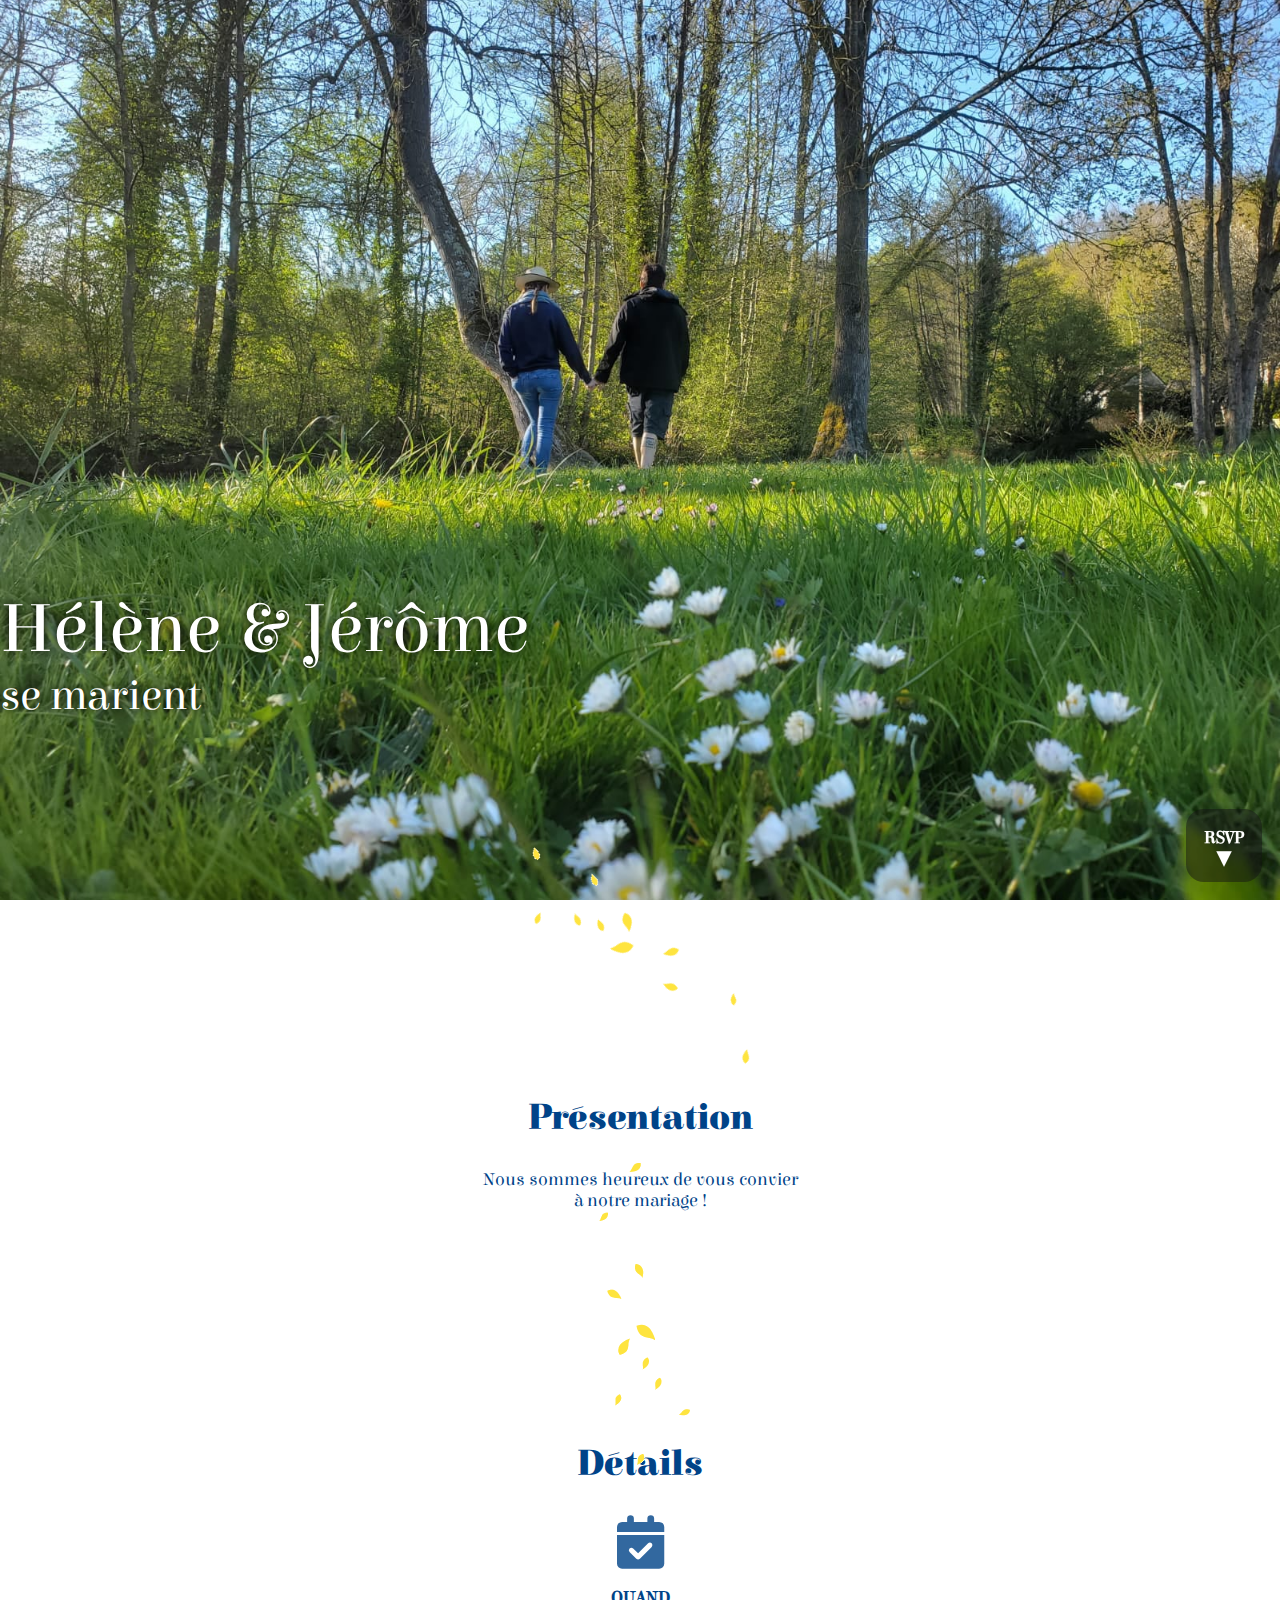
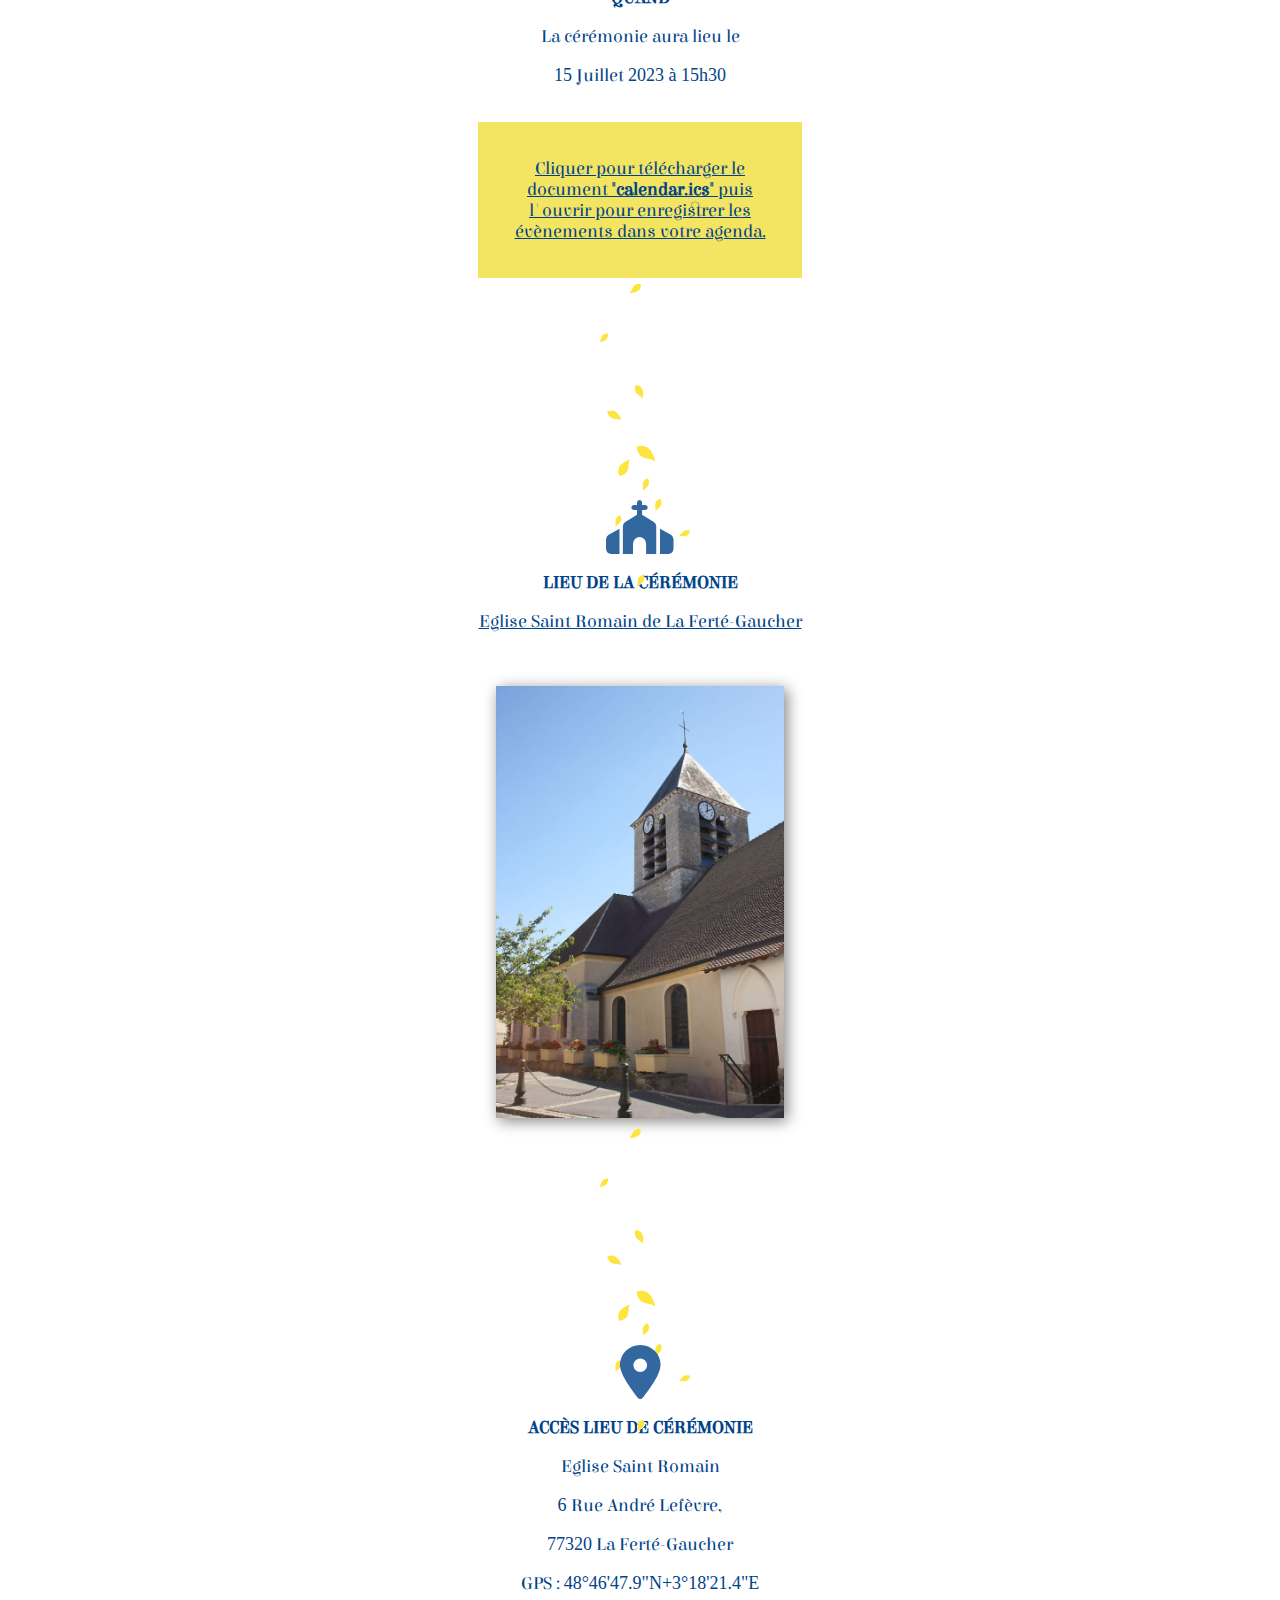
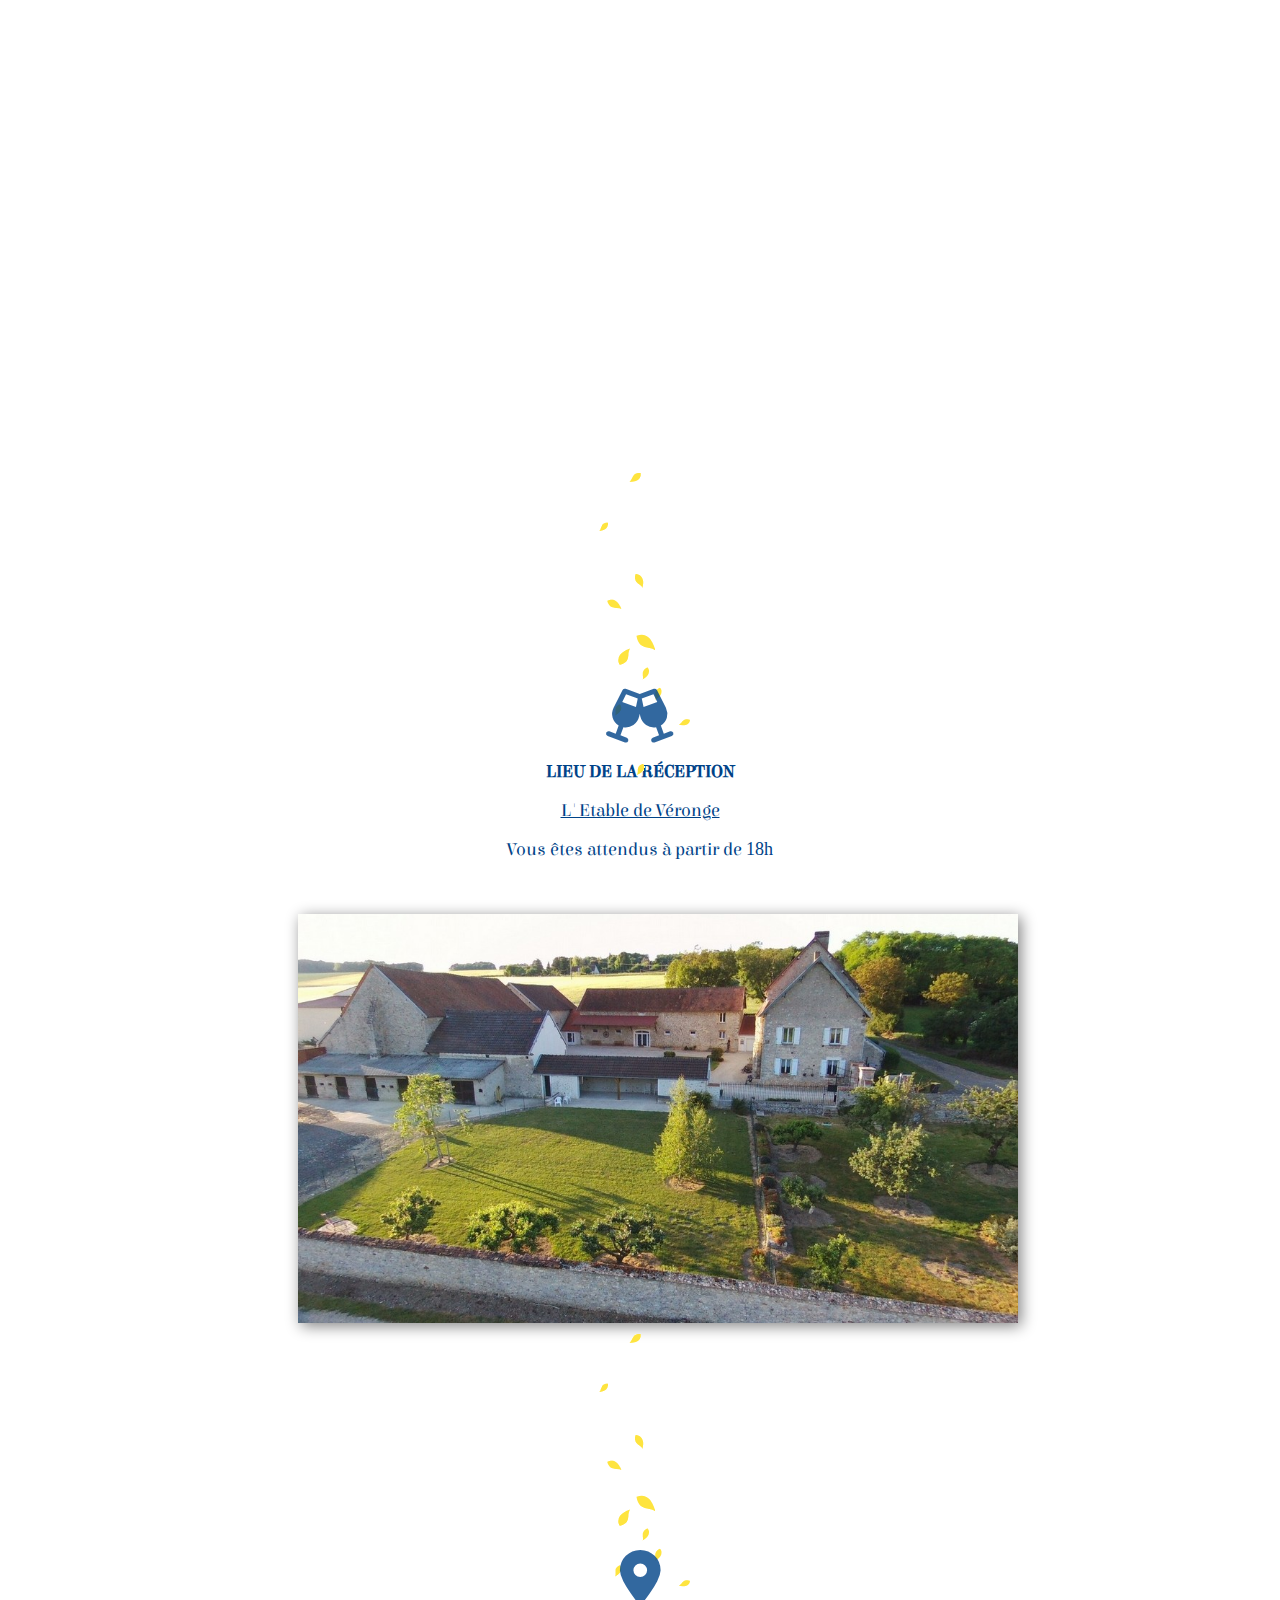
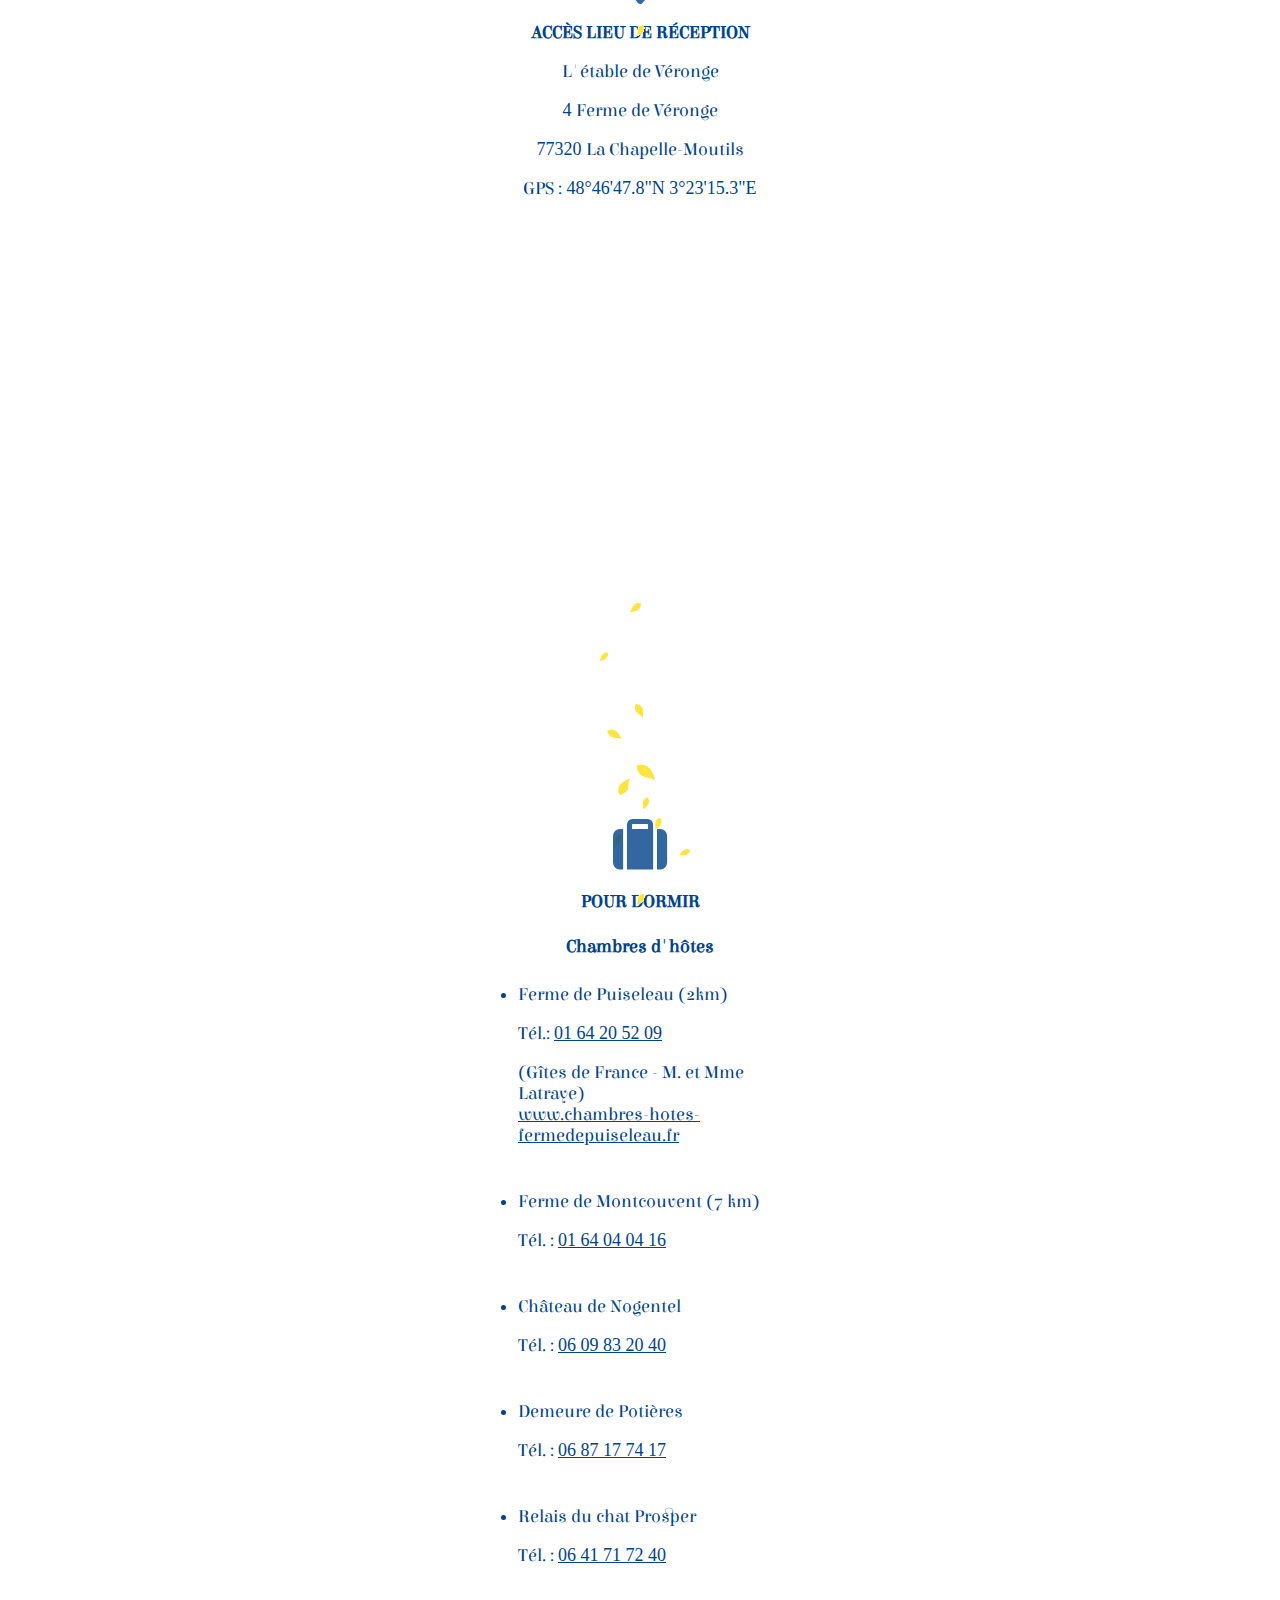
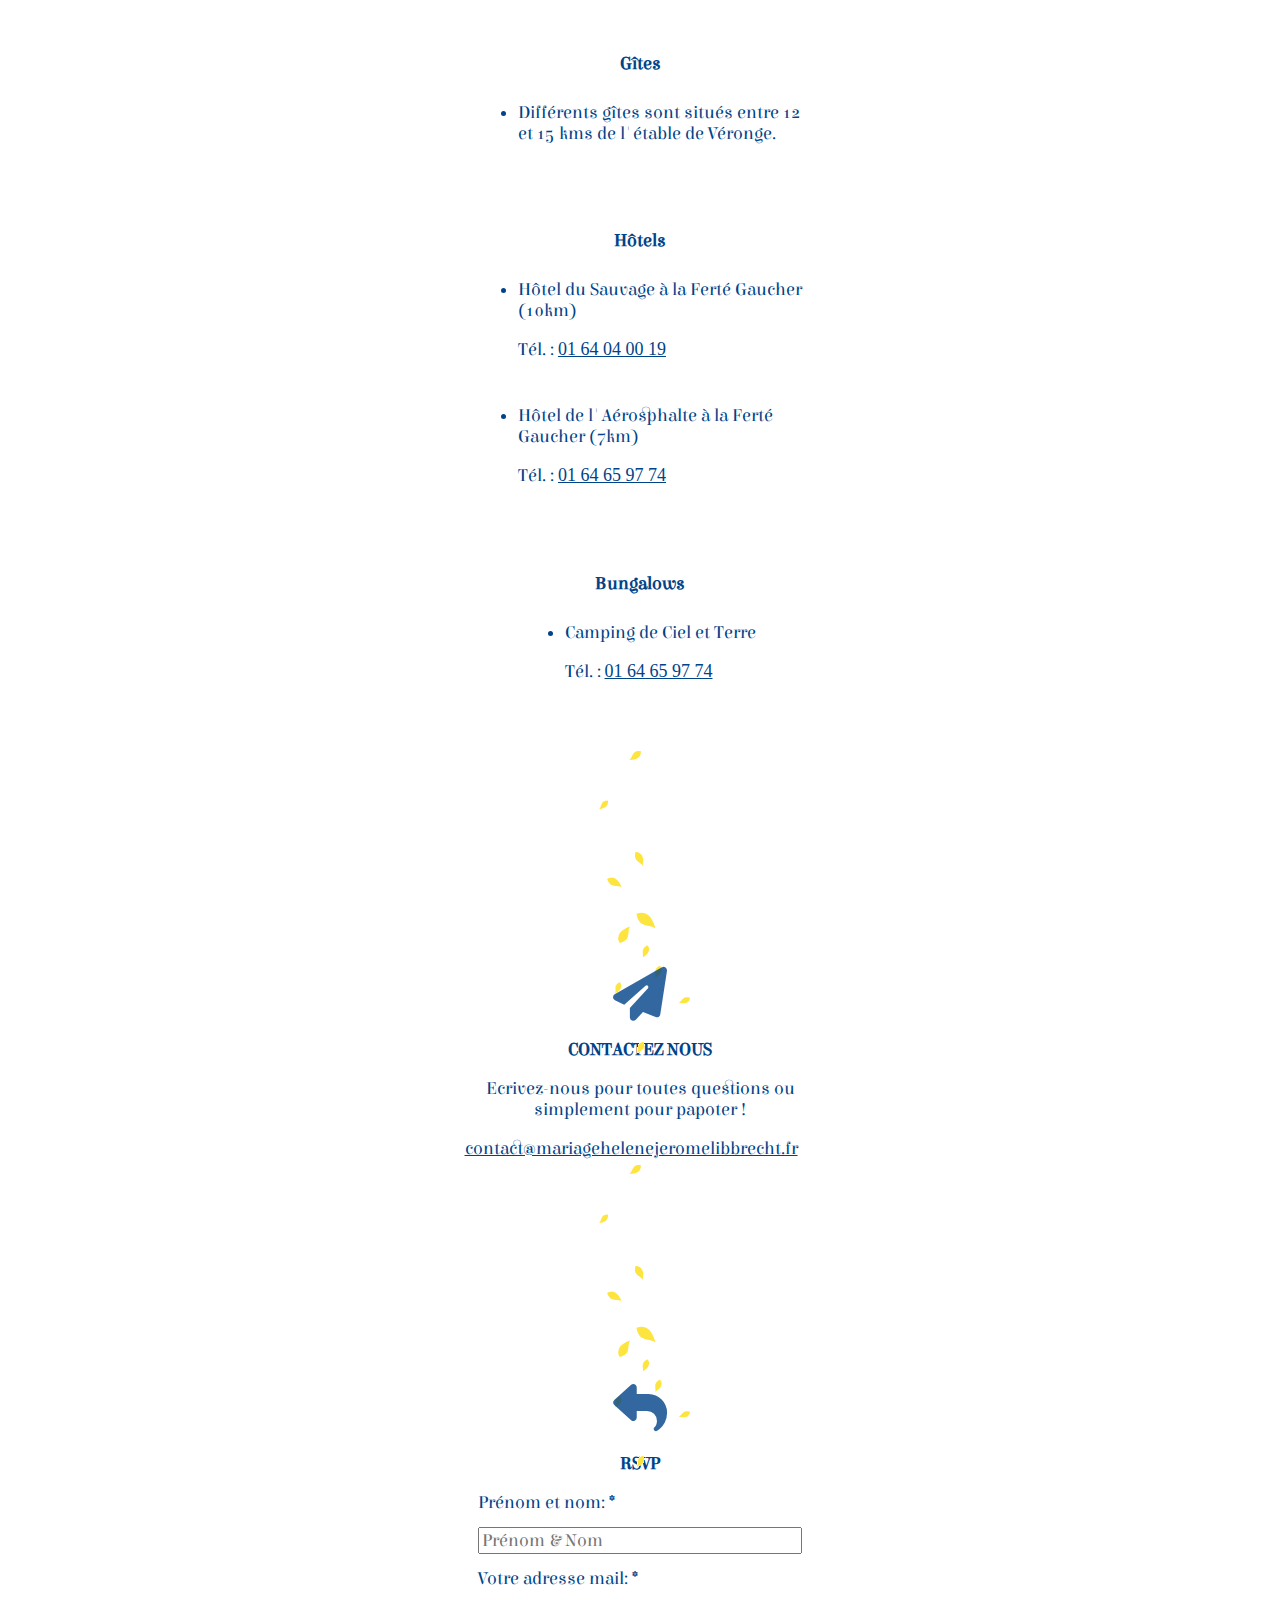
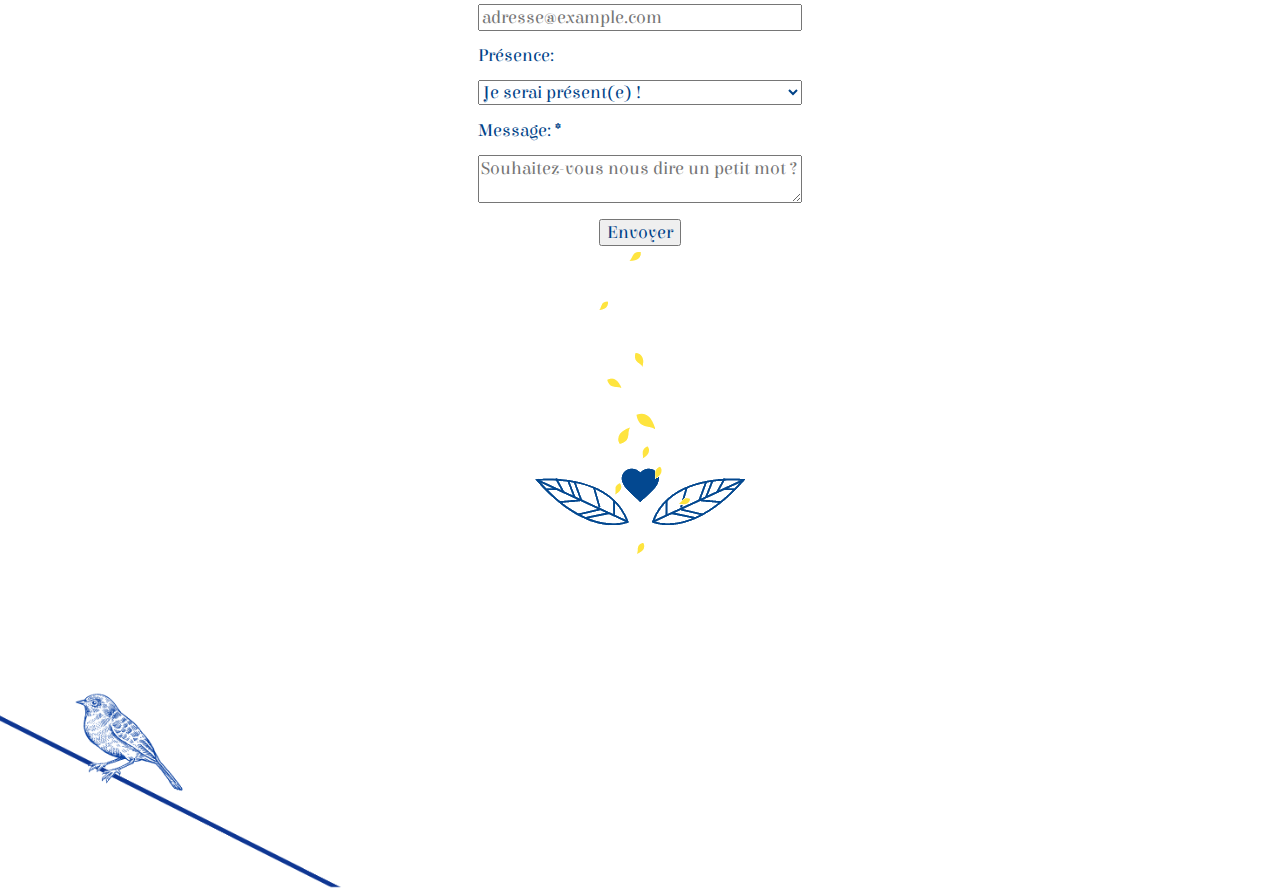
==== src/index.html @ 7b6ccdf9 "fix width footer and form" ====
<!DOCTYPE html>
<html lang="fr">
  <head>
    <meta charset="UTF-8">
    <title>Mariage de Hélène et Jérôme</title>
    <link rel="stylesheet" type="text/css" href="theme.css"> 
    <link rel="stylesheet" type="text/css" href="move.css"> 
    <link rel="stylesheet" type="text/css" href="./icons/css/all.min.css"> 

    <meta name="viewport" content="width=device-width, initial-scale=1">
  </head>
  <body>
    <div class="papillon particle elem1 anim-delay1"></div>
    
    <header class="header">
      <h1 class="heading">
        Hélène & Jérôme
        <span class="heading-subtext"> se marient </span>
      </h1>
    </header>
    <a data-scroll class="fixed-button" href="#rsvp" id="rsvpButton">RSVP</a> 
    
    
   
    <div class="petales-45">
      <img src="./img/petales.png" />
    </div>
    <section class="section">
      <h2 class="sub-heading">Présentation</h2>
      <p>
        Nous sommes heureux de vous convier à notre mariage !
      </p>
    </section>
    <section class="section">
      <div class="petales">
        <img src="./img/petales.png" />
      </div>
      <h2 class="sub-heading">Détails</h2>
      <div class="details">
        <i class="fas fa-calendar-check"></i>
        <h3 class="details-heading">Quand</h3>
        <p>La cérémonie aura lieu le</p>
        <p><span class="number">15</span> Juillet <span class="number">2023 à 15h30</span></p>
        <a class="calendar-link" title="Ajouter au calendrier" rel="noopener" href="https://calendar.proton.me/api/calendar/v1/url/AZmRp9TaSyCJ10AC0Wgara6z0Bz-H2AMcnyI5j2ufXlfP-AH4EvS85QPelxC5Fjj8t4U0HNVODUtzk0b3DFDrA==/calendar.ics?CacheKey=w2oaph5xa_ACqpoAQkB17A%3D%3D&PassphraseKey=myCO9ZjmxqzgwIL1fujtUn5zpgMGD3v3Imvpov4Ws58%3D" target="_blank" rel="nofollow">
          <div class="alert">
            <p>Cliquer pour télécharger le document <strong>"calendar.ics"</strong> puis l'ouvrir pour enregistrer les évènements dans votre agenda.</p>
          </div> 
        </a>
      </div>
      <div class="petales">
        <img src="./img/petales.png" />
      </div>
      <div class="details">
        <i class="fas fa-church"></i>
        <h3 class="details-heading">Lieu de la cérémonie</h3>
        <p><a rel="noopener" href="#">Eglise Saint Romain de La Ferté-Gaucher</a></p>
        <img class="church-image" src="./img/eglise-saint-romain.jpeg" width="300" alt="Eglise" />
      </div>
      <div class="petales">
        <img src="./img/petales.png" />
      </div>
      <div class="details">
        <i class="fas fa-location-dot"></i>
        <h3 class="details-heading">Accès lieu de cérémonie</h3>
        <p>Eglise Saint Romain</p>
        <p><span class="number">6</span> Rue André Lefèvre, </p>
        <p><span class="number">77320</span> La Ferté-Gaucher</p>
        <p>GPS : <span class="number">48°46'47.9"N+3°18'21.4"E</span></p>

        <div >
          <iframe class="maps" src="https://www.google.com/maps/embed?pb=!1m18!1m12!1m3!1d2629.1108219144553!2d3.3058858000000004!3d48.7797745!2m3!1f0!2f0!3f0!3m2!1i1024!2i768!4f13.1!3m3!1m2!1s0x47e8cef0d78c08e3%3A0xcf58a2ec13b81e87!2sParoisse!5e0!3m2!1sfr!2sfr!4v1674071472810!5m2!1sfr!2sfr" width="600" height="450" style="border:0;" allowfullscreen="" loading="lazy" referrerpolicy="no-referrer-when-downgrade"></iframe>
        </div>
        
      </div>
      <div class="petales">
        <img src="./img/petales.png" />
      </div>
      <div class="details">
        <i class="fas fa-champagne-glasses"></i>
        <h3 class="details-heading">Lieu de la réception</h3>
        <p><a rel="noopener" href="#">L'Etable de Véronge</a></p>
        <p>Vous êtes attendus à partir de <span class="number">18h</span></p>
        <img class="resort-image" src="./img/resort.jpeg" alt="Resort" />
      </div>
      <div class="petales">
        <img src="./img/petales.png" />
      </div>
      <div class="details">
        <i class="fas fa-location-dot"></i>
        <h3 class="details-heading">Accès lieu de réception</h3>
        <p>L'étable de Véronge</p>
        <p><span class="number">4</span> Ferme de Véronge</p>
        <p><span class="number">77320</span> La Chapelle-Moutils</p>
        <p>GPS : <span class="number">48°46'47.8"N 3°23'15.3"E</span></p>
        
        <div >
          <iframe class="maps" src="https://www.google.com/maps/embed?pb=!1m18!1m12!1m3!1d2629.1061904564126!2d3.383361624335913!3d48.779862922709356!2m3!1f0!2f0!3f0!3m2!1i1024!2i768!4f13.1!3m3!1m2!1s0x47e8d1ba09dffe93%3A0x116416984f51b587!2sL&#39;Etable%20de%20V%C3%A9ronge!5e0!3m2!1sfr!2sfr!4v1673992248790!5m2!1sfr!2sfr" width="500" height="375" style="border:0;" allowfullscreen="" loading="lazy" referrerpolicy="no-referrer-when-downgrade"></iframe>
        </div>
 
      </div>
      <div class="petales">
        <img src="./img/petales.png" />
      </div>
      <div class="details">
        <i class="fas fa-suitcase"></i>
        <h3 class="details-heading">Pour dormir</h3>
        <div>
          <h4>Chambres d'hôtes</h4>
          <ul>
            <li>
              <p>Ferme de Puiseleau (2km)</p>
              <p>Tél.: <a  class="number" href="tel:+33164205209">01 64 20 52 09</a></p>
              (Gîtes de France -  M. et Mme Latraye)<br />
              <a href="www.chambres-hotes-fermedepuiseleau.fr">www.chambres-hotes-fermedepuiseleau.fr</a><br />
            </li>
            <li>
              <p>Ferme de Montcouvent (7 km)</p>
              <p>Tél. : <a  class="number" href="tel:+33164040416">01 64 04 04 16</a></p>
            </li>
            <li>
              <p>Château de Nogentel</p>
              <p>Tél. : <a  class="number" href="tel:+33609832040">06 09 83 20 40</a></p>
            </li>
            <li>
              <p>Demeure de Potières</p>
              <p>Tél. : <a  class="number" href="tel:+33687177417">06 87 17 74 17</a></p>
            </li>
            <li>
              <p>Relais du chat Prosper</p>
              <p>Tél. : <a  class="number" href="tel:+33641717240">06 41 71 72 40</a></p>
          </li>
          </ul>
        </div>
        <div>
          <h4>Gîtes</h4>
          <ul>
            <li>Différents gîtes sont situés entre 12 et 15 kms de l'étable de Véronge.</li>
          </ul>
        </div>
        <div>
          <h4>Hôtels</h4>
          <ul>
            <li>
              Hôtel du Sauvage  à la Ferté Gaucher (10km)</p><p>
                Tél. : <a class="number" href="tel:+331640019">01 64 04 00 19</a></p>
            </li>
            <li>
              <p>Hôtel de l'Aérosphalte  à la Ferté Gaucher (7km)</p>
              <p>Tél. : <a class="number" href="tel:+33164659774">01 64 65 97 74</a></p>
            </li>
          </ul>
        </div>
        <div>
          <h4>Bungalows</h4>
          <ul>
            <li>
              <p>Camping de Ciel et Terre</p>
              <p>Tél. : <a class="number" href="tel:+33164659774">01 64 65 97 74</a></p>
            </li>
          </ul>
        </div>
      </div>
      <div class="petales">
        <img src="./img/petales.png" />
      </div>
      <div class="details">
        <i class="fas fa-paper-plane"></i>
        <h3 class="details-heading">Contactez nous</h3>
        <p>Ecrivez-nous pour toutes questions ou simplement pour papoter !</p>
        <p class="contact-email"><a  href="mailto:contact@mariagehelenejeromelibbrecht.fr">contact@mariagehelenejeromelibbrecht.fr</a></p>
      </div>
      <div class="petales step-up">
        <img src="./img/petales.png" />
      </div>
      <div class="details">
        <i class="fas fa-reply"></i>
        <h3 class="details-heading" id="rsvp">RSVP</h3>
        
        <div id="formulaireContact" class="form">
          <form action="#" onsubmit="sendEmail()" method="post" enctype="text/plain" id="formEmail">
            <div class="form-group">
              <label for="name">Prénom et nom: *</label>
            </div>
            <div class="form-group">
              <input type="text" id="name" name="Prénom & NOM" value="" placeholder="Prénom & Nom" required="required" />
            </div>
            <div class="form-group">
              <label for="email">Votre adresse mail: * </span>
            </div>
            <div class="form-group">
              <input type="email" id="email" name="email" value="" placeholder="adresse@example.com" required="required" />
            </div>
            <div class="form-group">
              <label for="enquiry">Présence: </label>
            </div>
            <div class="form-group">
              <select id="presence">
                <option value="Je serai présent(e) !">Je serai présent(e) !</option>
                <option value="Je ne pourrai pas être présent(e) !">Je ne pourrai pas être présent(e) !</option>
              </select>
            </div>
            <div class="form-group">
              <label for="message">Message: <span class="required">*</span></label>
            </div>
            <div class="form-group">
              <textarea id="message" name="Message" placeholder="Souhaitez-vous nous dire un petit mot ?" required="required" data-minlength=""></textarea>
            </div>
            
            <div class="submit">
              <input type="submit" value="Envoyer">
            </div>
          </form>
        </div>
      </div>
      <div class="petales">
        <img src="./img/petales.png" />
      </div>
      <div class="details">
        <img src="./img/coeur-plumes.png" />
      </div>
    </section>
    
    <footer class="footer">
      <img class="oiseau" src="./img/oiseau.png" />
    </footer>
    <script src="./js/smooth-scroll.polyfills.min.js"></script>
    <script defer>
      var scroll = new SmoothScroll('a[href*="#"]');
      var rsvpButton = document.getElementById('rsvpButton')
      rsvpButton.addEventListener('click',hideButton,false);

      function hideButton() {
        rsvpButton.style.display = 'none';
      }   

      function sendEmail() {
        document.getElementById('formEmail').action = "mailto:contact@mariagehelenejeromelibbrecht.fr?subject=" + document.getElementById("name").value + " a repondu : " + document.getElementById("presence").value + "&body=" + document.getElementById('message').value;
        var action = document.getElementById('formEmail').action;
      }
    </script>
  </body>
</html>
---- src/theme.css ----
@font-face {
    font-family: Elsie-Black;
    src: url(./fonts/Elsie-Black.ttf)
}

@font-face {
    font-family: Elsie-Regular;
    src: url(./fonts/Elsie-Regular.ttf)
}

*{
    font-family: 'Elsie-Regular', sans-serif;
    font-size: 18px;
    color: #004388;
}
html, body{
    margin: 0;
    height: 100vh;
    text-align: center;
}

.header{
    background-image: url(./img/banniere-min.jpeg);
    background-repeat: no-repeat;
    background-position: 40% 50%;
    background-attachment: scroll;
    background-size: cover;
    height: 40vh;
    margin: 0;
    padding-top: 60vh;
}
.heading {
    color: #ffffff;
    display: block;
    font-family: 'Elsie-Regular', cursive;
    font-size: 4em;
    font-weight: normal;
    text-shadow: 0 0 10px #000;
    text-align: left;
}

.heading-subtext{
    color: #fff;
    display: block;
    font-family: 'Elsie-Regular', cursive;
    font-size: .6em;
}

.fixed-button{
    background: rgba(20,20,20,.5);
    border-radius: 1em;
    bottom: 1em;
    color: white;
    font-weight: bold;
    padding: 1em;
    position: fixed;
    right: 1em;
    text-decoration: none;
    z-index: 9999;
}

.fixed-button::after{
    content: "\25BE";
    display: block;
    font-size: 28px;
    line-height: 0;
    margin-bottom: 6px;
    margin-top: 10px;
    text-align: center;
}
.fixed-button:active,
.fixed-button:hover{
    background: rgba(20,20,20,.9);
}

.petales-45 {
    transform: rotate(45deg);
    -ms-transform: rotate(45deg);
}

.petales {
    transform: rotate(270deg);
    -ms-transform: rotate(270deg);
    display: block;
}

.papillon {
    
    position: fixed;
    display: block;
    
    top: 10em;
    right: 12em;
    
    padding: 1em;
    position: fixed;
    
    text-decoration: none;
    z-index: 9999;
}

.section{
    margin: 0 auto;
    max-width: 18em;
    padding: 1em 2.4em;
}

.sub-heading{
    font-family: 'Elsie-Black', cursive;
    font-size: 2em;
    margin-top: 1.8em;
}
.details{
    margin: 0 auto 6em;
}
.details-heading{
    font-weight: bold;
    text-transform: uppercase;
}
.fas {
    font-size: 3em;
    opacity: .8;
}
.church-image{
    margin-top: 2em;

    width: 16em;

    filter: drop-shadow(0.2rem 0.2rem 0.4rem gray);
    -webkit-filter: drop-shadow(0.2rem 0.2rem 0.4rem gray);
}

.calendar-link {
    display: block;
    text-align: center;
}

.number {
    font-family: 'Roboto';
}


.maps {
    width: 16em;
}

.resort-image {

    filter: drop-shadow(0.2rem 0.2rem 0.4rem gray);
    -webkit-filter: drop-shadow(0.2rem 0.2rem 0.4rem gray);

    /* Center and scale the image nicely */
    background-position: center;
    background-repeat: no-repeat;
    background-size: cover;
}

ul {
    margin-top: -0.8em;
    display: inline-block;
    text-align: left;
}

li {
    margin-top: 1em;
    margin-bottom: 2.5em;
}

.form {
    text-align: left;
}

.form-group {
    display: flex;
    
    margin-top: .8em;
}

.form-group label {
    flex-grow:2;
    max-width: 16em;
}

.form-group input {
    flex-grow: 2;
}

.form-group select {
    flex-grow: 2;
}

.form-group textarea {
    flex-grow: 2;
}

.submit {
    margin-top: .9em;
    text-align: center;
}

.footer {
    text-align: left;;
}

.oiseau {
    max-width: 20.5em;
}

.contact-email {
    margin-left: -1em;
    
}



@media only screen and (min-width: 601px) {
    .resort-image{
        margin-top: 2em;
        margin-left: -10em;
        width: 40em;
    }

    .step-up {
        margin-top: 0;
    }
}

@media only screen and (max-width: 600px) {
    .heading {
        font-size: 4em;
    }

    .papillon {
        top: 6;
        left: 16em;
    }

    .resort-image{
        margin-top: 2em;
        margin-left: -2em;
        width: 20em;
    }

    .step-up {
        margin-top: -1.2em;
    }
}


  /********** alert  **********/
  .alert {
    margin-top: 2em;
    padding: 1em;
    background-color: #f3e461;
    color: gray;
  }
  
  .closebtn {
    margin-left: 15px;
    color: gray;
    font-weight: bold;
    float: right;
    font-size: 22px;
    line-height: 20px;
    cursor: pointer;
    transition: 0.3s;
  }
  
  .closebtn:hover {
    color: black;
  }
  /********** /alert  **********/
---- src/move.css ----
@media only screen and (max-width: 400px) {

	@keyframes animation1 {
		0% {
			transform: translate(2em, 2em);
			-webkit-transform: translate(2em, 2em);
		}

		10% {
		transform: translate(4em, -4em);
		-webkit-transform: translate(4em, -4em);
		}
		
		20% {
			transform: translate(10em, 4em);
			-webkit-transform: translate(10em, 4em);
		}

		30% {
			transform: translate(15em, -4em);
			-webkit-transform: translate(15em, -4em);
		}

		50% {
			transform: translate(20em, 4em);
			-webkit-transform: translate(20em, 4em);
		}
		
		100% {
			transform: translate(25em, 8em);
			-webkit-transform: translate(25em, 8em);
		}

		0% {
			opacity: 1;
		}
		15% {
			opacity: 0;
		}
		25% {
			opacity: 1;
		}
		40% {
			opacity: 0;
		}
		60% {
			opacity: 1;
		}
		70% {
			opacity: 0;
		}
		85% {
			opacity: 1;
		}
		100% {
			opacity: 0;
		}
	}

	.elem1 {
		left: 0em;
		top: 6em;

		animation: animation1 linear 8s infinite;
	}

	.anim-delay1 {
		animation-delay: .5s;
	  }
}

@media only screen and (min-width: 1281px){

	@keyframes animation1 {
		0% {
			transform: translate(5em, 8em);
			-webkit-transform: translate(5em, 8em);
		}
		12.5% {
			transform: translate(12.5em, -3em);
			-webkit-transform: translate(12.5em, -3em);
		}
		15% {
			transform: translate(15em, 5em);
			transform: translate(15em, 5em);
		}
		
		20% {
			transform: translate(20em, -2em);
			-webkit-transform: translate(20em, -2em);
		}
		25% {
			transform: translate(25em, 2em);
			-webkit-transform: translate(25em, 2em);
		}
		30% {
			transform: translate(30em, -2em);
			-webkit-transform: translate(30em, -2em);
		}

		40% {
			transform: translate(40em, 6em);
			-webkit-transform: translate(40em, 6em);
		}

		50% {
			transform: translate(50em, -4em);
			-webkit-transform: translate(50em, -4em);
		}
		62.5% {
			transform: translate(62.5em, 2em);
			-webkit-transform: translate(62.5em, 2em);
		}
		75% {
			transform: translate(75em, -2em);
			-webkit-transform: translate(75em, -2em);
		}
		87.5% {
			transform: translate(87.5em, 4em);
			-webkit-transform: translate(87.5em, 4em);
		}
		100% {
			transform: translate(100em, 4em);
			-webkit-transform: translate(100em, 4em);
		}
		0% {
			opacity: 1;
		}
		15% {
			opacity: 0;
		}
		25% {
			opacity: 1;
		}
		40% {
			opacity: 0;
		}
		60% {
			opacity: 1;
		}
		70% {
			opacity: 0;
		}
		85% {
			opacity: 1;
		}
		100% {
			opacity: 0;
		}
	}

	.elem1 {
		left: 4em;
		top: 40em;
	
		animation: animation1 linear 8s infinite;
	}

	.anim-delay1 {
		animation-delay: 1s;
	}
}

@media only screen and (min-width: 401px) and (max-width: 1280px){
	@keyframes animation1 {
		0% {
			transform: translate(5em, 8em);
			-webkit-transform: translate(5em, 8em);
		}
		12.5% {
			transform: translate(12.5em, -3em);
			-webkit-transform: translate(12.5em, -3em);
		}
		15% {
			transform: translate(15em, 5em);
			transform: translate(15em, 5em);
		}
		
		20% {
			transform: translate(20em, -2em);
			-webkit-transform: translate(20em, -2em);
		}
		25% {
			transform: translate(25em, 2em);
			-webkit-transform: translate(25em, 2em);
		}
		30% {
			transform: translate(30em, -2em);
			-webkit-transform: translate(30em, -2em);
		}

		40% {
			transform: translate(40em, 6em);
			-webkit-transform: translate(40em, 6em);
		}

		50% {
			transform: translate(50em, -4em);
			-webkit-transform: translate(50em, -4em);
		}
		62.5% {
			transform: translate(62.5em, 2em);
			-webkit-transform: translate(62.5em, 2em);
		}
		75% {
			transform: translate(75em, -2em);
			-webkit-transform: translate(75em, -2em);
		}
		87.5% {
			transform: translate(87.5em, 4em);
			-webkit-transform: translate(87.5em, 4em);
		}
		100% {
			transform: translate(100em, 4em);
			-webkit-transform: translate(100em, 4em);
		}
		0% {
			opacity: 1;
		}
		15% {
			opacity: 0;
		}
		25% {
			opacity: 1;
		}
		40% {
			opacity: 0;
		}
		60% {
			opacity: 1;
		}
		70% {
			opacity: 0;
		}
		85% {
			opacity: 1;
		}
		100% {
			opacity: 0;
		}
	}

	.elem1 {
		left: 2em;
		top: 4em;
	
		animation: animation1 linear 10s infinite;
	}

	.anim-delay1 {
		animation-delay: 1s;
	}
}

  .particle {
	position: absolute;
	opacity: 0;
	overflow: visible;
	position: fixed;
    
    text-decoration: none;

	z-index: 9999;
	background-size: contain;
  }

  .elem1 {
	height: 4em;
	width: 4em;
	background-image: url(./img/papillon.png);
	background-repeat: no-repeat;
  }
 
  .wrapper {
	height: 100vh;
	overflow: hidden;
	width: 100%;
	margin: 0 auto;
	background: #333;
	position: relative;
  }
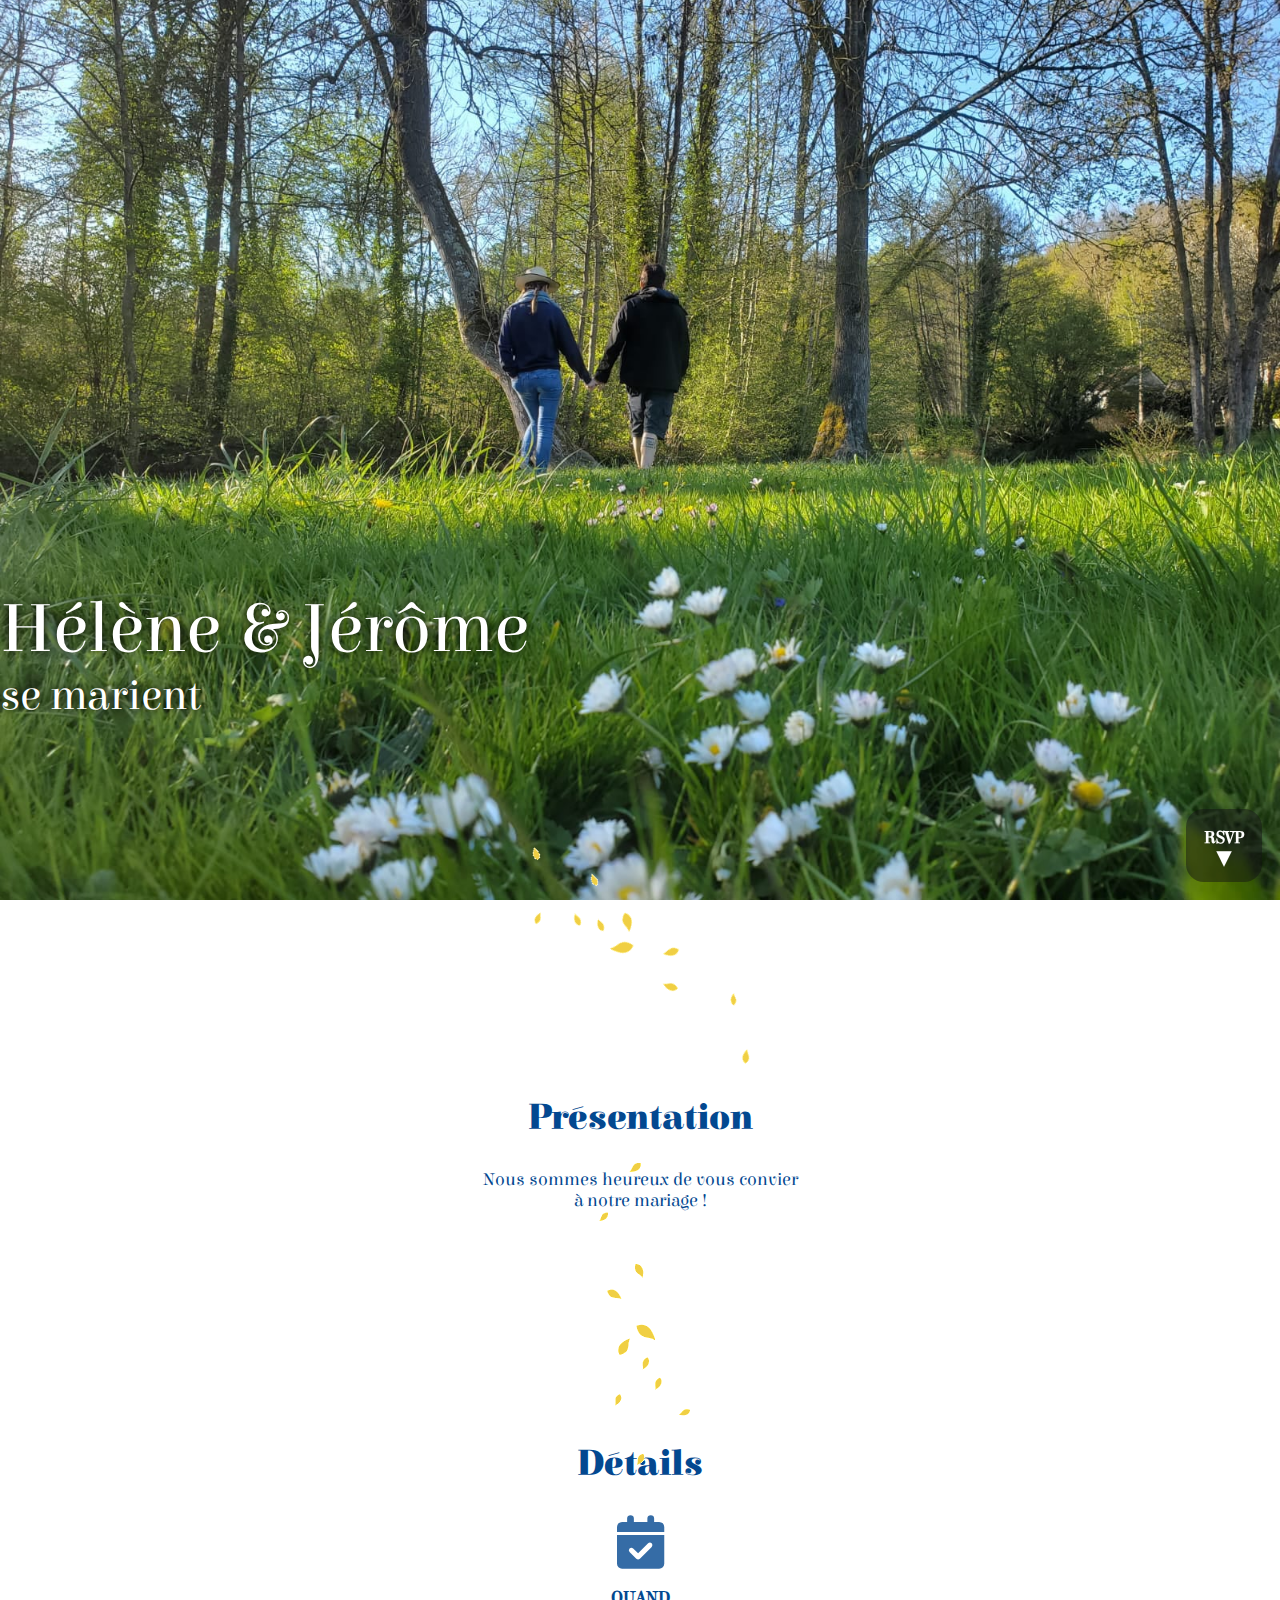
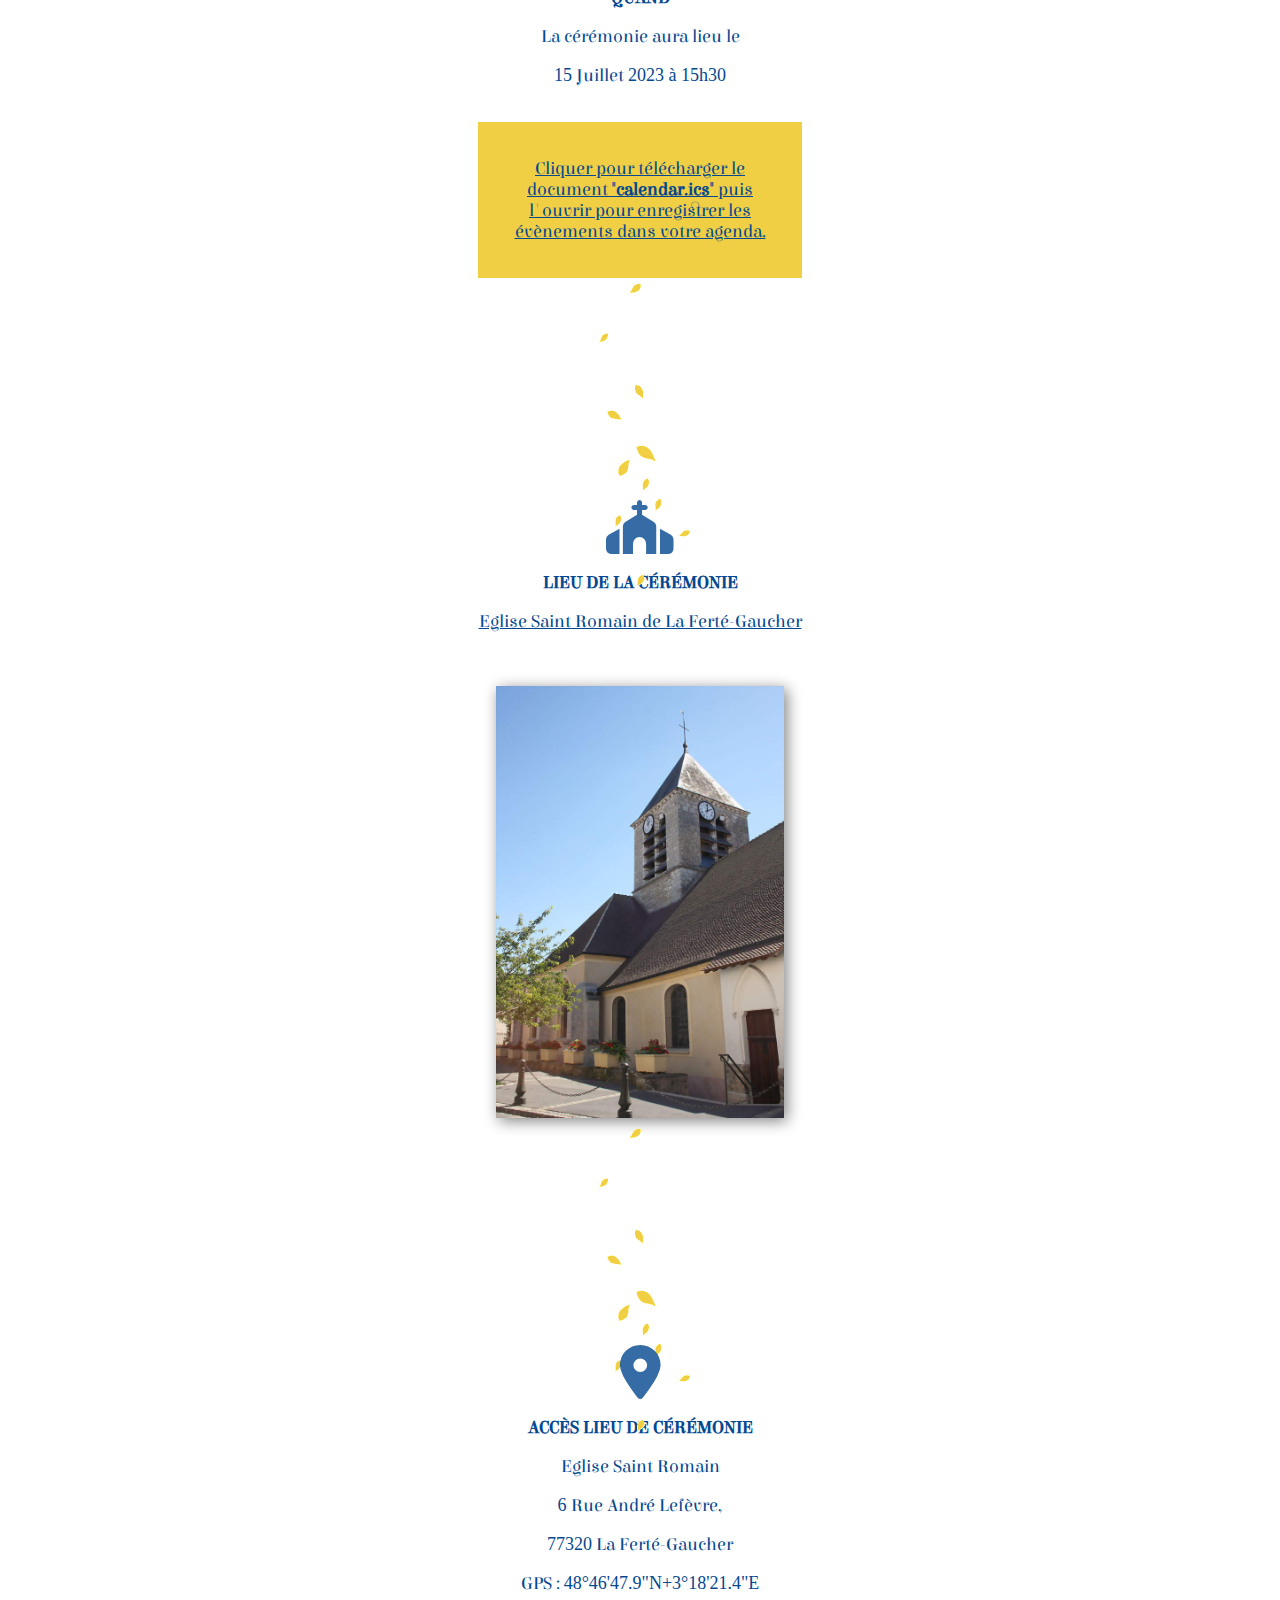
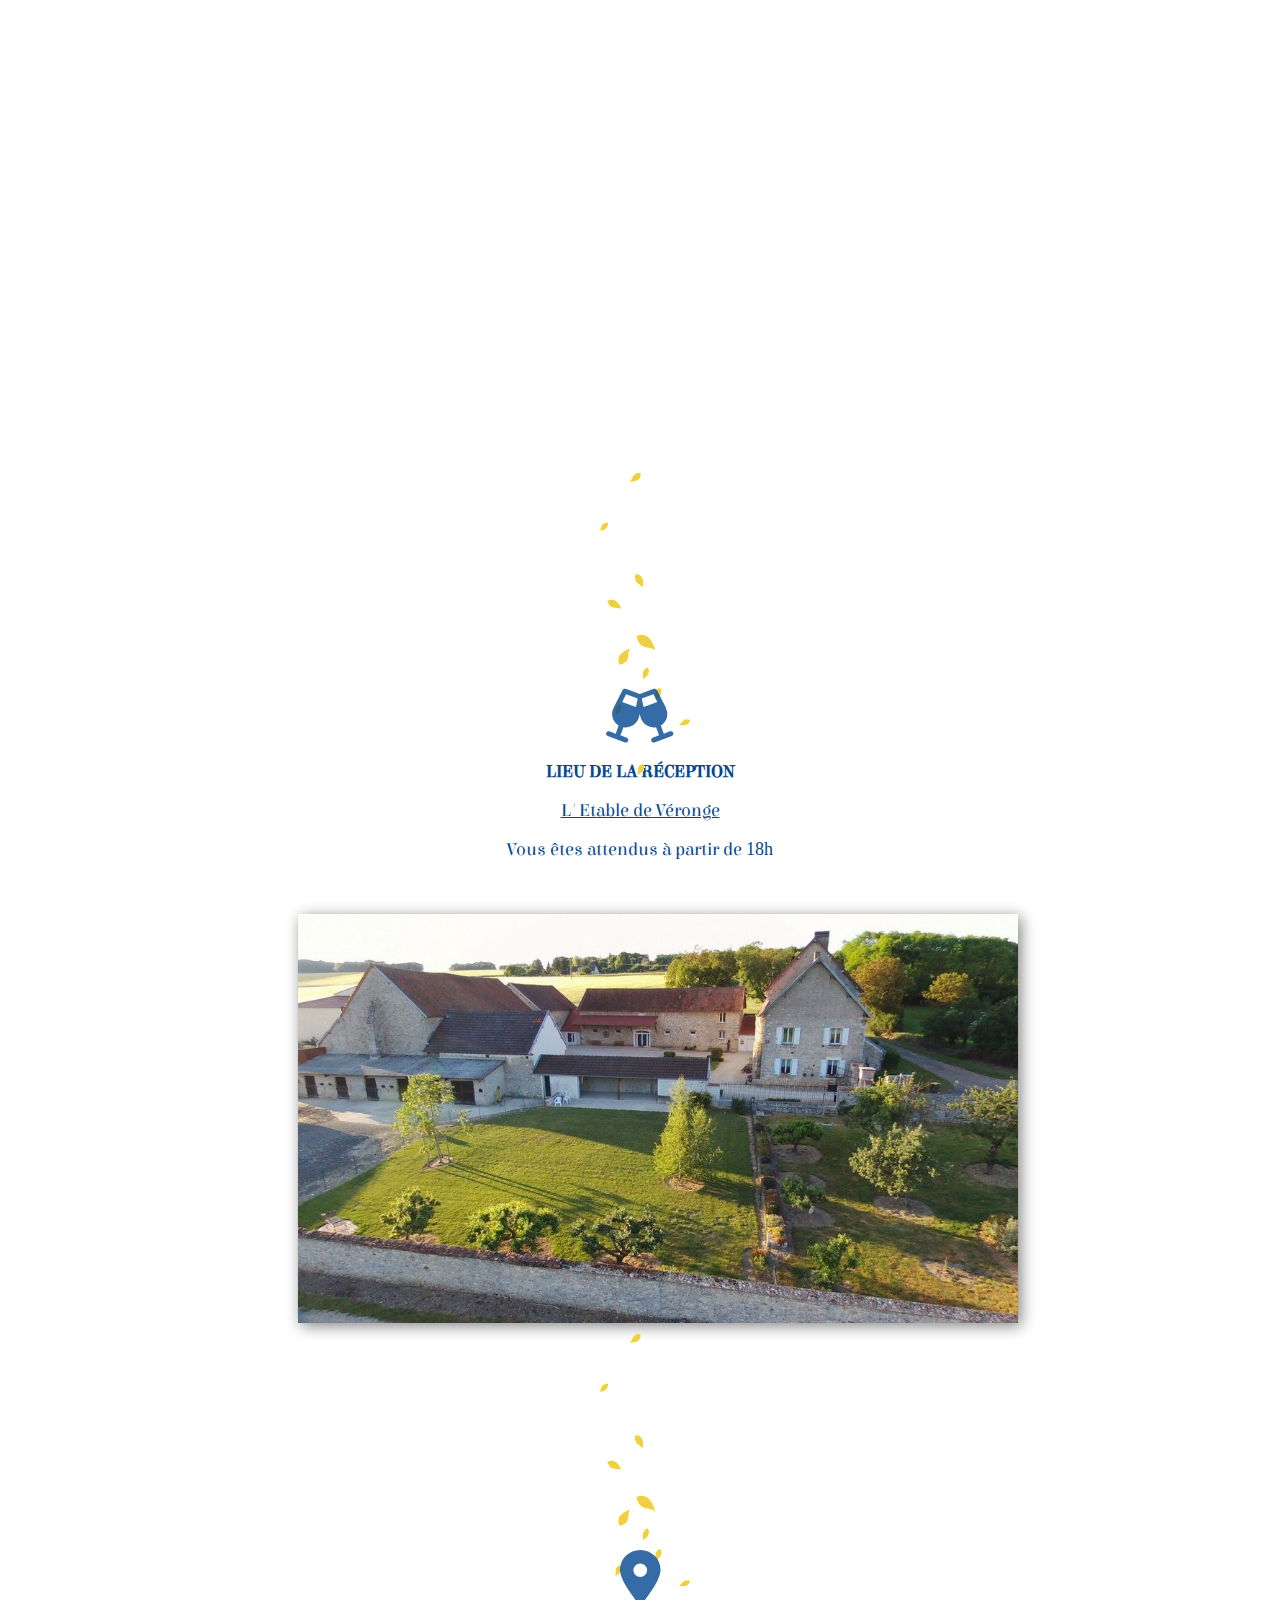
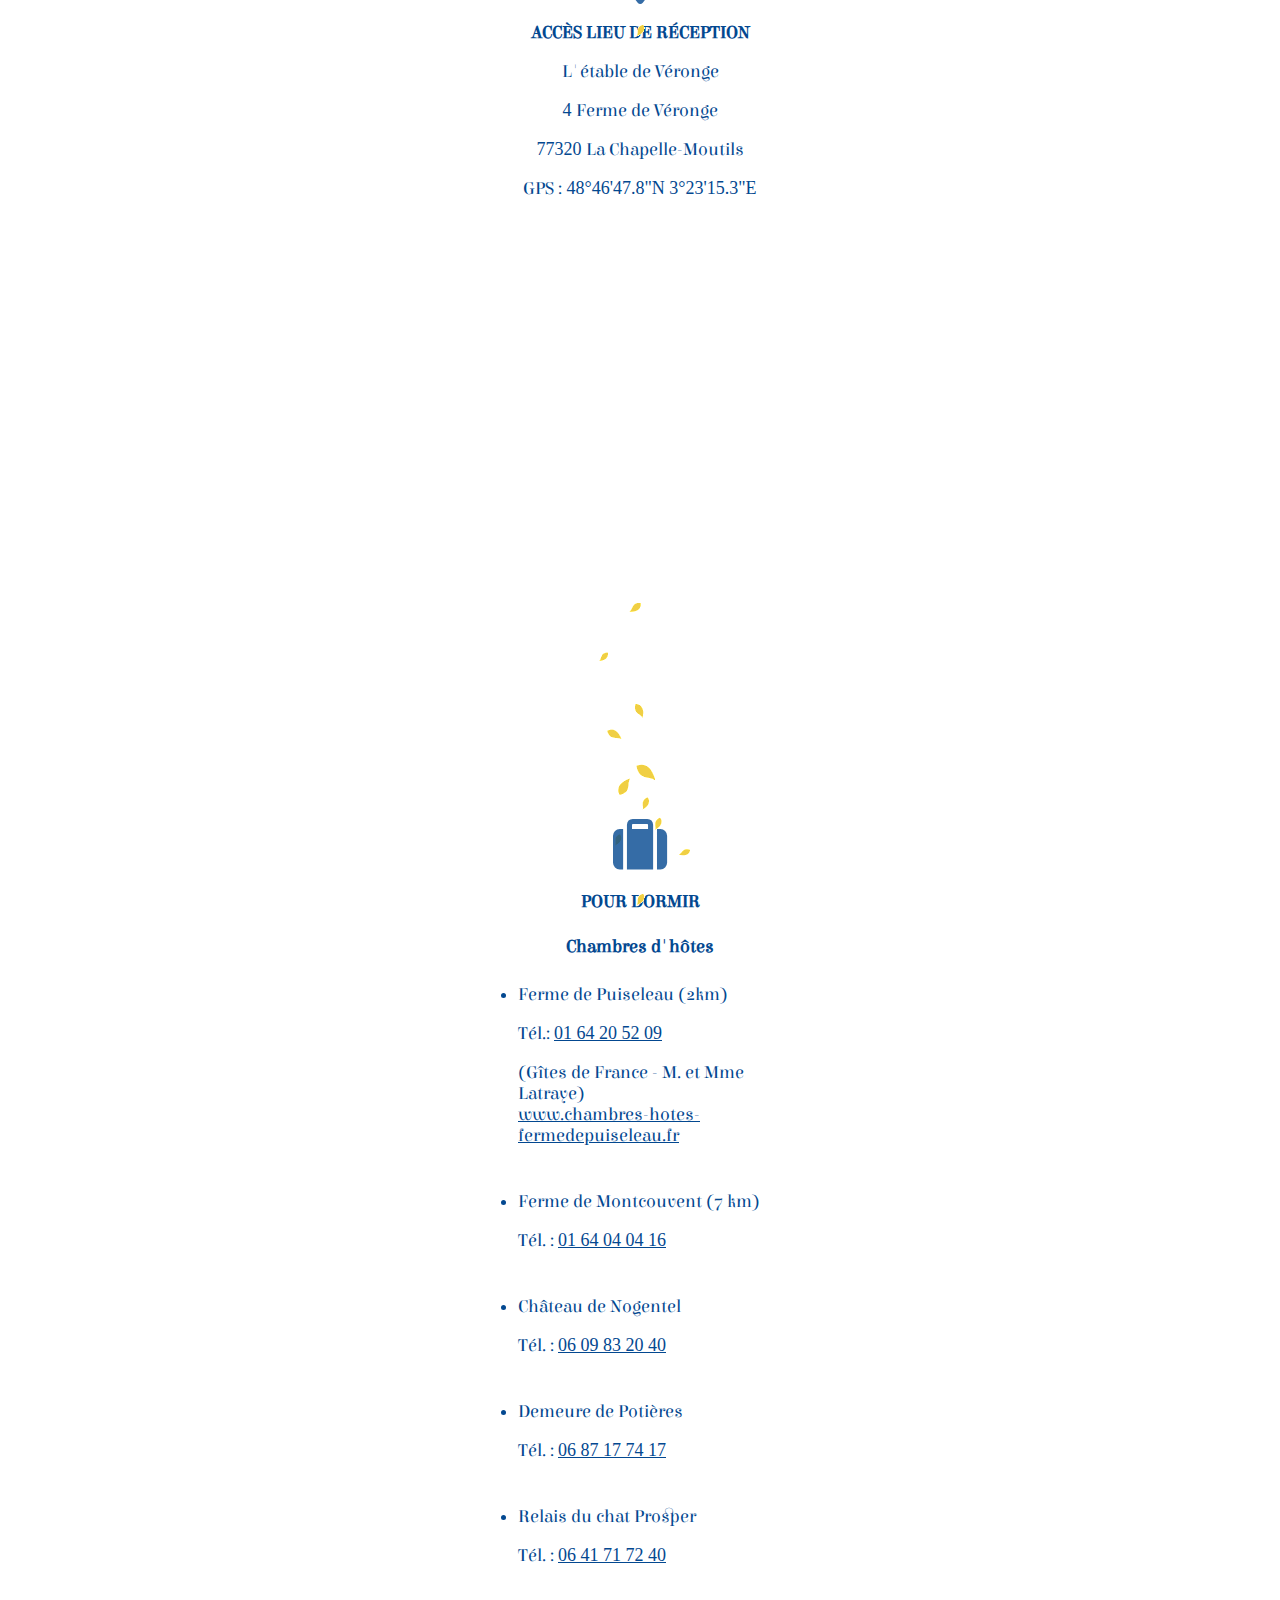
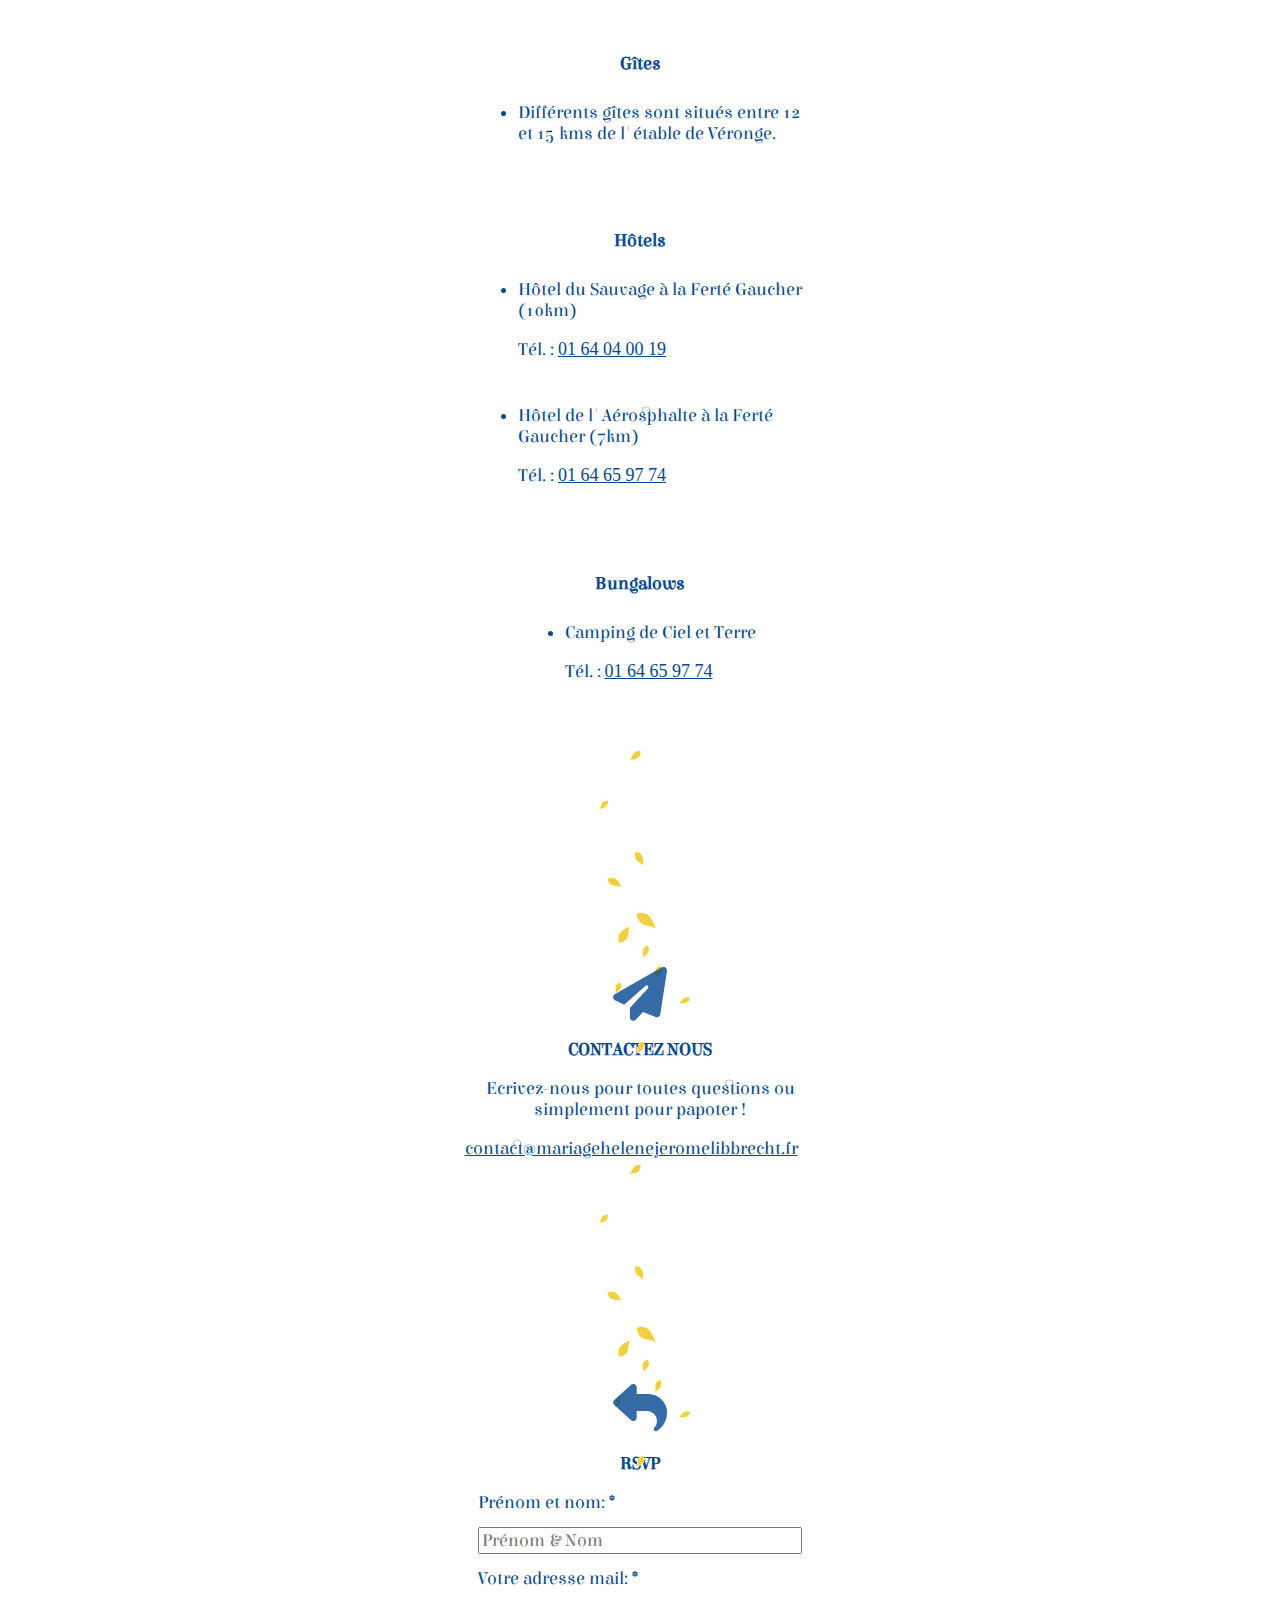
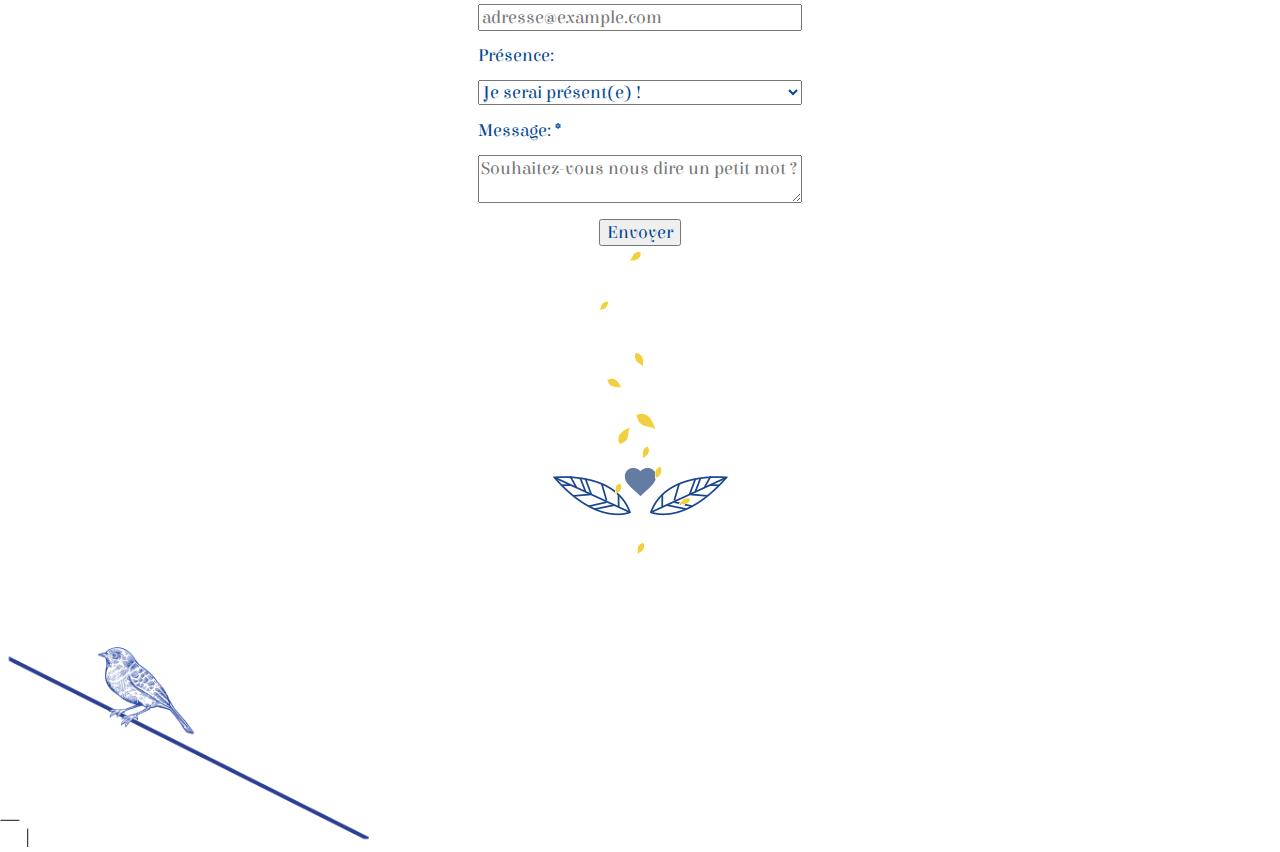
==== commit 02ff24c1: "update images and colors" ====
--- a/src/index.html
+++ b/src/index.html
@@ -216,7 +216,7 @@
         <img src="./img/petales.png" />
       </div>
       <div class="details">
-        <img src="./img/coeur-plumes.png" />
+        <img class="coeur-plumes" src="./img/coeur-plumes.png" />
       </div>
     </section>
     
--- a/src/theme.css
+++ b/src/theme.css
@@ -11,7 +11,7 @@
 *{
     font-family: 'Elsie-Regular', sans-serif;
     font-size: 18px;
-    color: #004388;
+    color: #034890;
 }
 html, body{
     margin: 0;
@@ -117,10 +117,12 @@
     font-weight: bold;
     text-transform: uppercase;
 }
+
 .fas {
     font-size: 3em;
     opacity: .8;
 }
+
 .church-image{
     margin-top: 2em;
 
@@ -251,7 +253,7 @@
   .alert {
     margin-top: 2em;
     padding: 1em;
-    background-color: #f3e461;
+    background-color: #f0cf44;
     color: gray;
   }
   
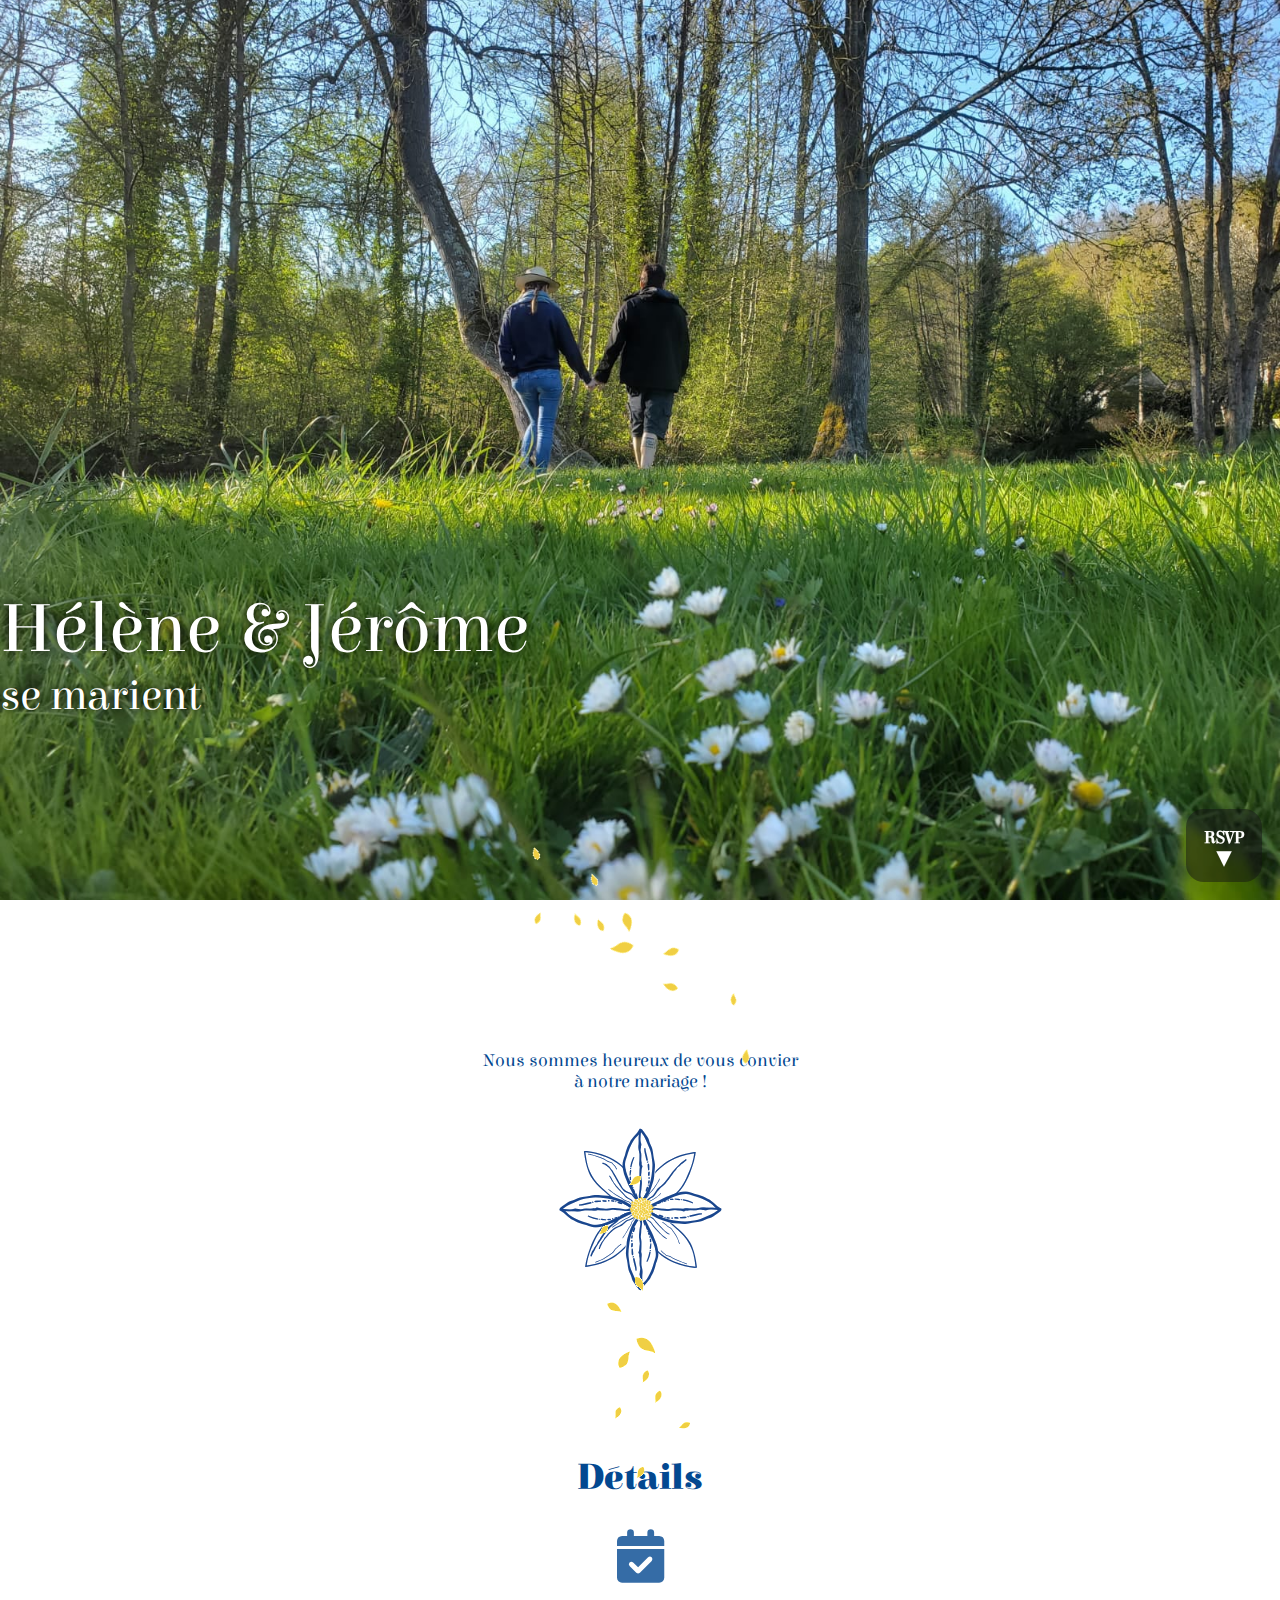
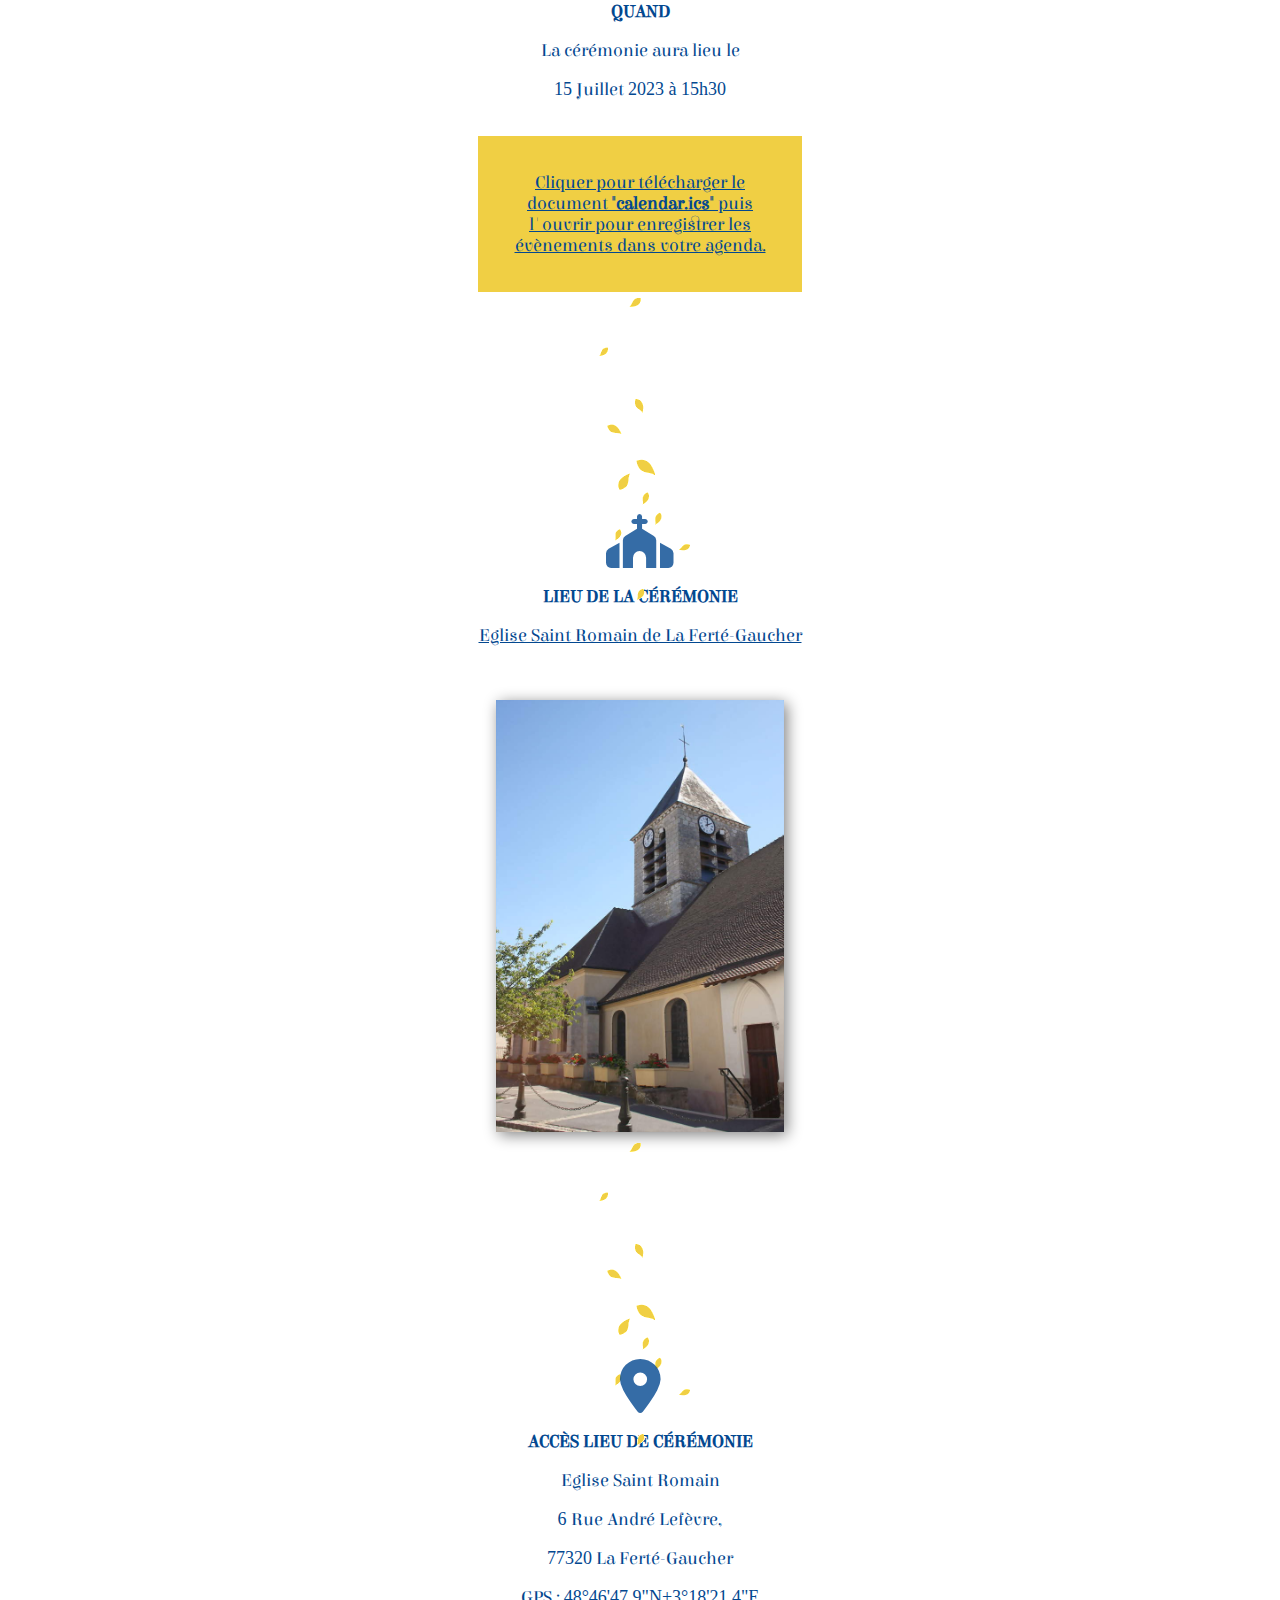
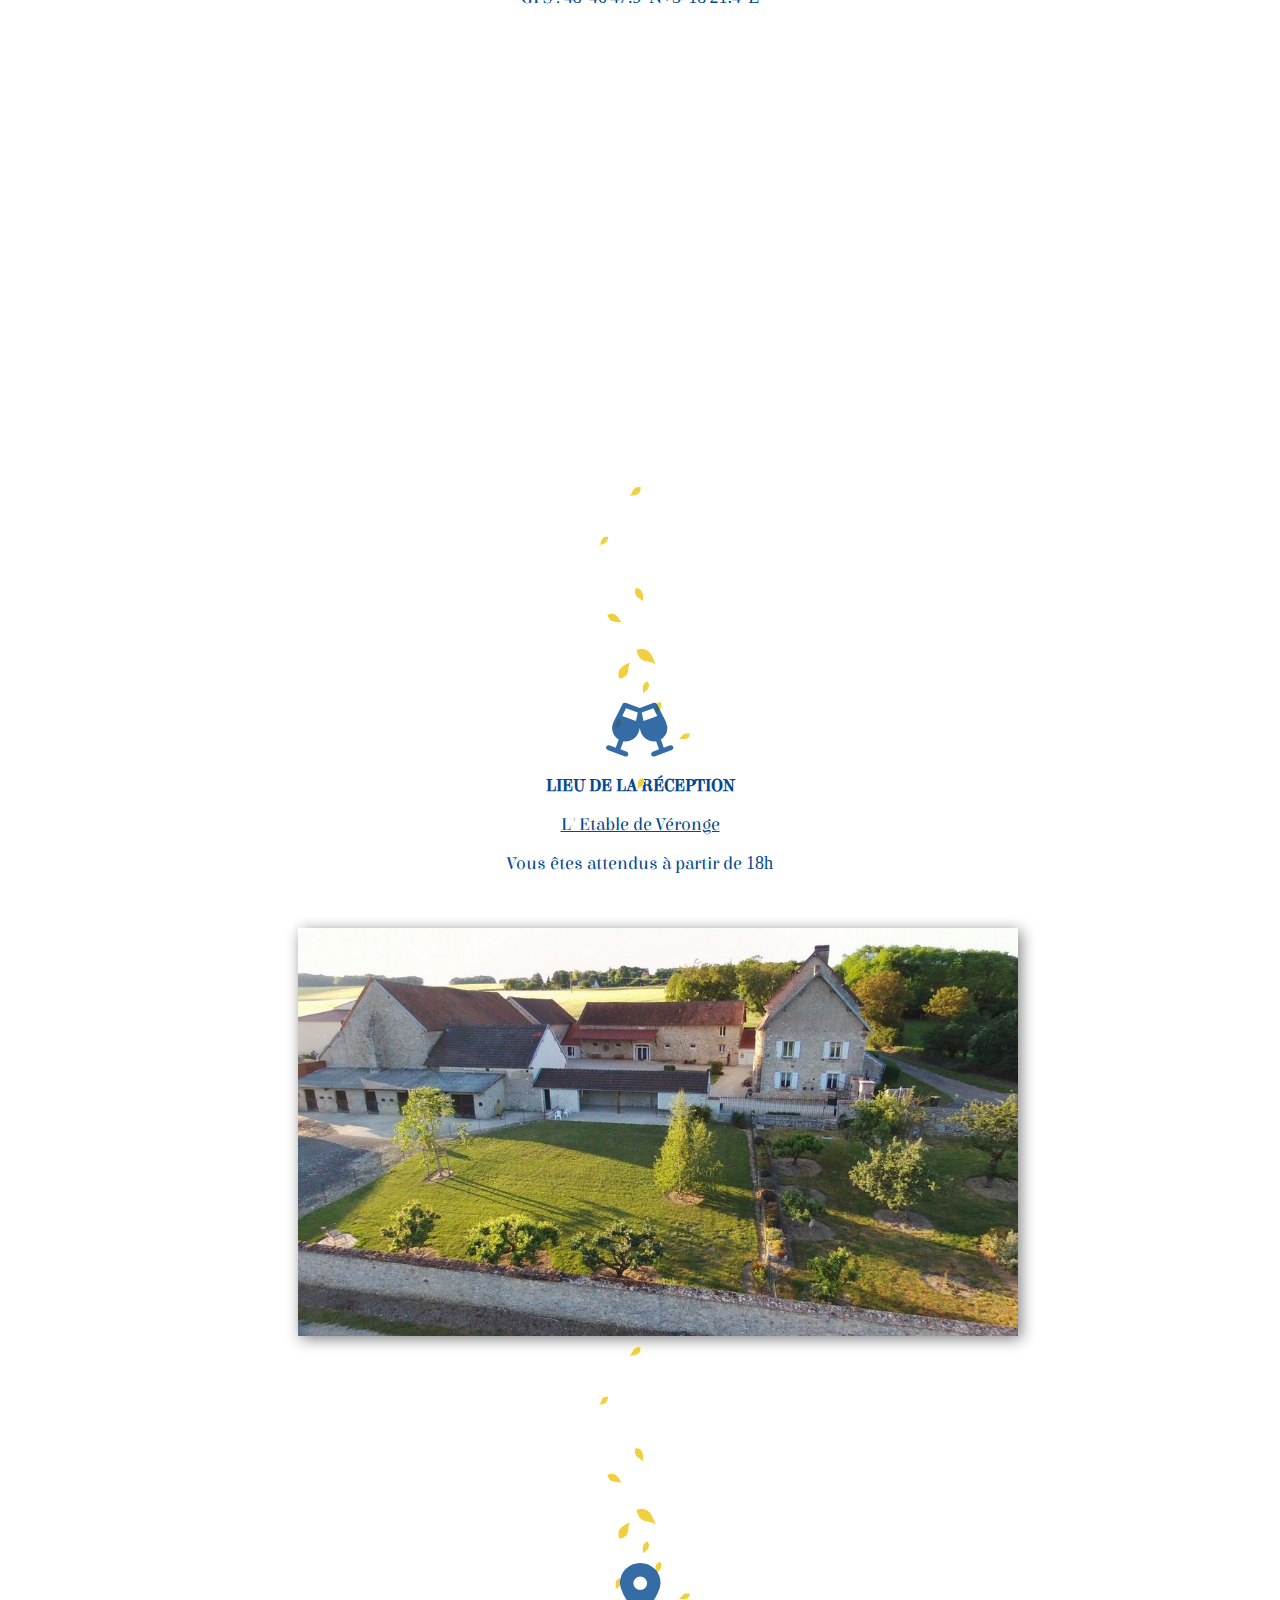
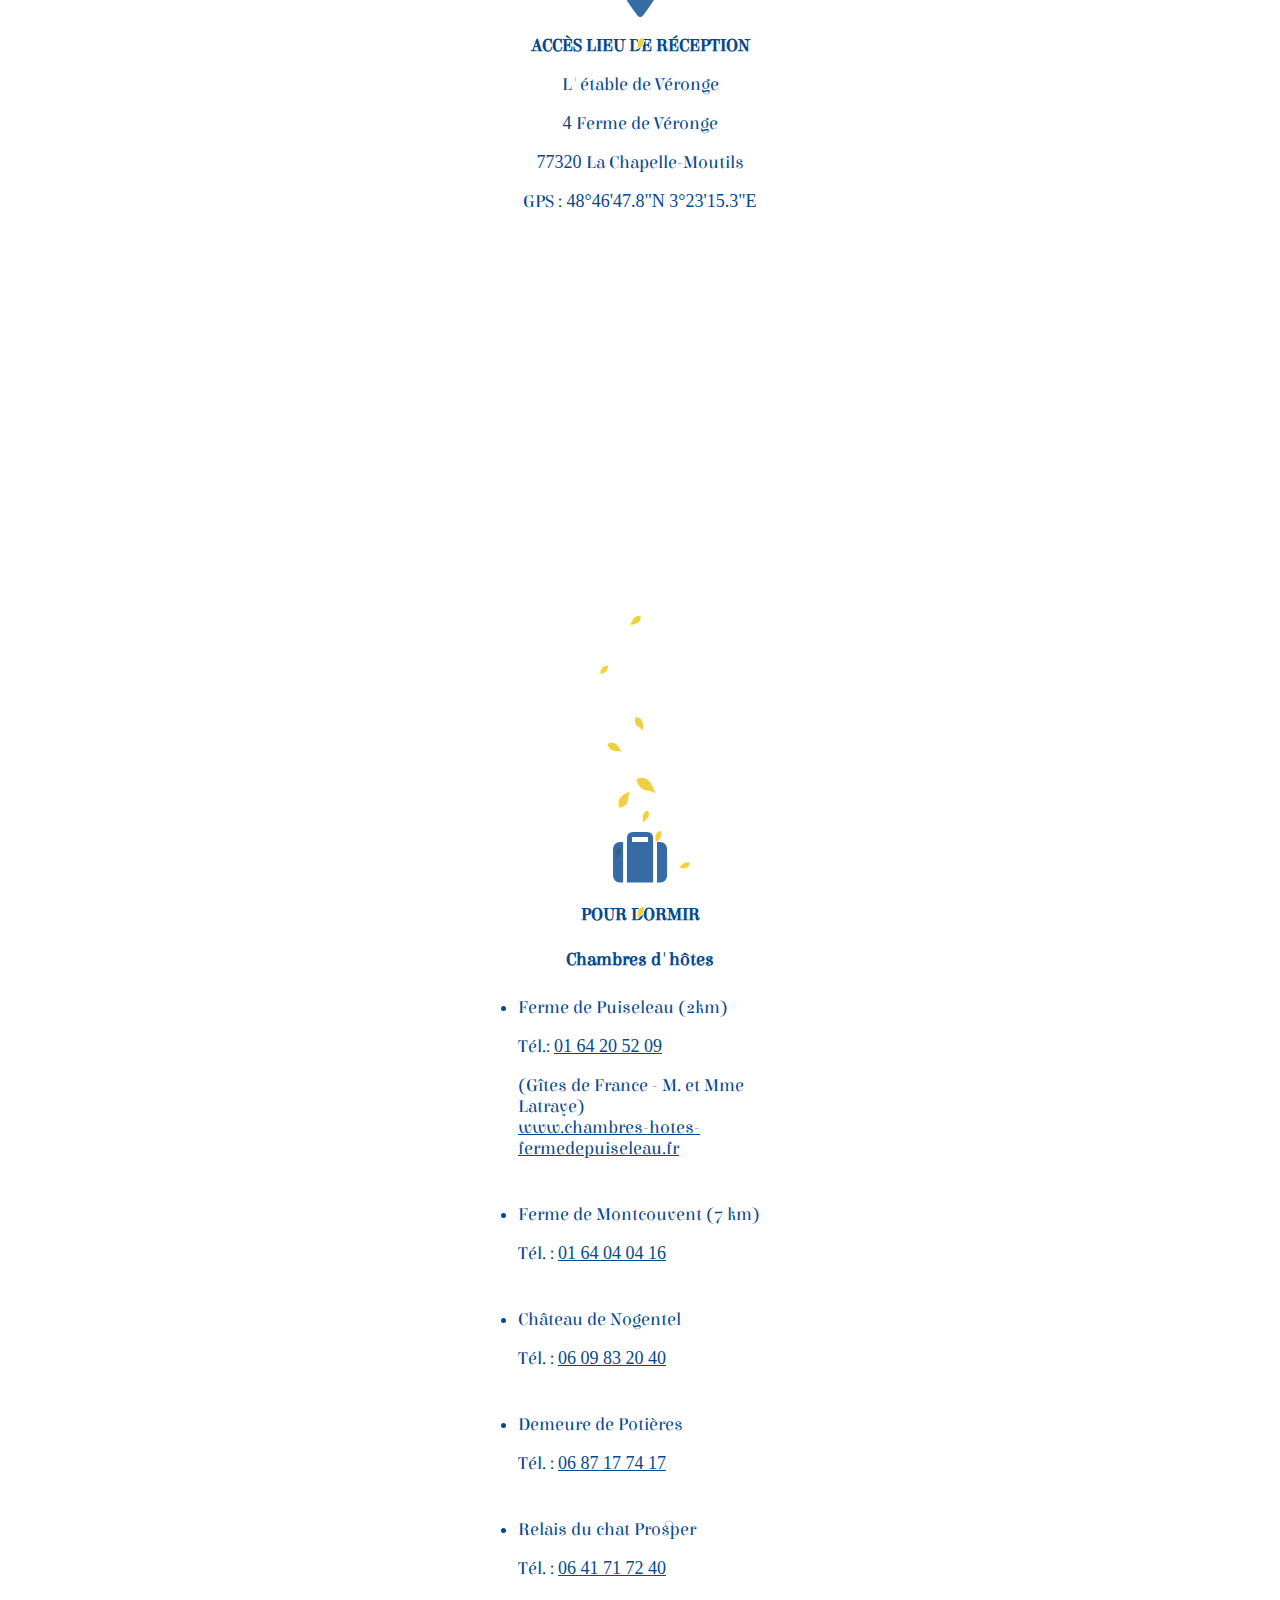
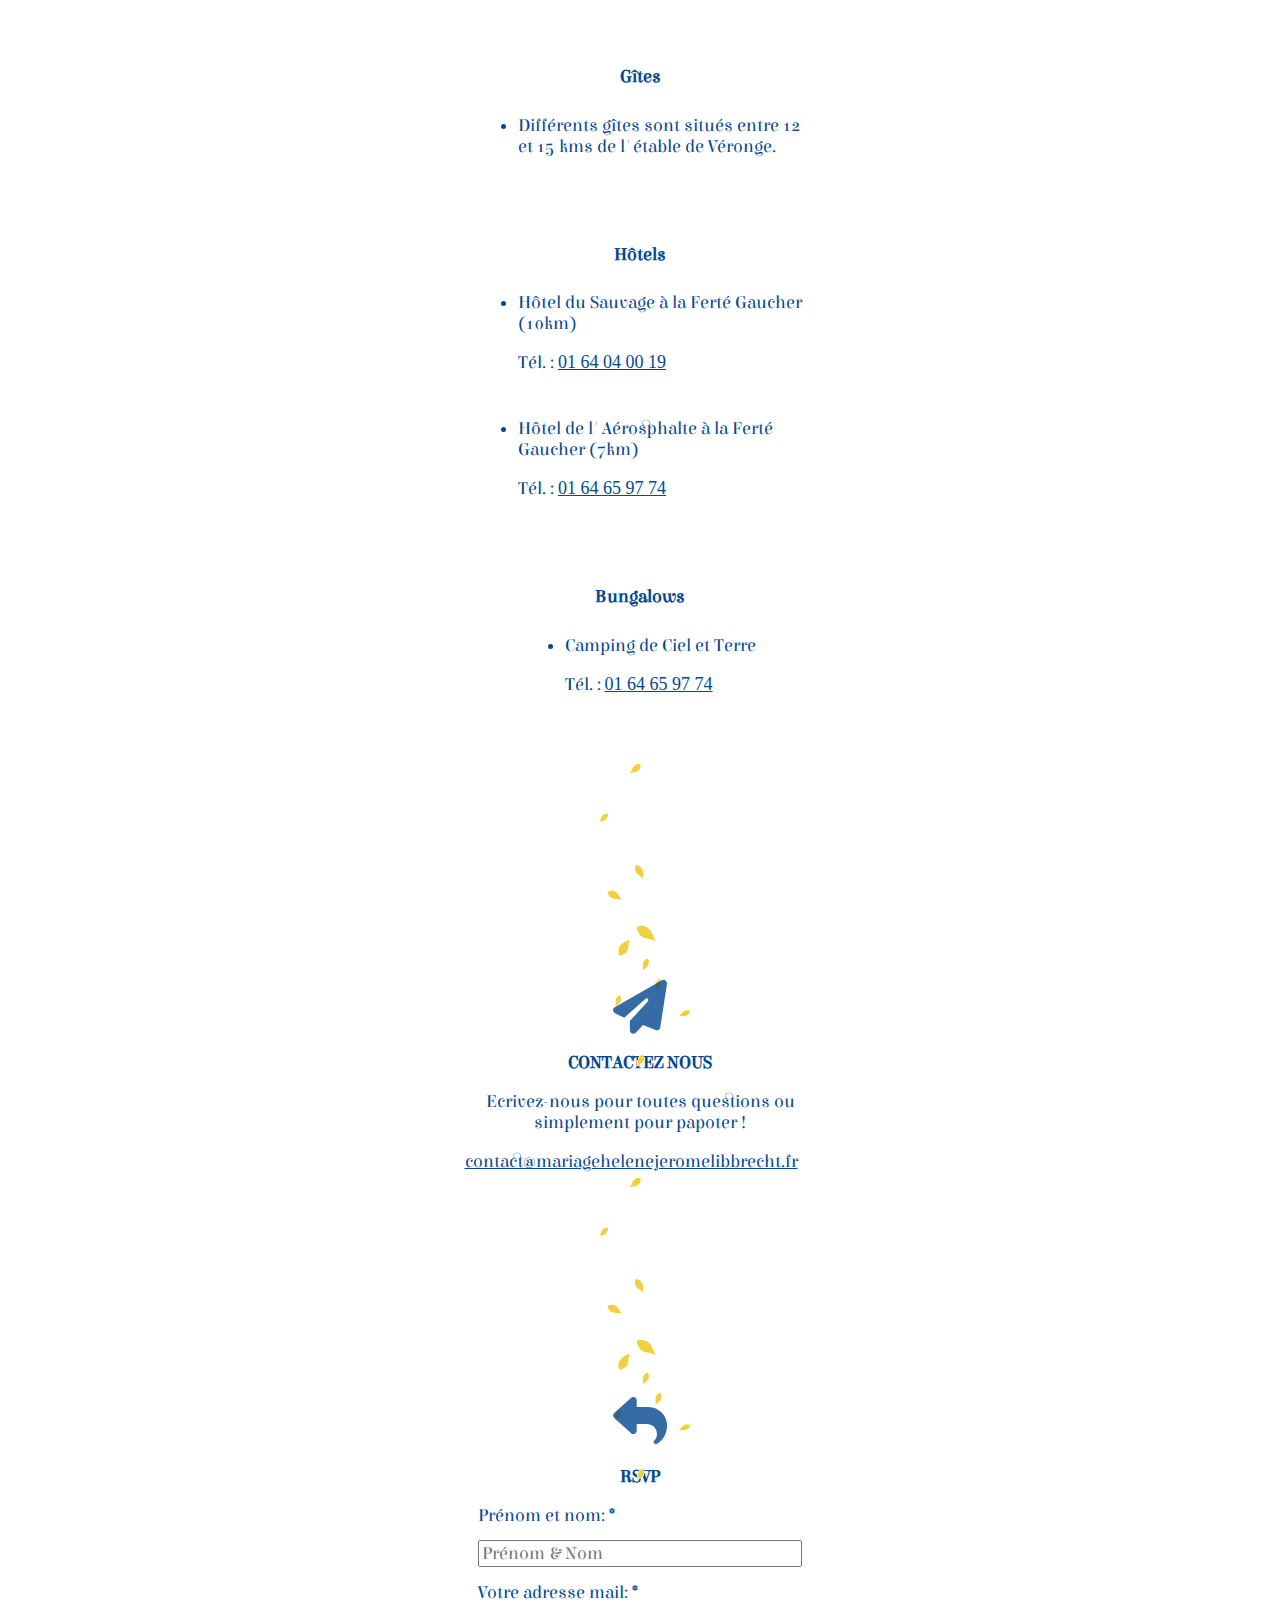
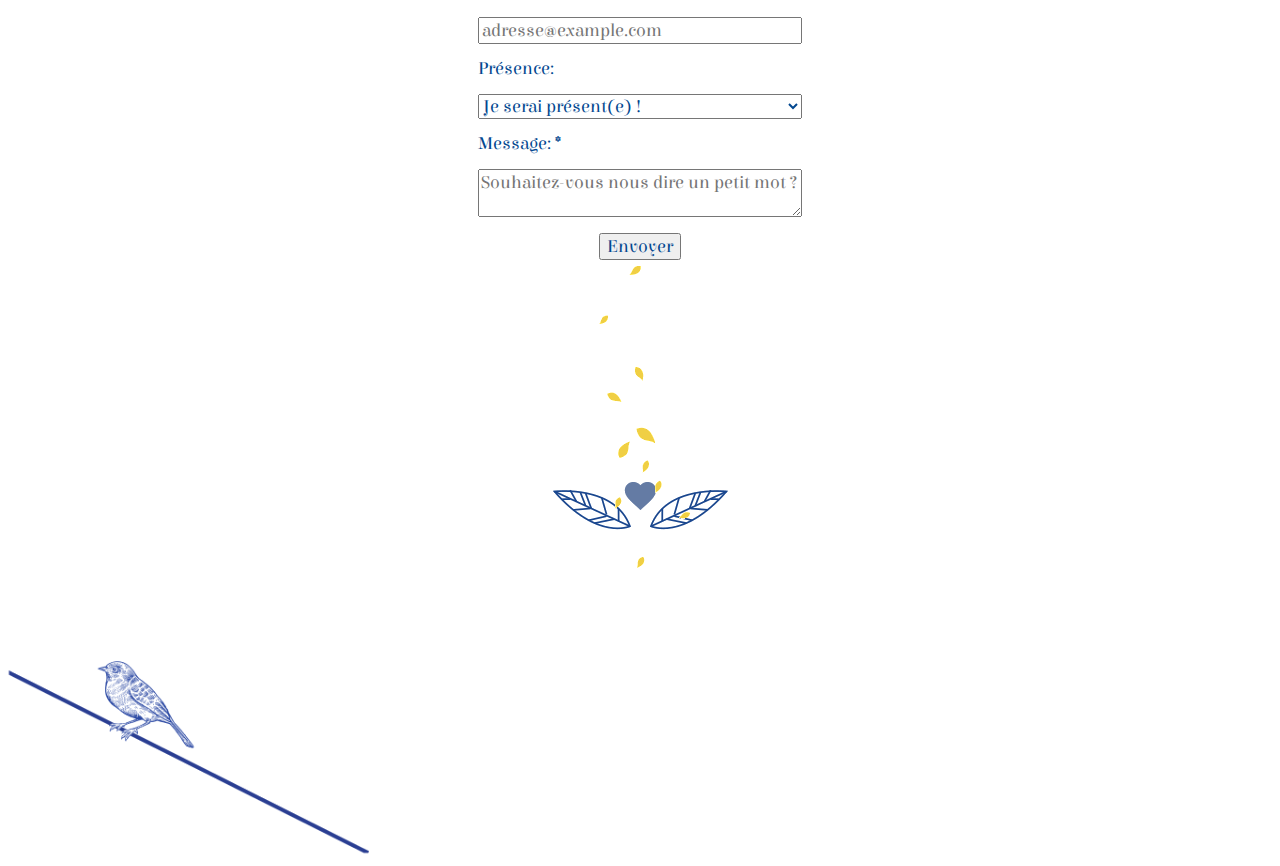
==== commit 241afea3: "add fleur" ====
--- a/src/index.html
+++ b/src/index.html
@@ -15,22 +15,25 @@
     <header class="header">
       <h1 class="heading">
         Hélène & Jérôme
+        
         <span class="heading-subtext"> se marient </span>
       </h1>
     </header>
+    
     <a data-scroll class="fixed-button" href="#rsvp" id="rsvpButton">RSVP</a> 
-    
     
    
     <div class="petales-45">
       <img src="./img/petales.png" />
     </div>
+
     <section class="section">
-      <h2 class="sub-heading">Présentation</h2>
       <p>
         Nous sommes heureux de vous convier à notre mariage !
       </p>
     </section>
+    
+    <img class="fleur" src="./img/fleur.png" />
     <section class="section">
       <div class="petales">
         <img src="./img/petales.png" />
@@ -220,9 +223,12 @@
       </div>
     </section>
     
-    <footer class="footer">
-      <img class="oiseau" src="./img/oiseau.png" />
+    <footer>
+      <div class="left">
+        <img class="oiseau" src="./img/oiseau.png" />
+      </div>
     </footer>
+
     <script src="./js/smooth-scroll.polyfills.min.js"></script>
     <script defer>
       var scroll = new SmoothScroll('a[href*="#"]');
--- a/src/theme.css
+++ b/src/theme.css
@@ -110,6 +110,11 @@
     font-size: 2em;
     margin-top: 1.8em;
 }
+
+.fleur {
+    margin-bottom: -2em;
+}
+
 .details{
     margin: 0 auto 6em;
 }
@@ -200,8 +205,8 @@
     text-align: center;
 }
 
-.footer {
-    text-align: left;;
+.left {
+    text-align: left;
 }
 
 .oiseau {
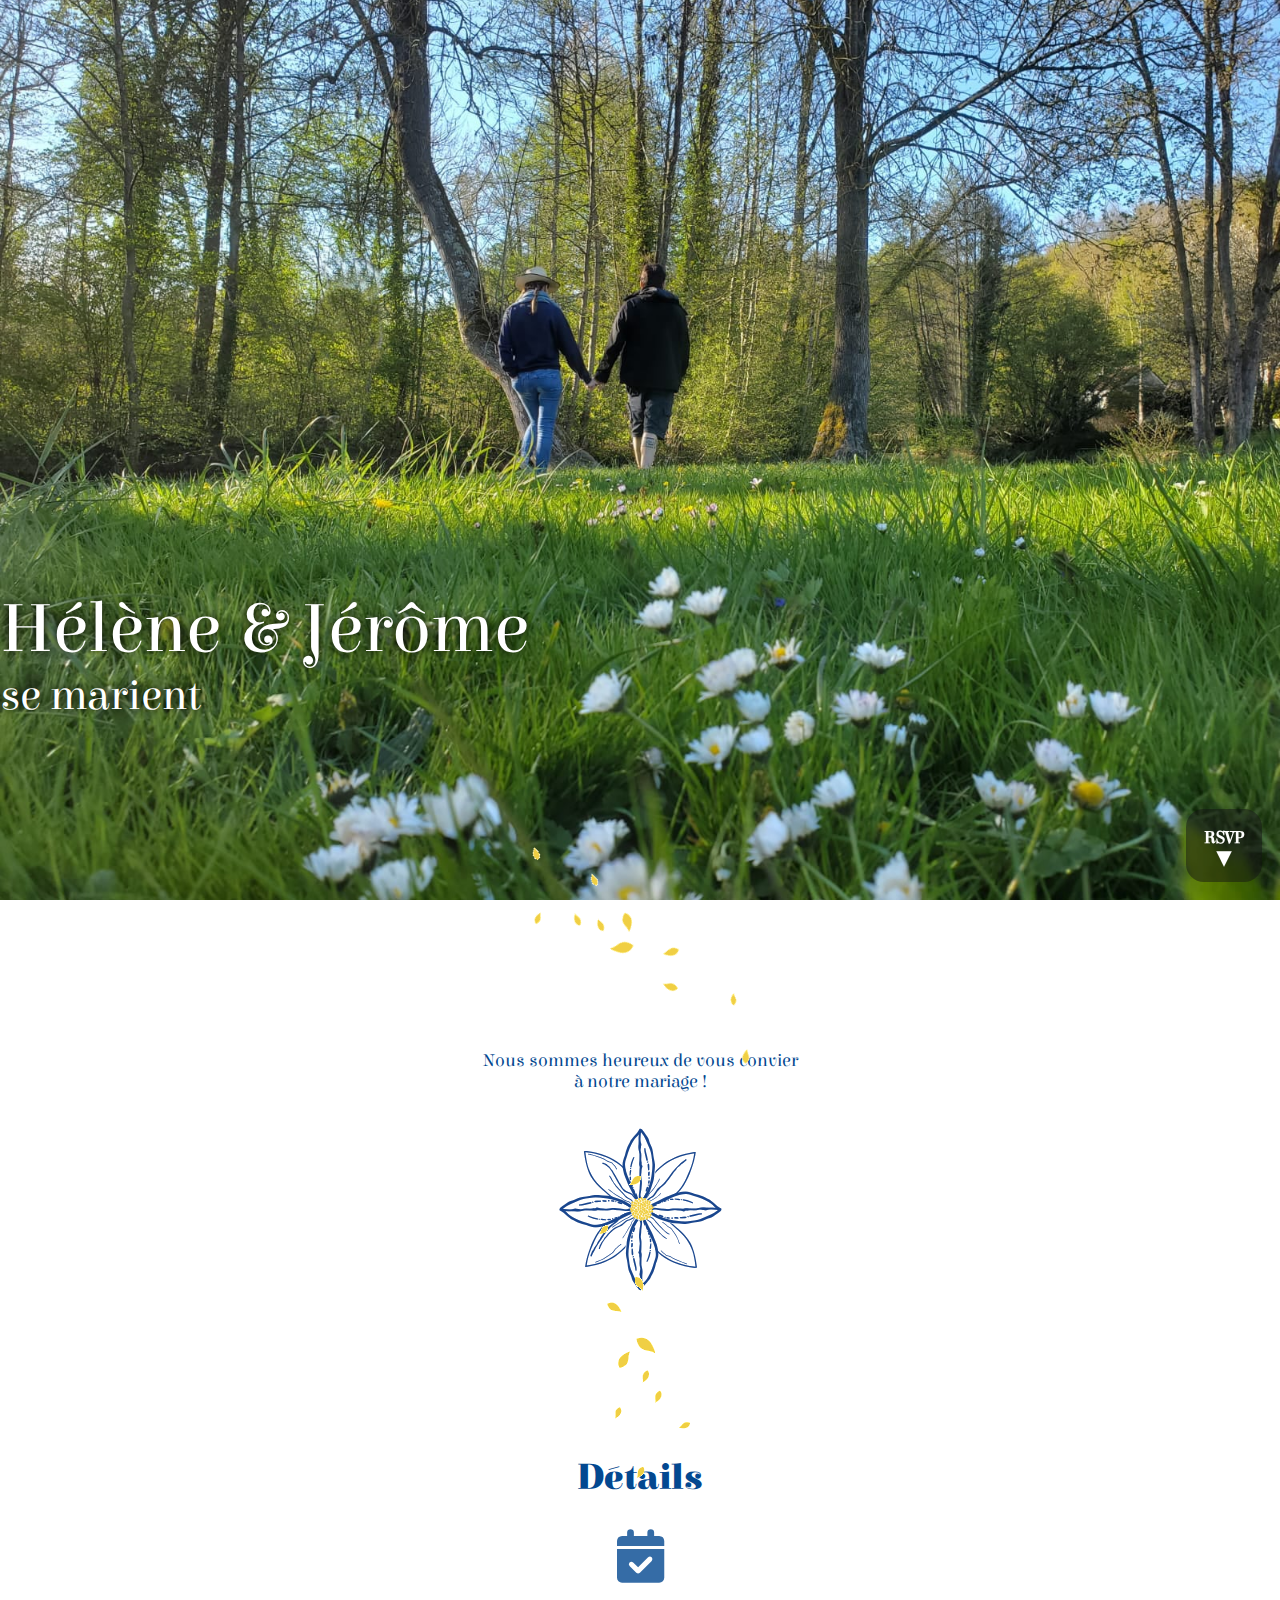
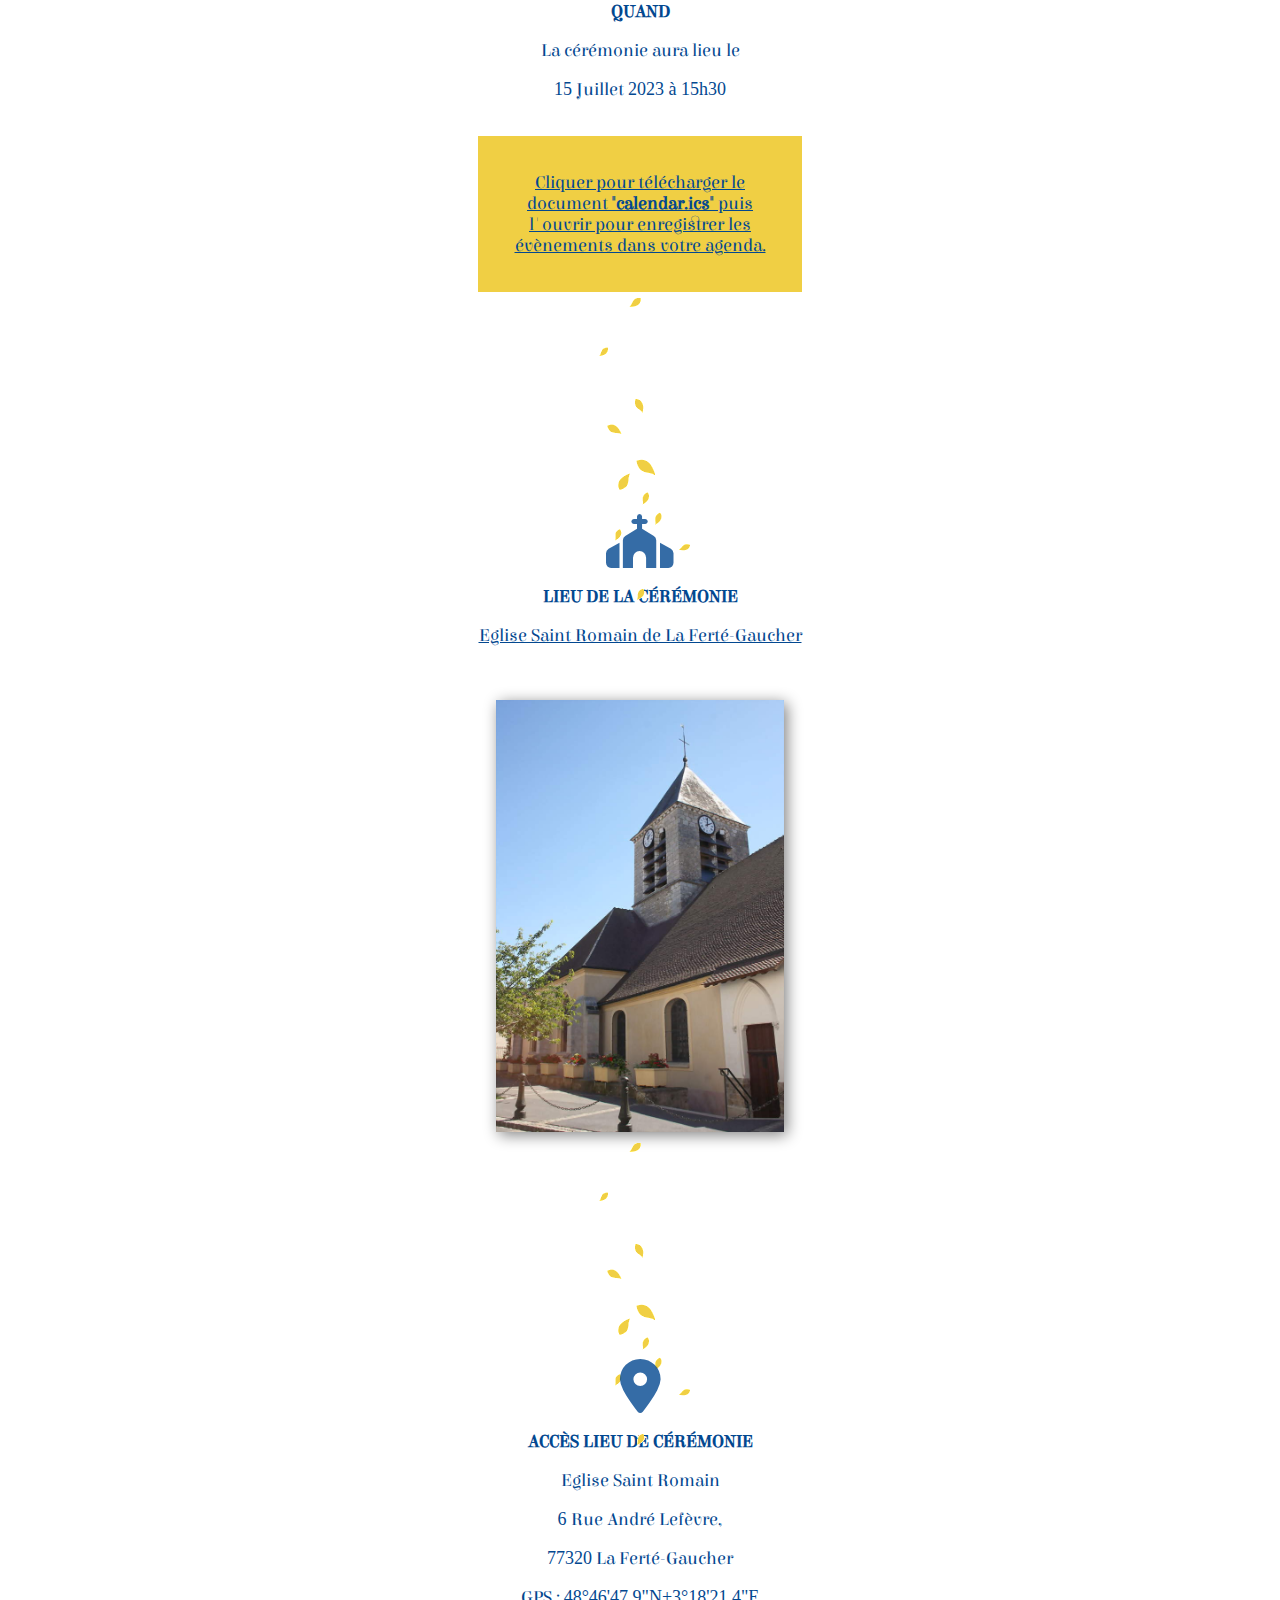
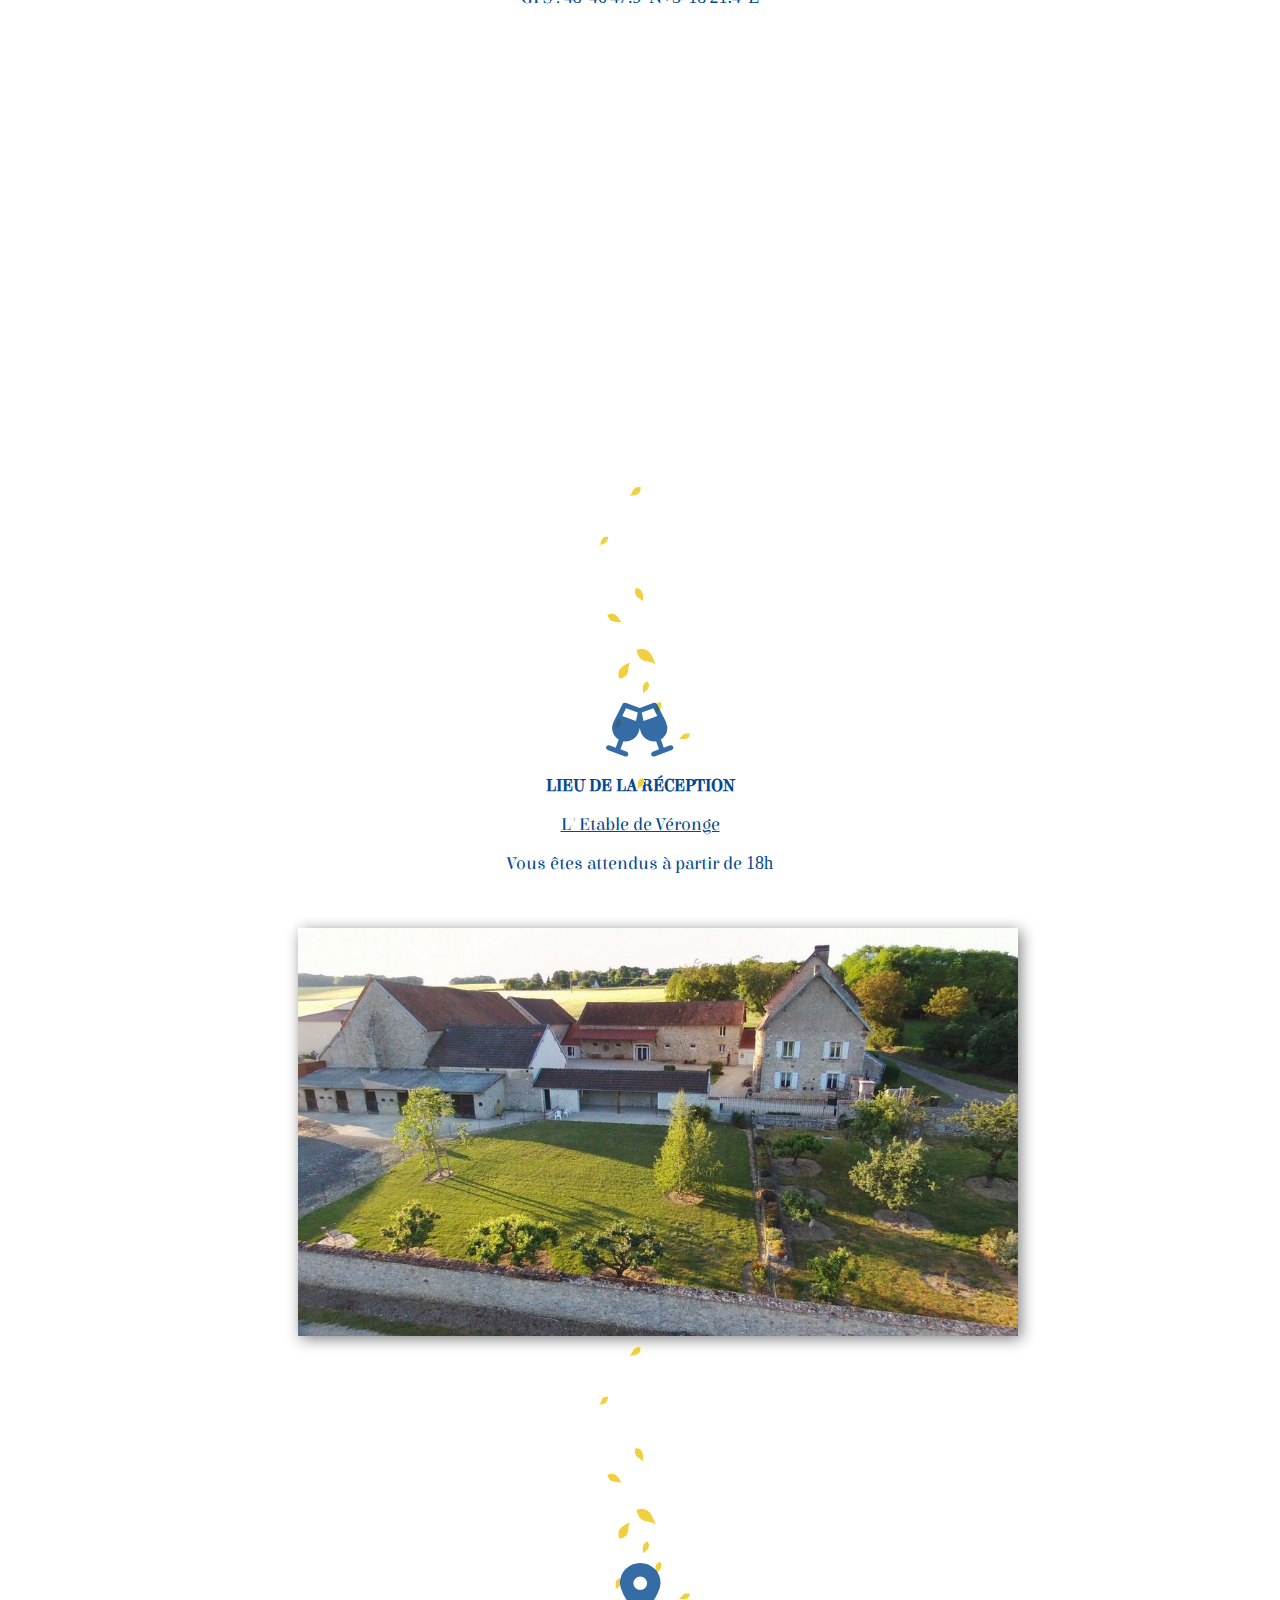
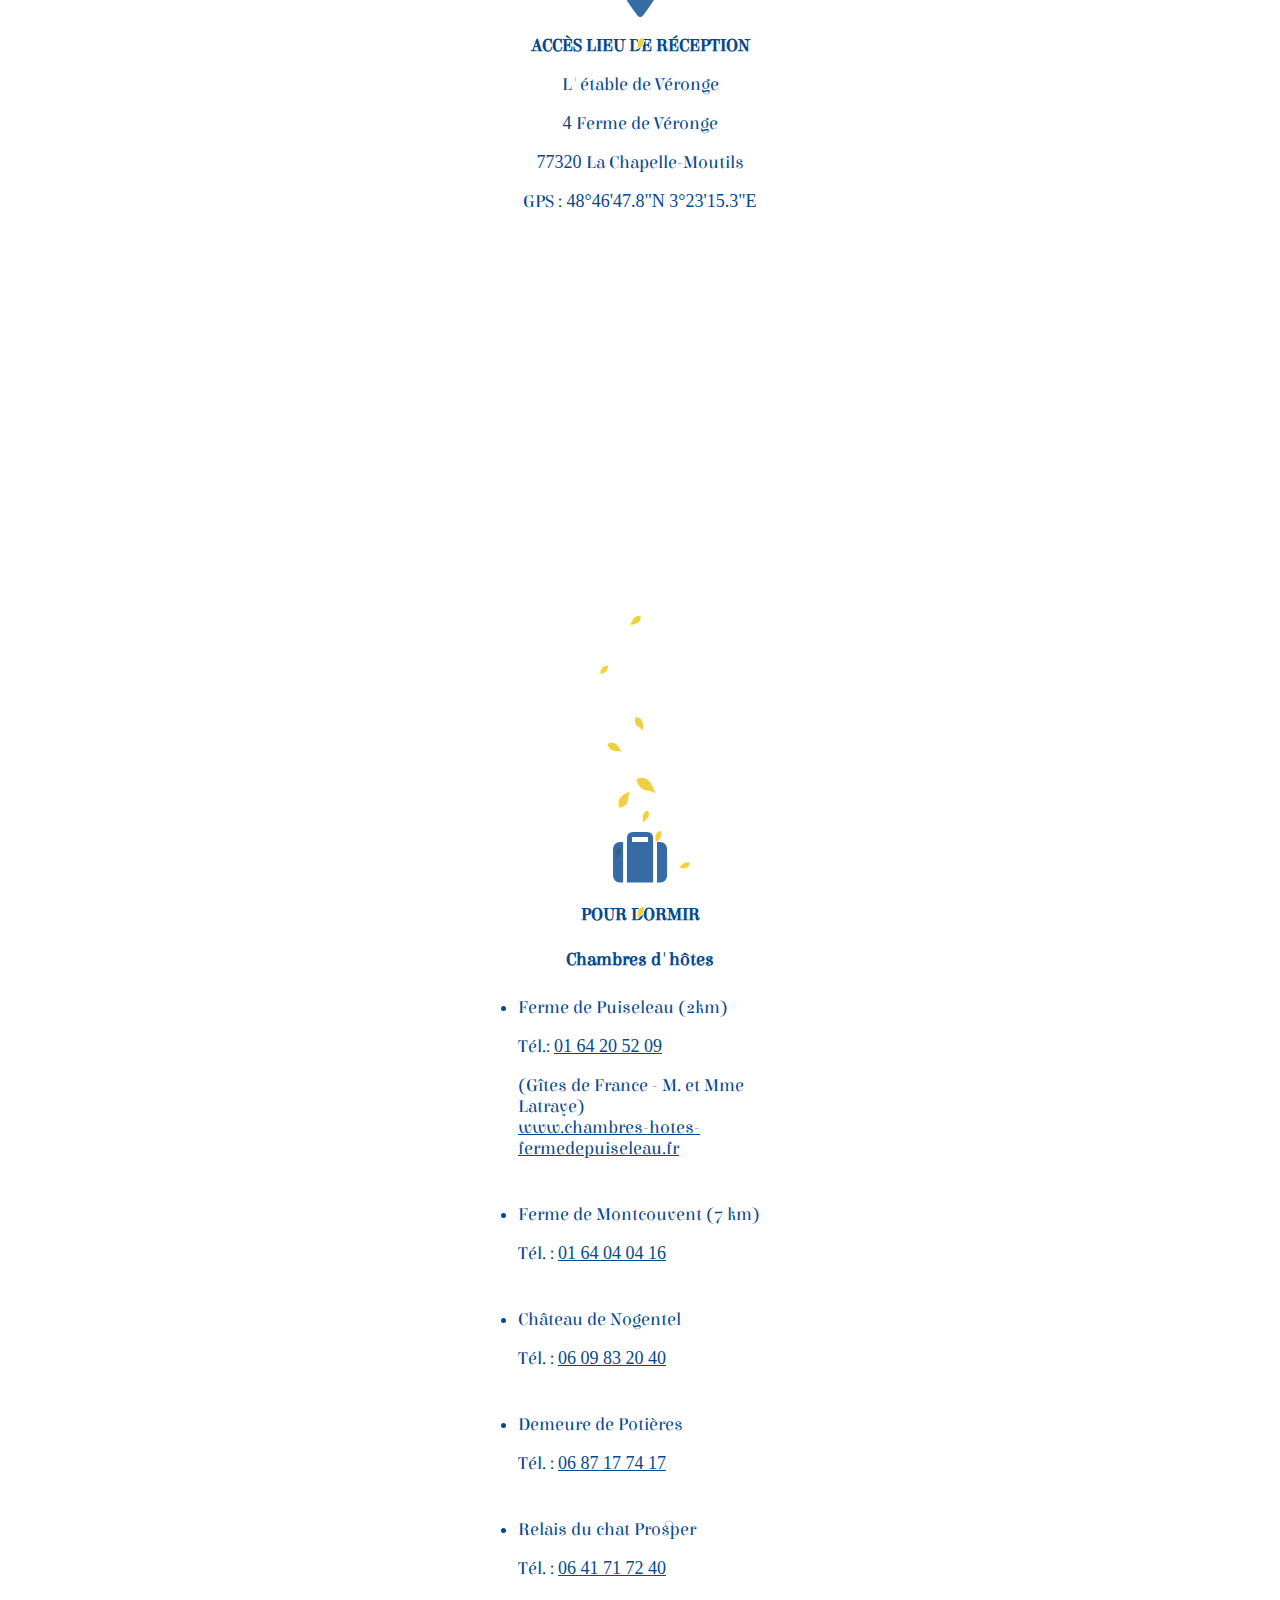
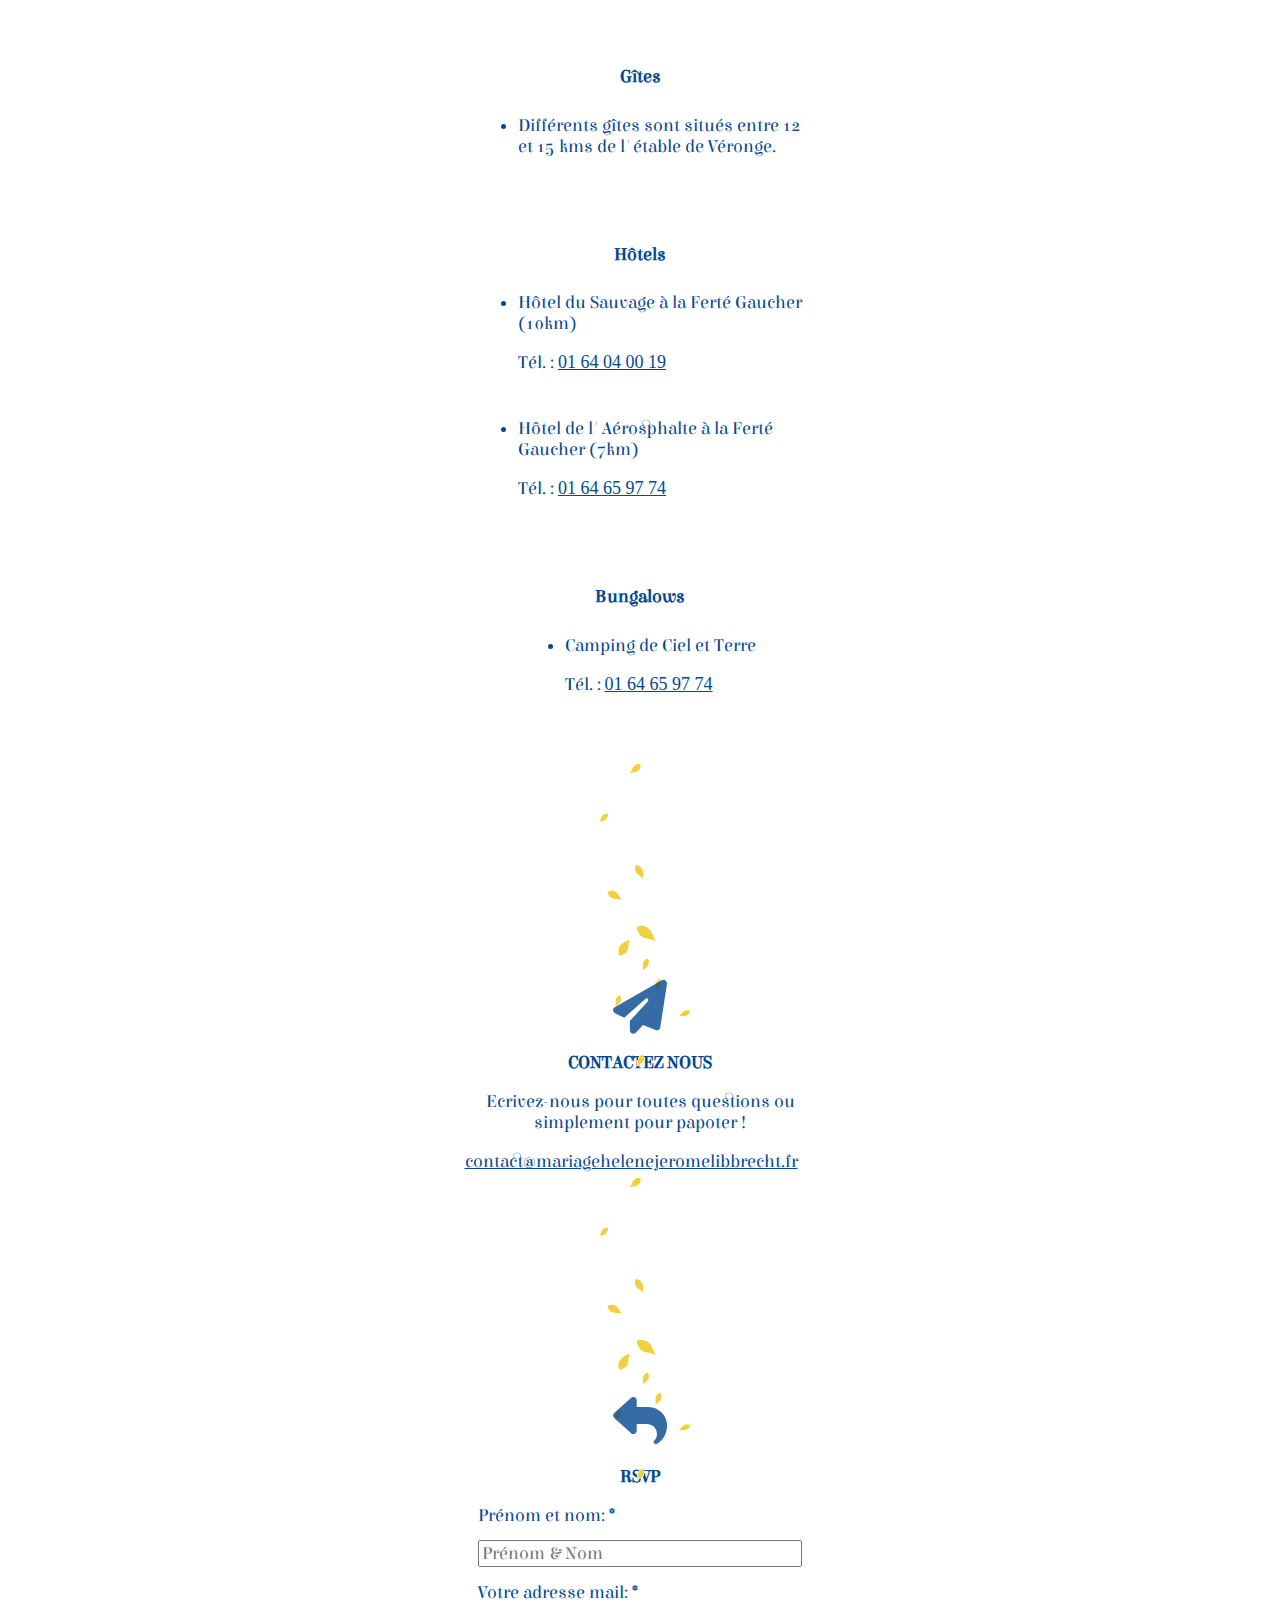
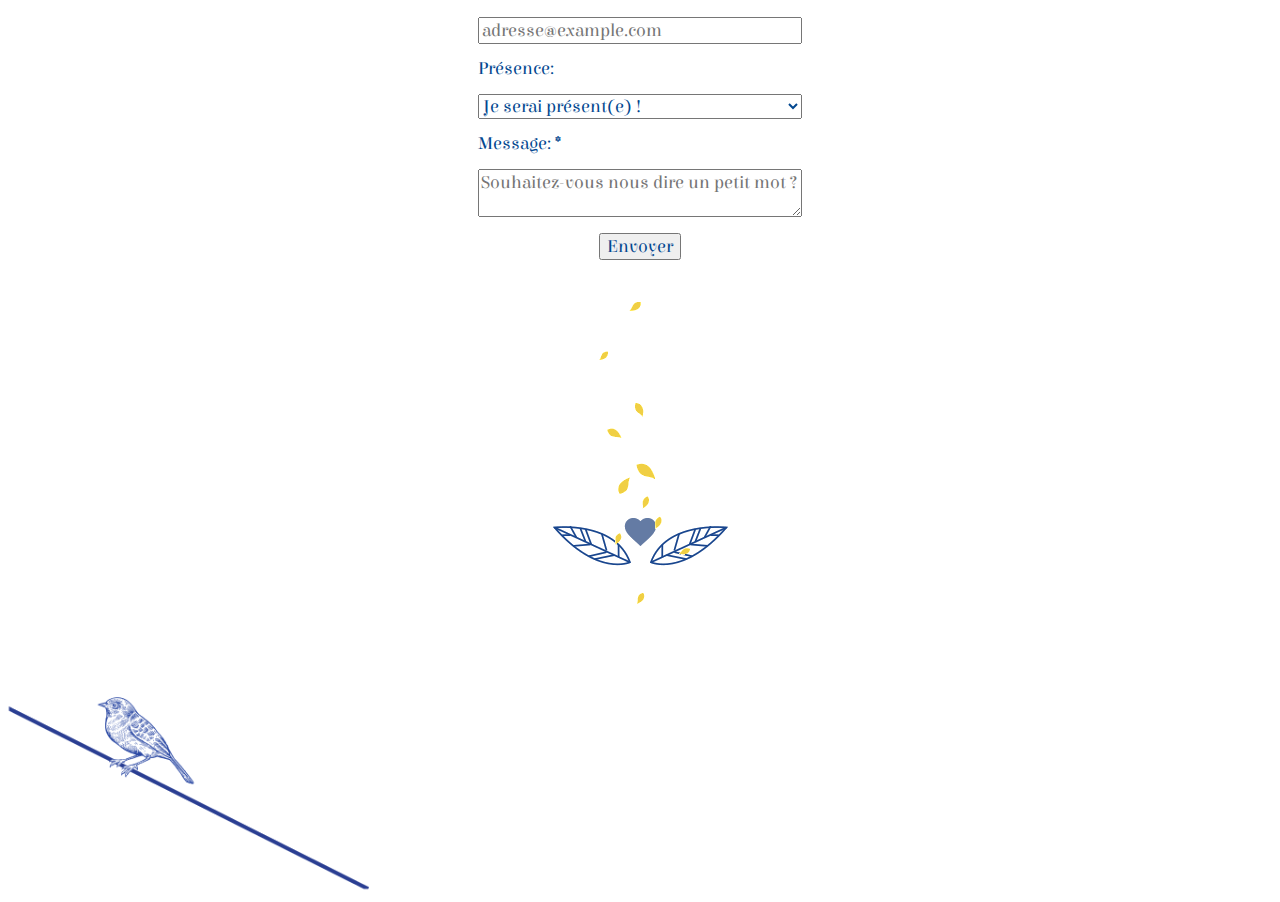
==== commit 6673e061: "fix submit button" ====
--- a/src/index.html
+++ b/src/index.html
@@ -210,7 +210,7 @@
             </div>
             
             <div class="submit">
-              <input type="submit" value="Envoyer">
+              <input class="submit-button" type="submit" value="Envoyer">
             </div>
           </form>
         </div>
--- a/src/theme.css
+++ b/src/theme.css
@@ -203,6 +203,10 @@
 .submit {
     margin-top: .9em;
     text-align: center;
+}
+
+.submit-button {
+    margin-bottom: 2em;
 }
 
 .left {
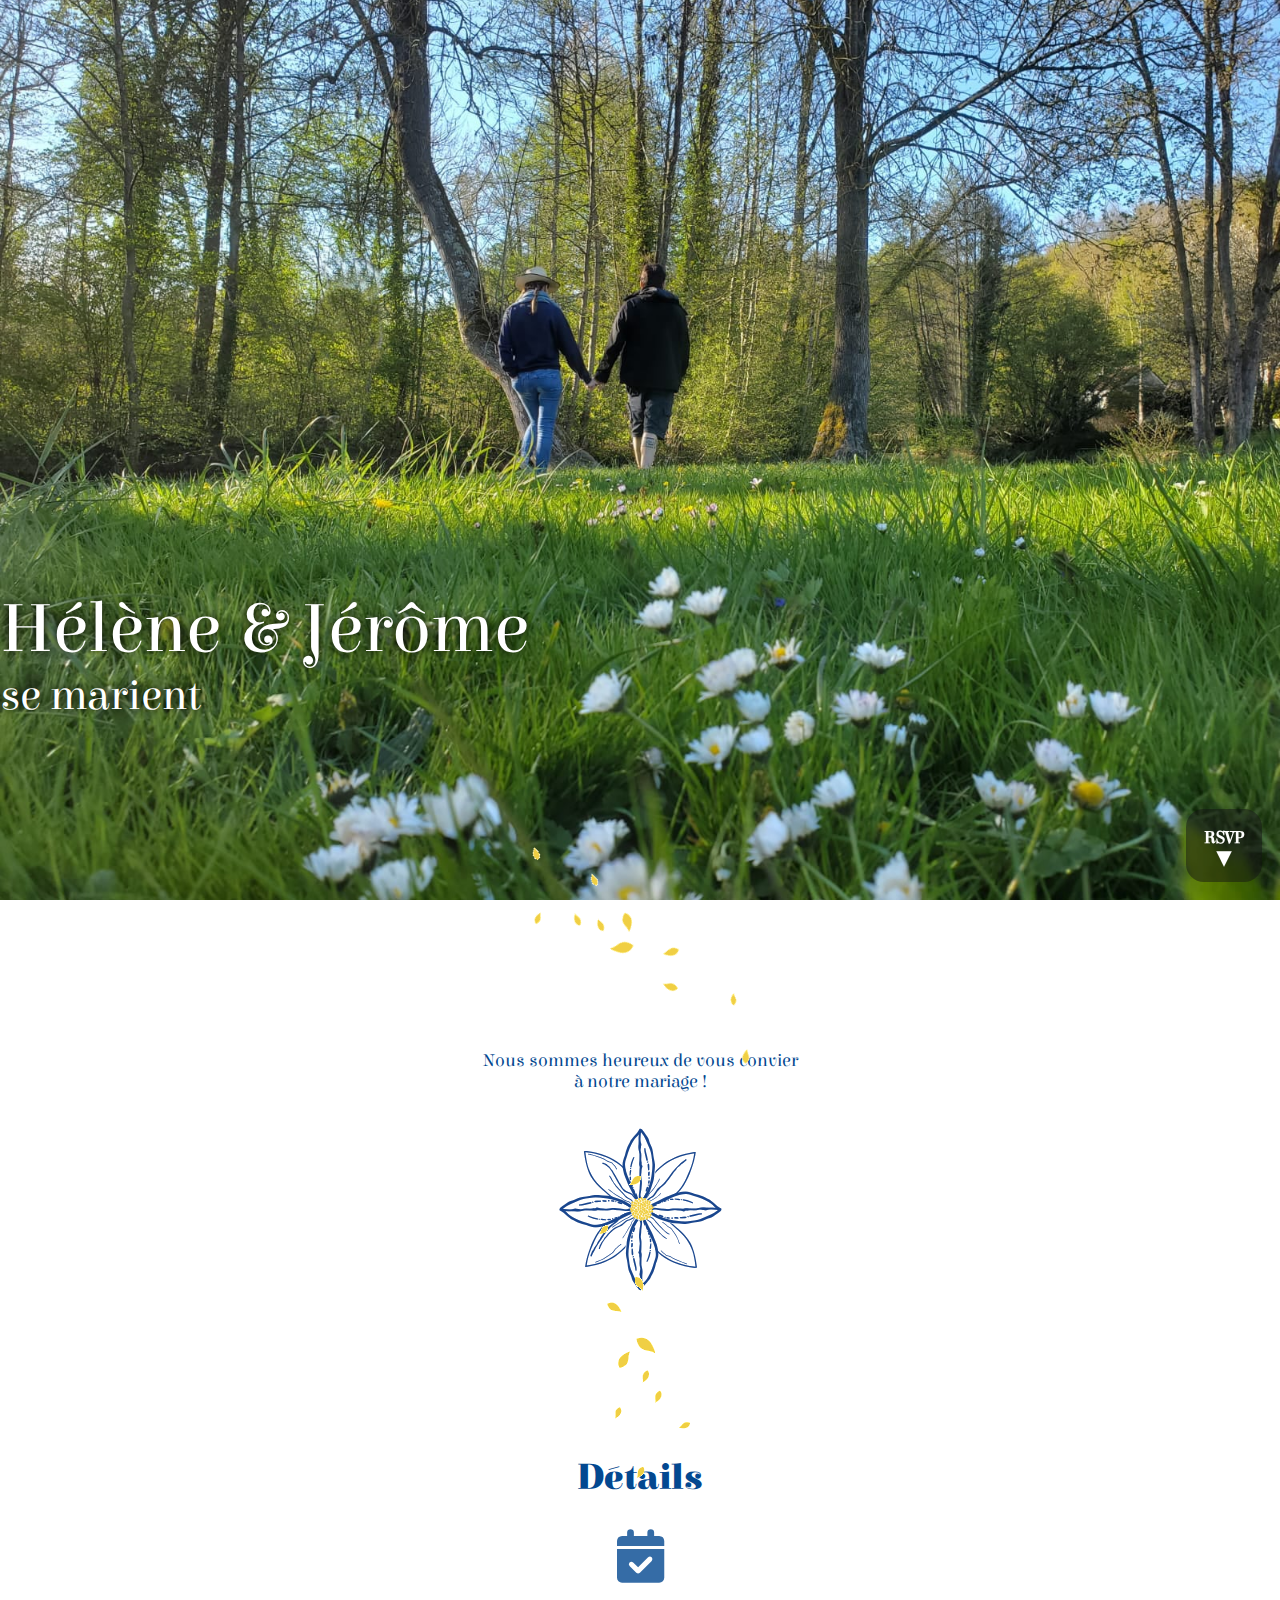
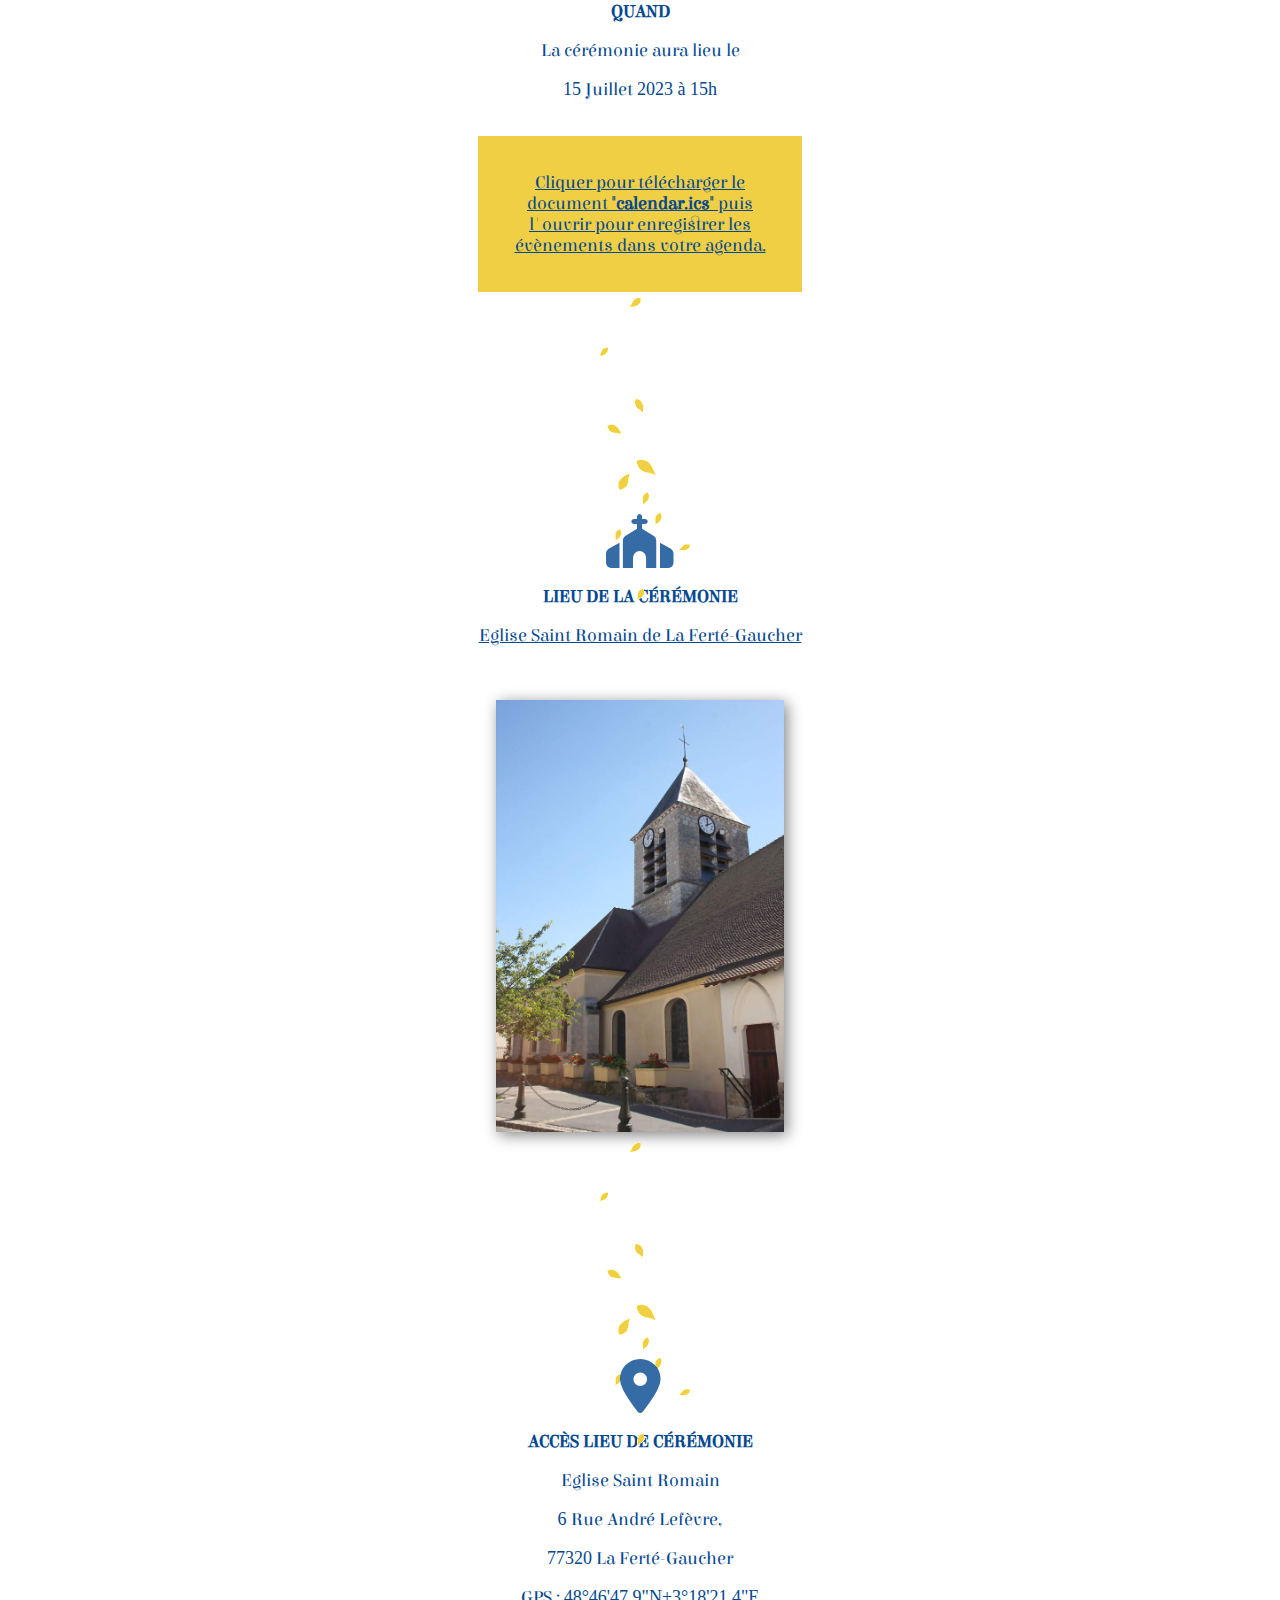
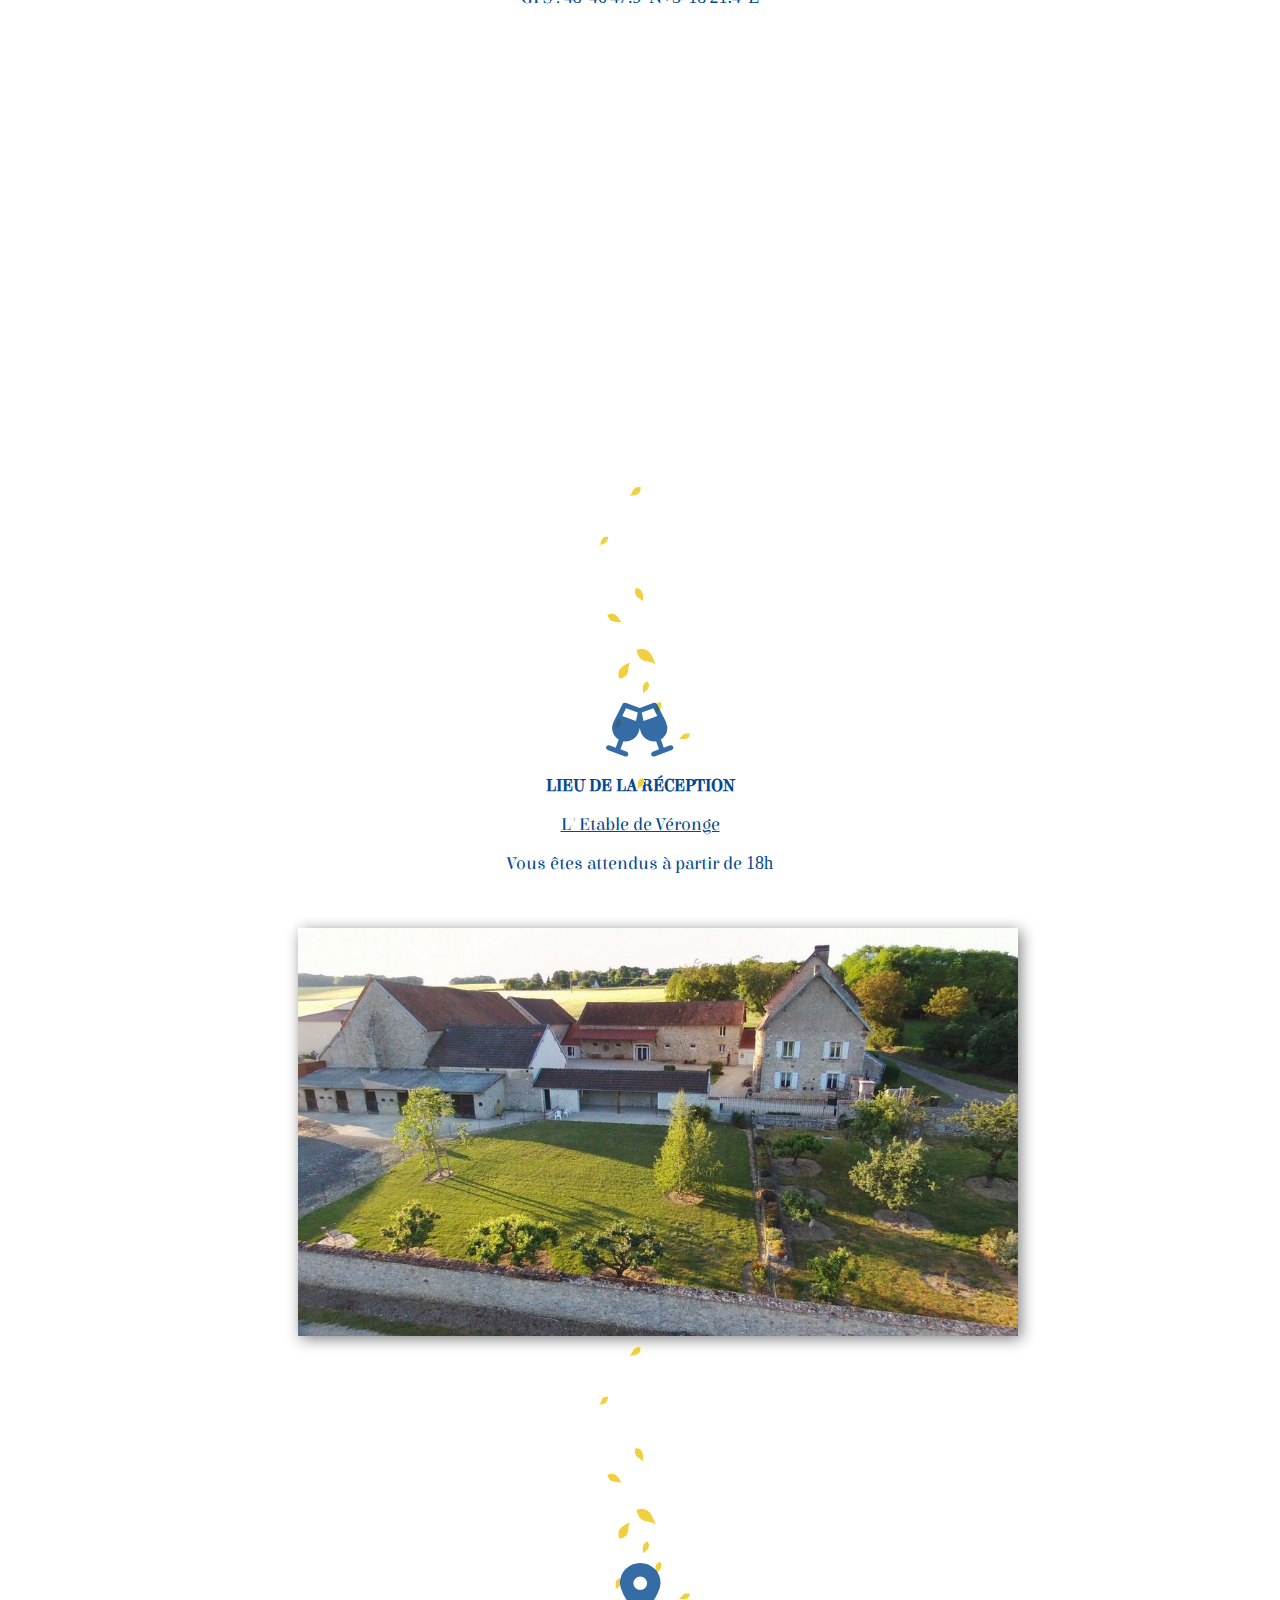
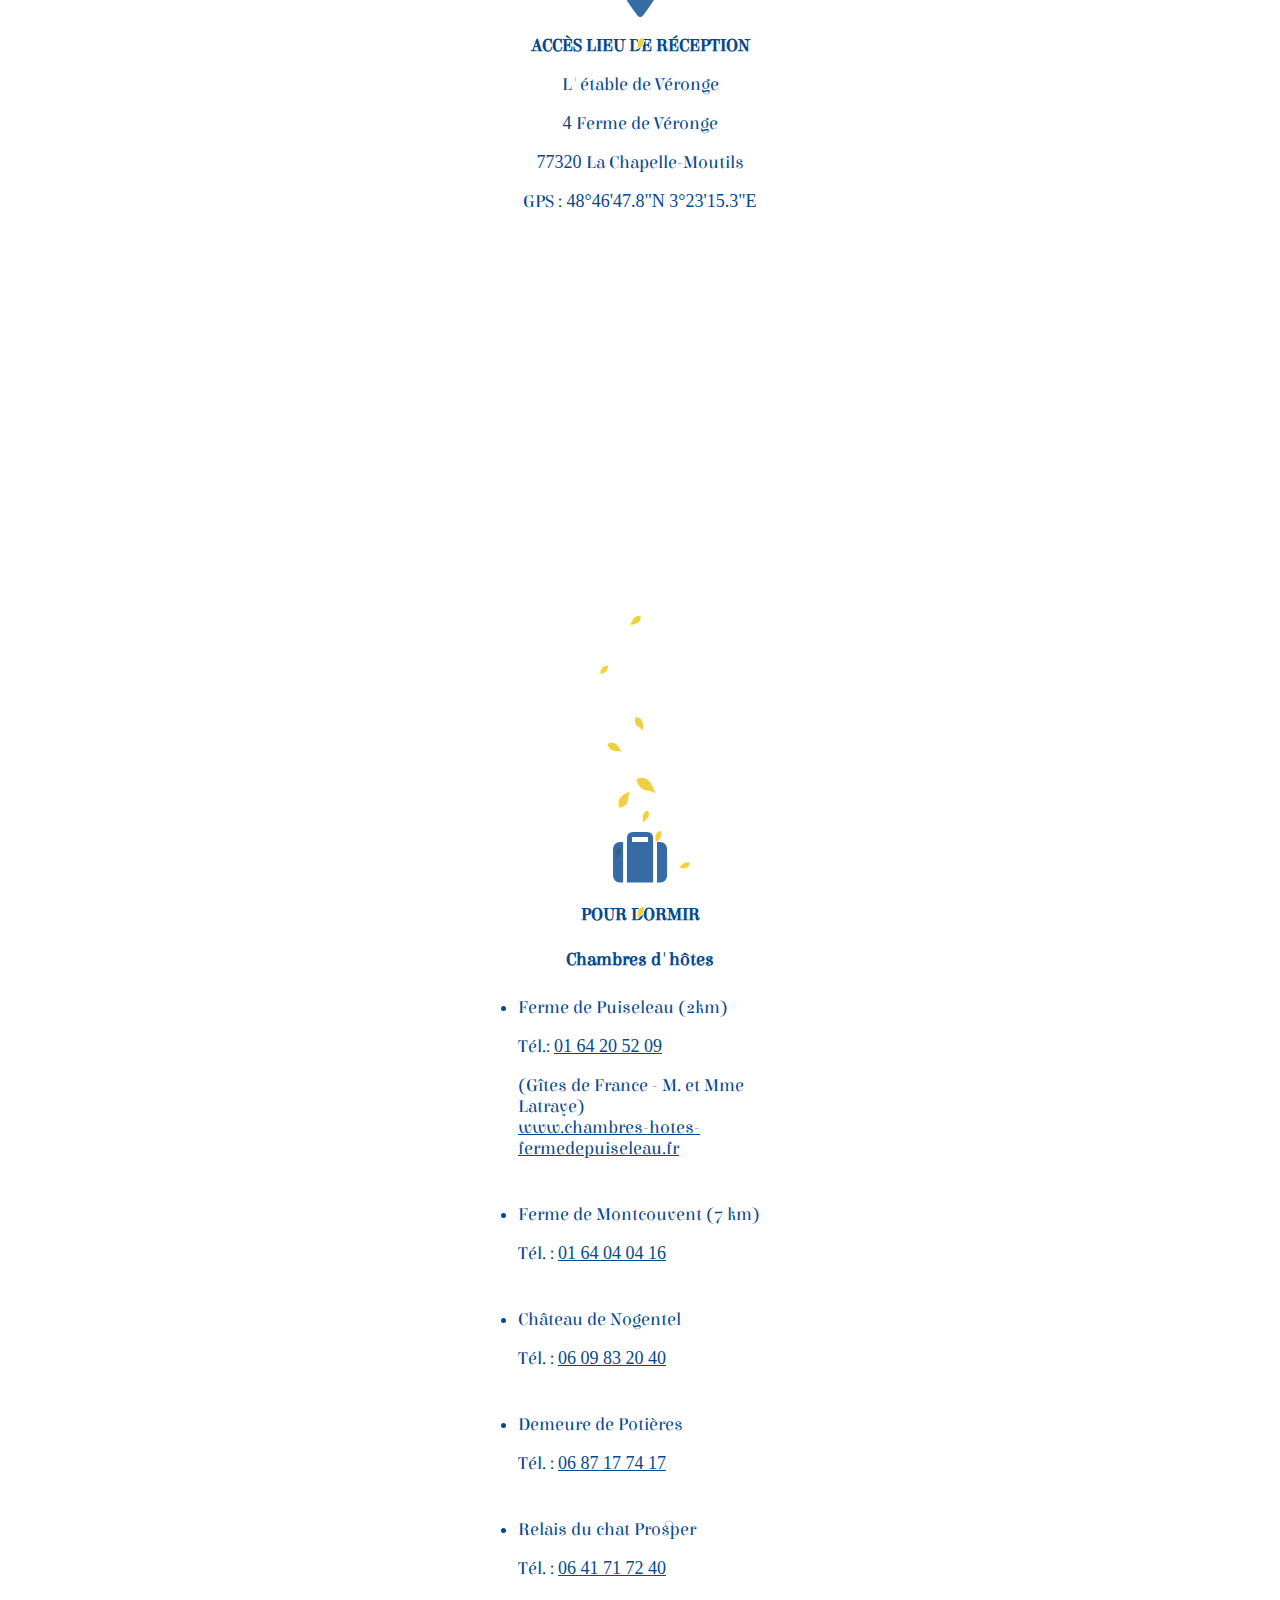
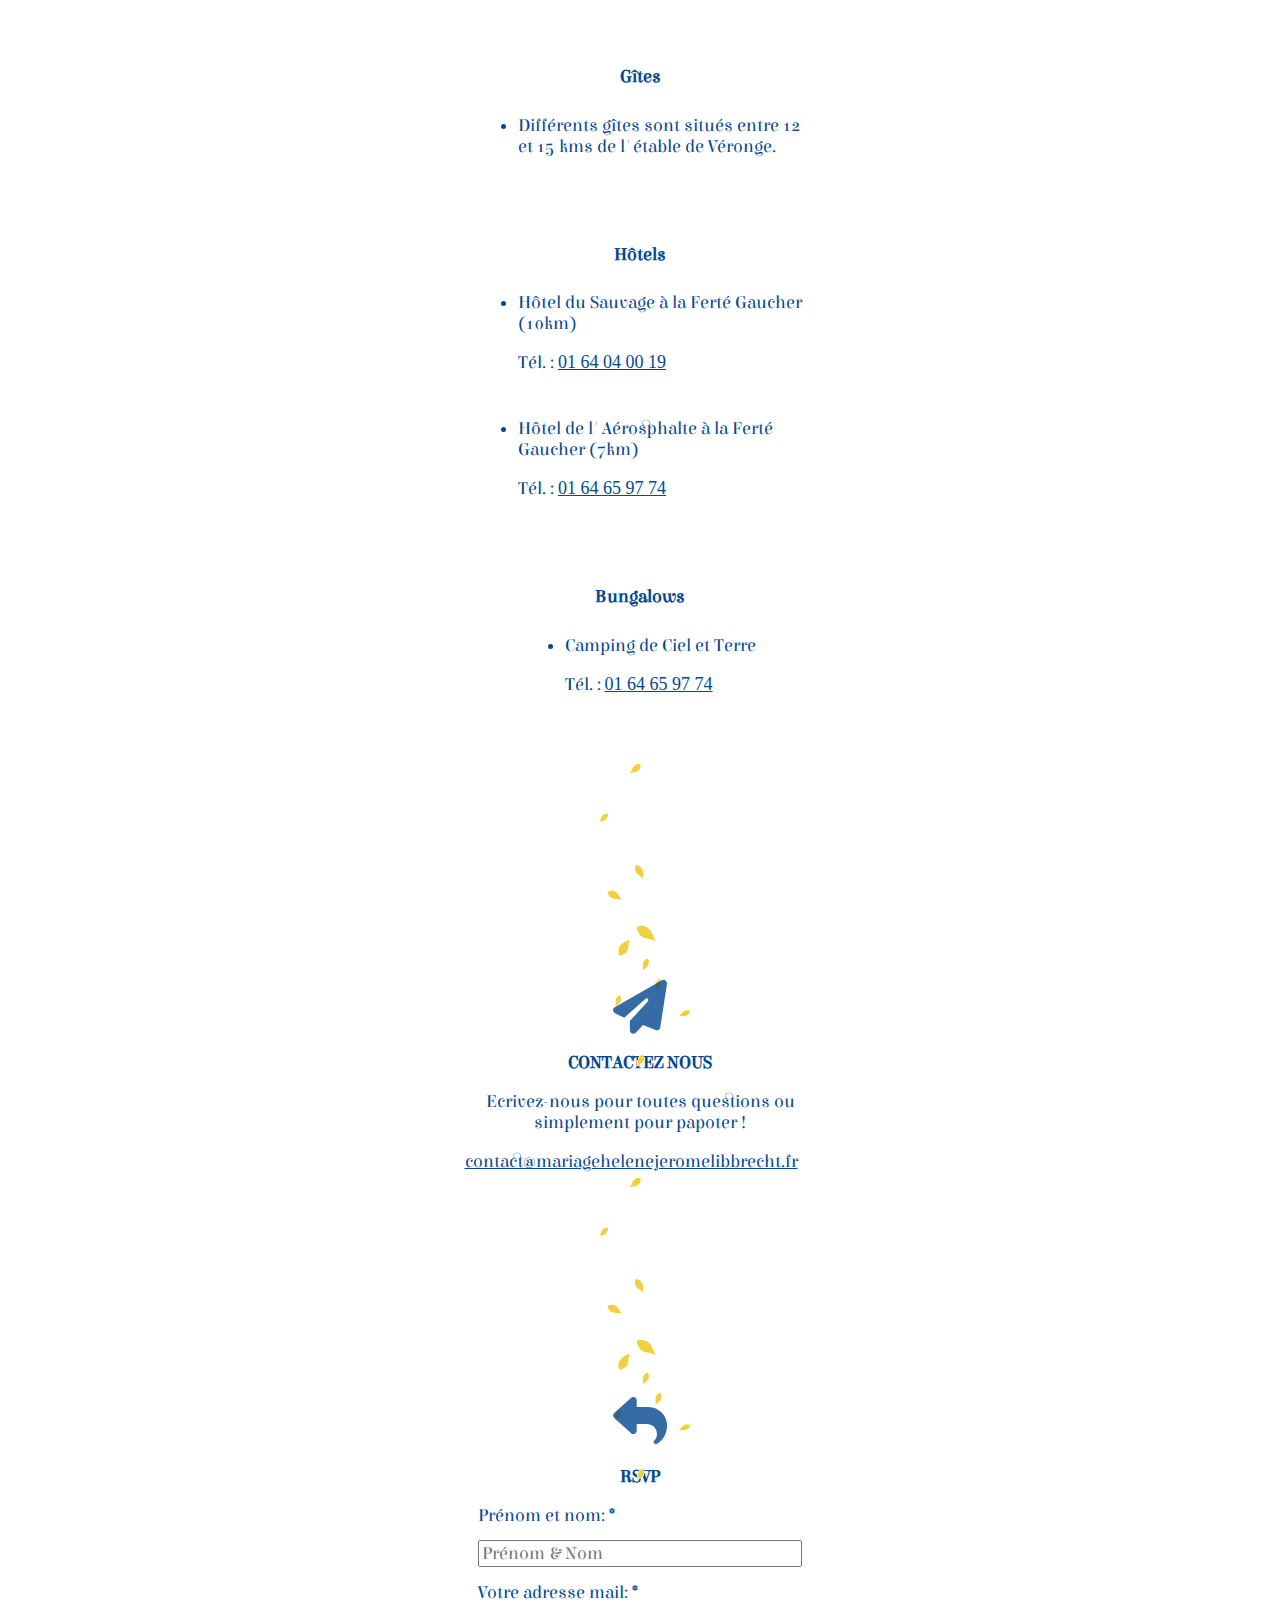
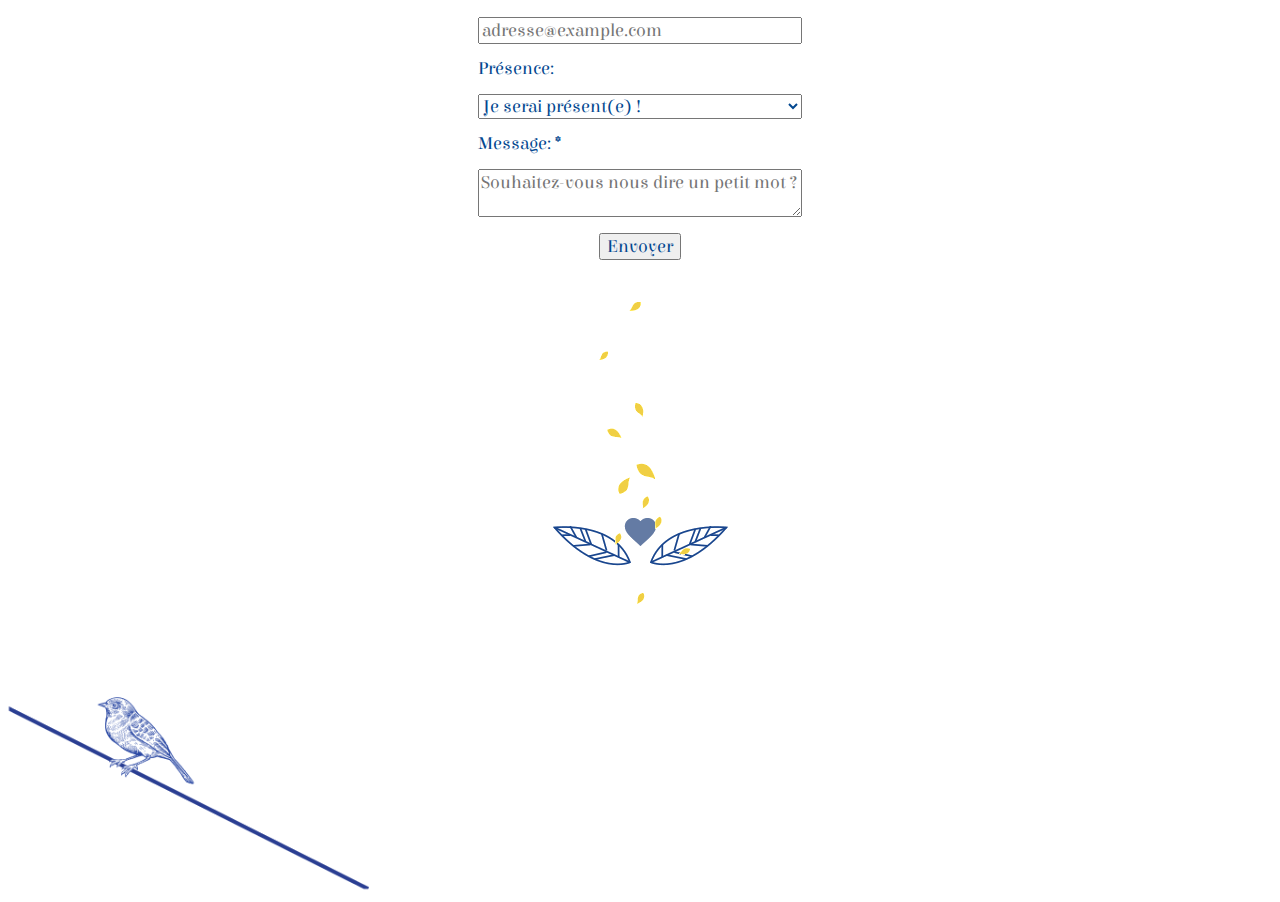
==== commit 7358e1a9: "fix time church" ====
--- a/src/index.html
+++ b/src/index.html
@@ -43,7 +43,7 @@
         <i class="fas fa-calendar-check"></i>
         <h3 class="details-heading">Quand</h3>
         <p>La cérémonie aura lieu le</p>
-        <p><span class="number">15</span> Juillet <span class="number">2023 à 15h30</span></p>
+        <p><span class="number">15</span> Juillet <span class="number">2023 à 15h</span></p>
         <a class="calendar-link" title="Ajouter au calendrier" rel="noopener" href="https://calendar.proton.me/api/calendar/v1/url/AZmRp9TaSyCJ10AC0Wgara6z0Bz-H2AMcnyI5j2ufXlfP-AH4EvS85QPelxC5Fjj8t4U0HNVODUtzk0b3DFDrA==/calendar.ics?CacheKey=w2oaph5xa_ACqpoAQkB17A%3D%3D&PassphraseKey=myCO9ZjmxqzgwIL1fujtUn5zpgMGD3v3Imvpov4Ws58%3D" target="_blank" rel="nofollow">
           <div class="alert">
             <p>Cliquer pour télécharger le document <strong>"calendar.ics"</strong> puis l'ouvrir pour enregistrer les évènements dans votre agenda.</p>
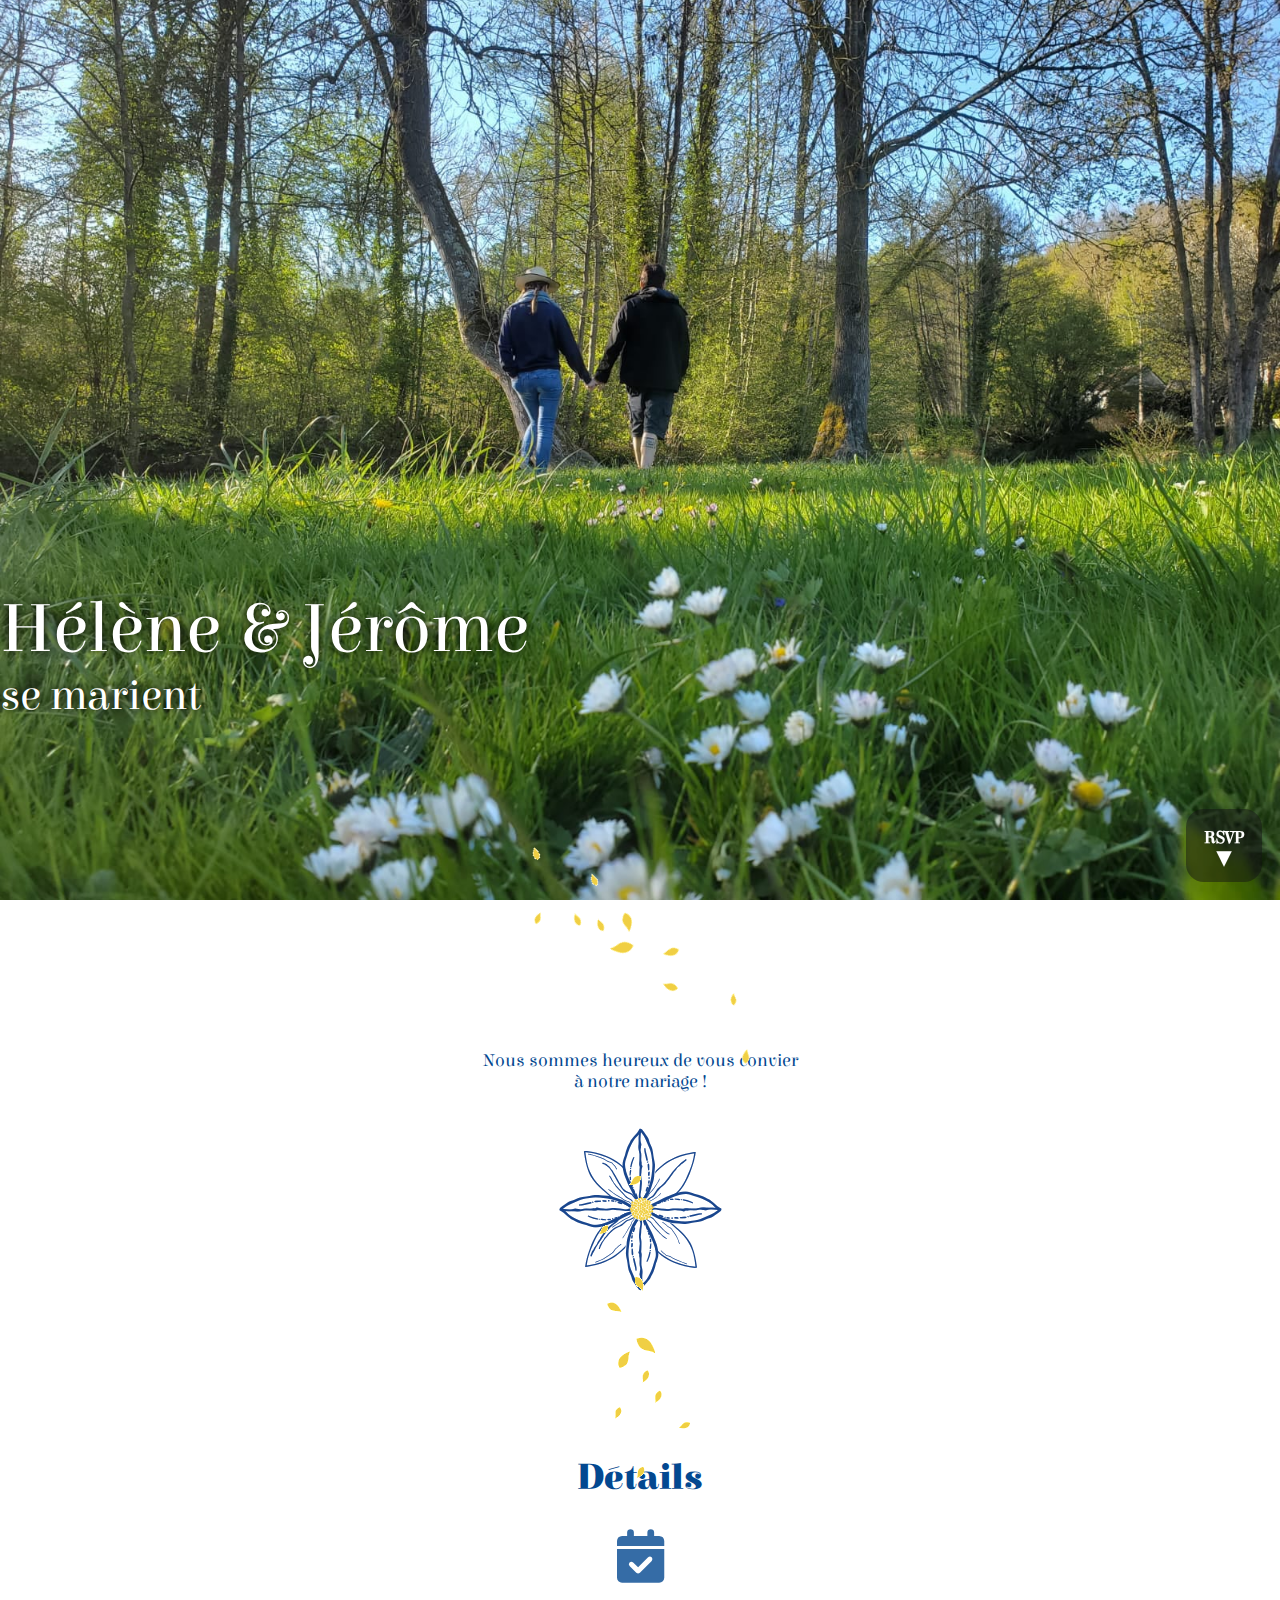
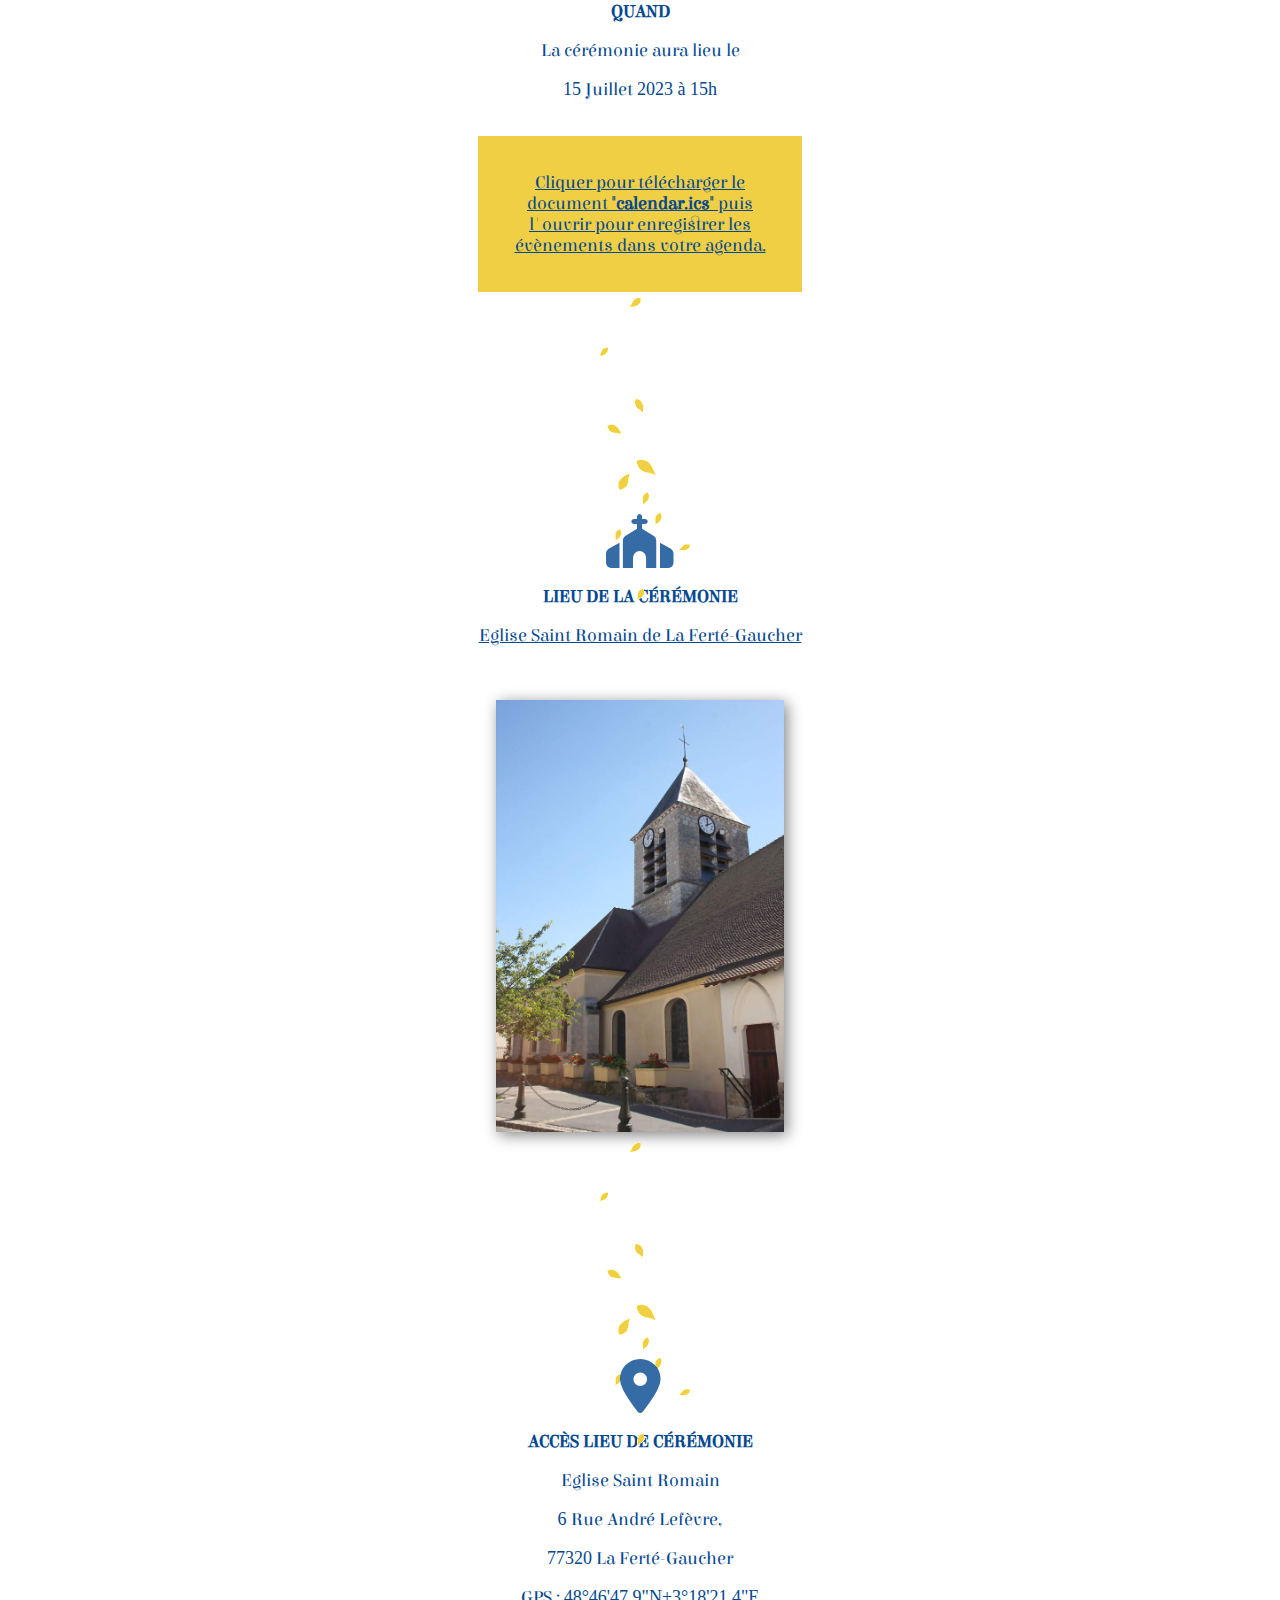
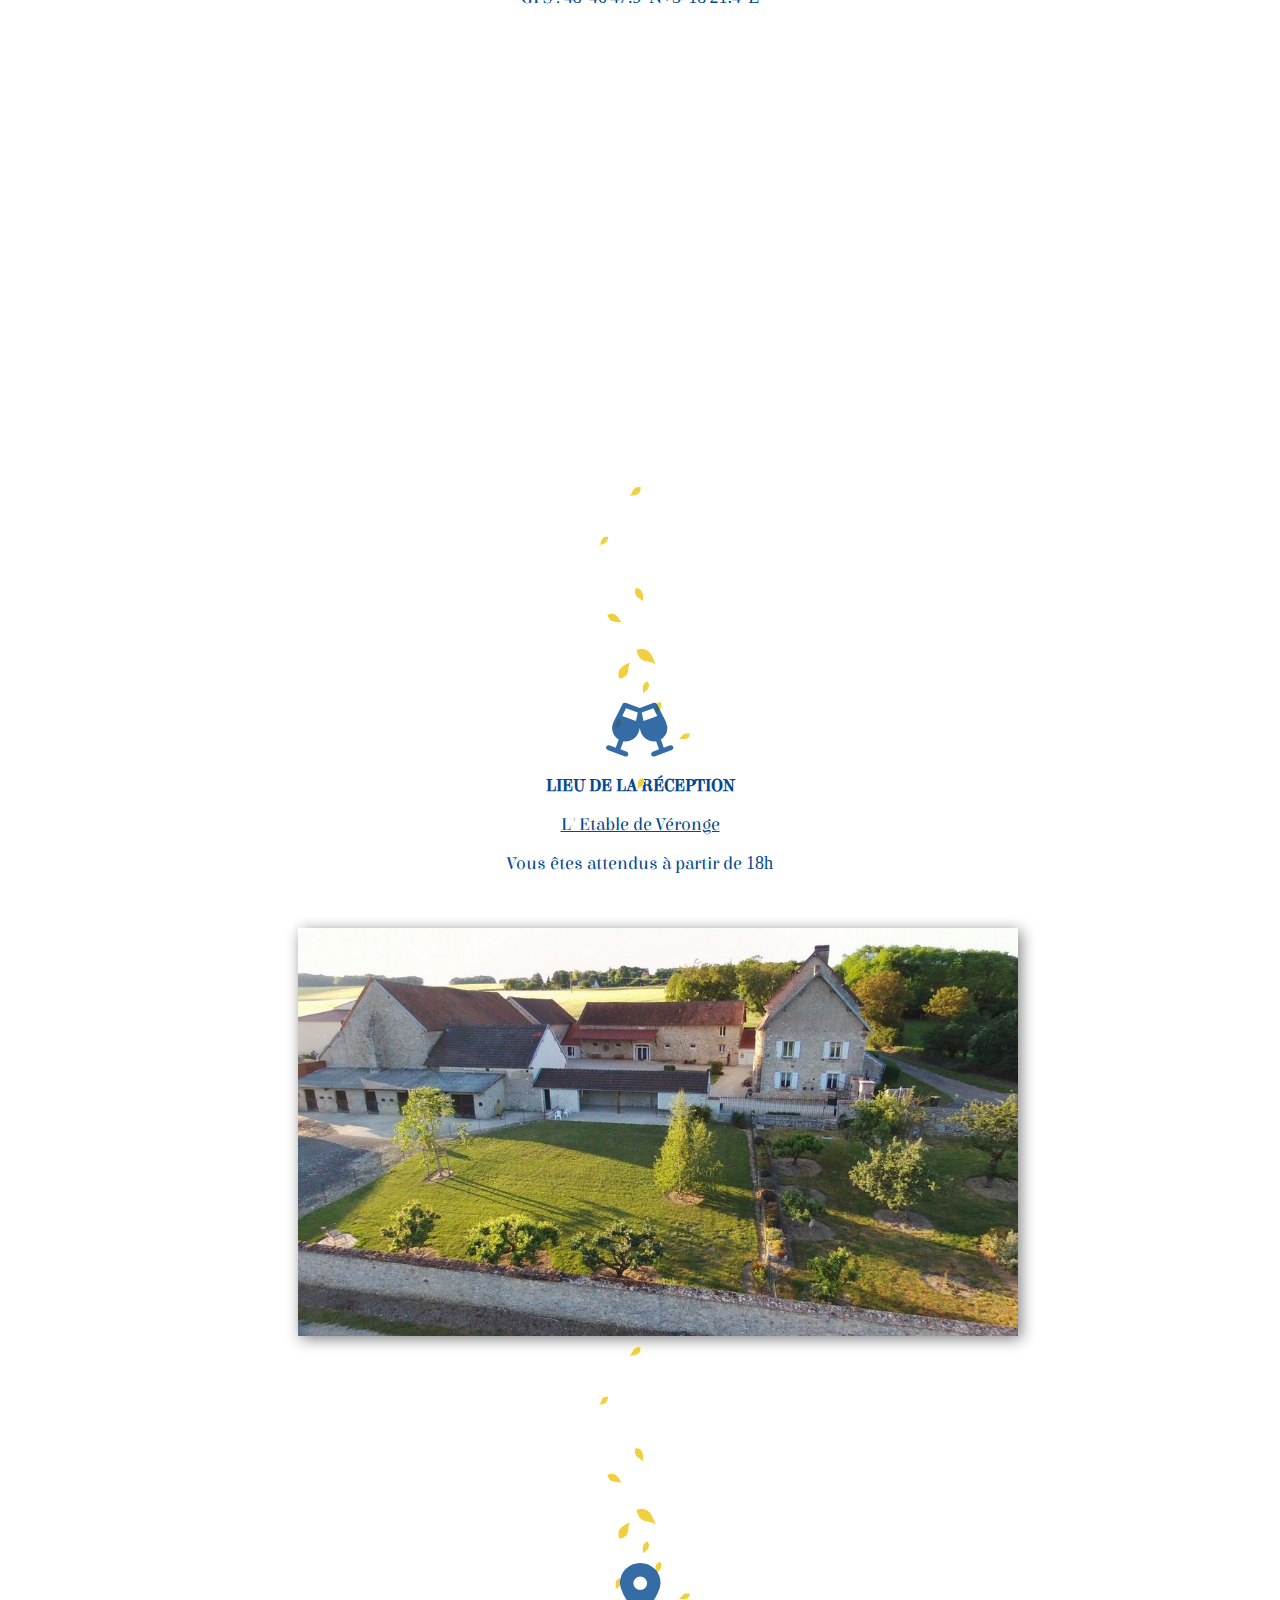
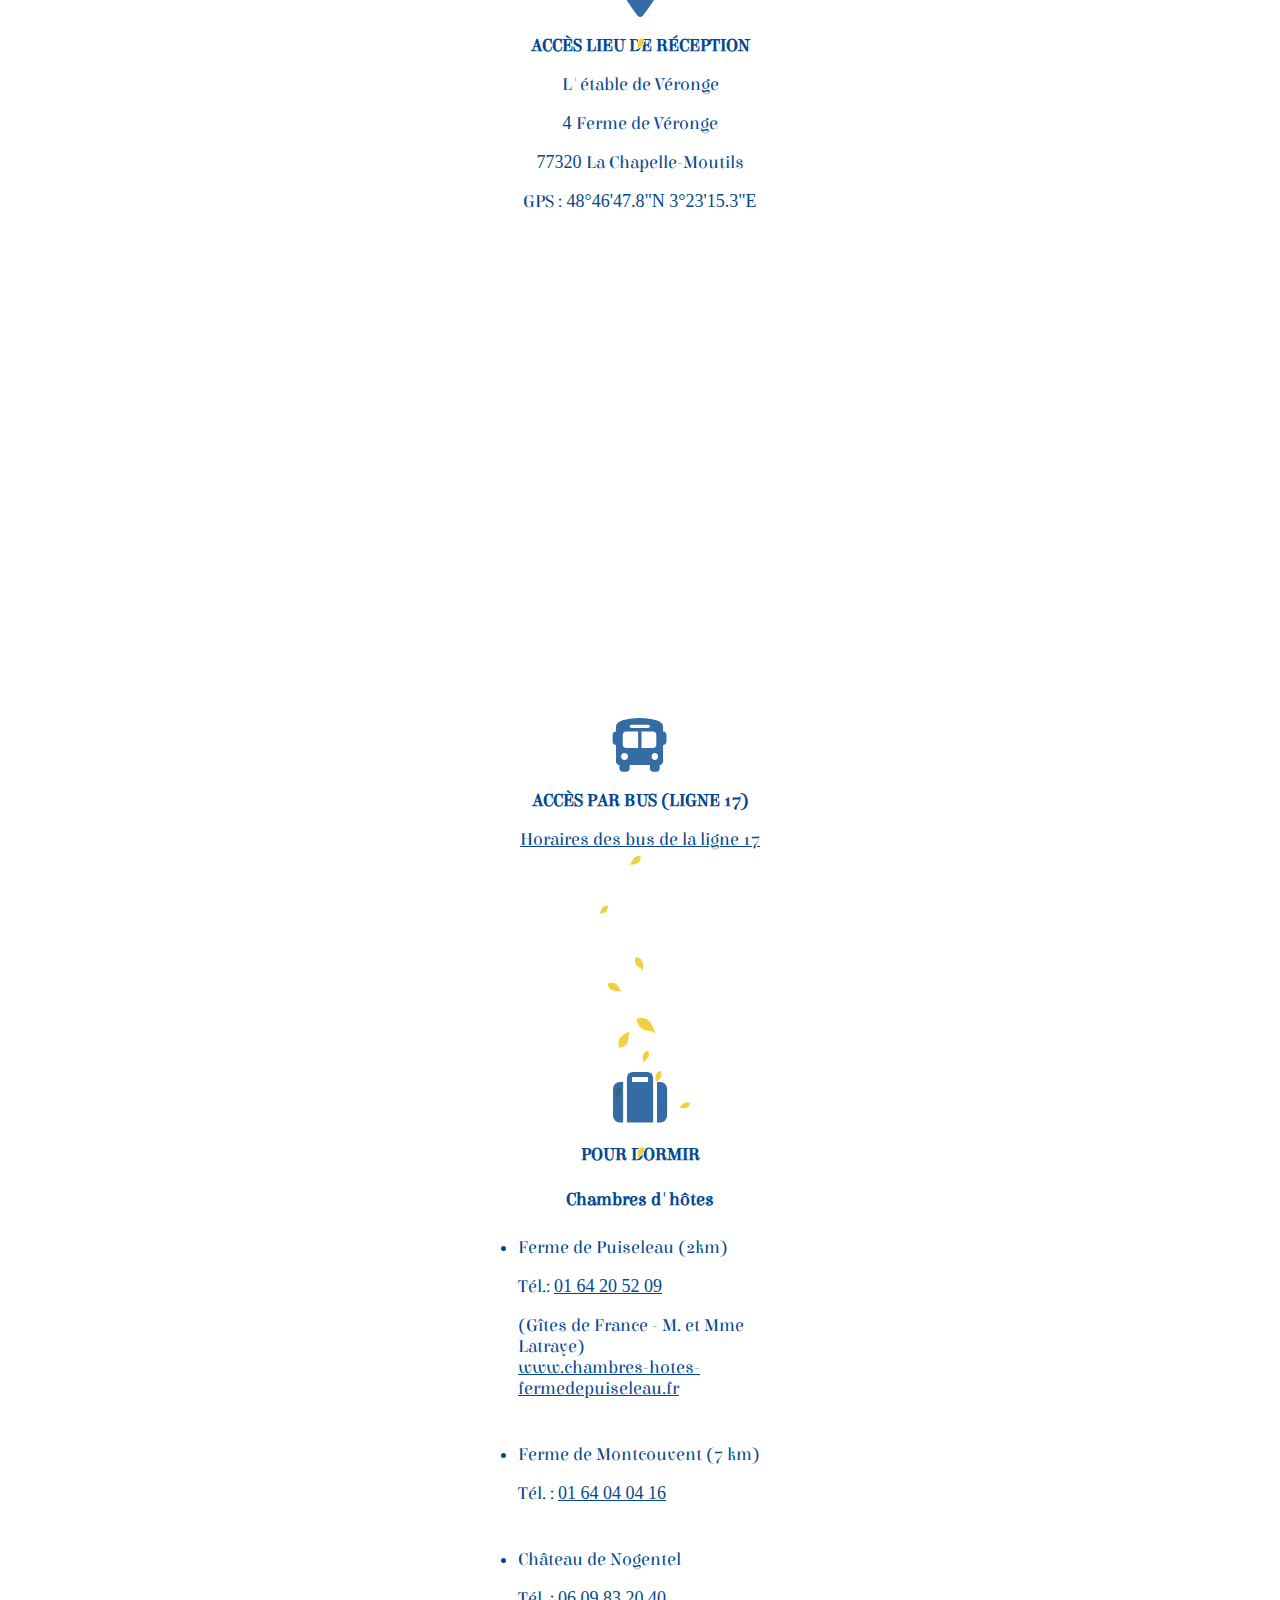
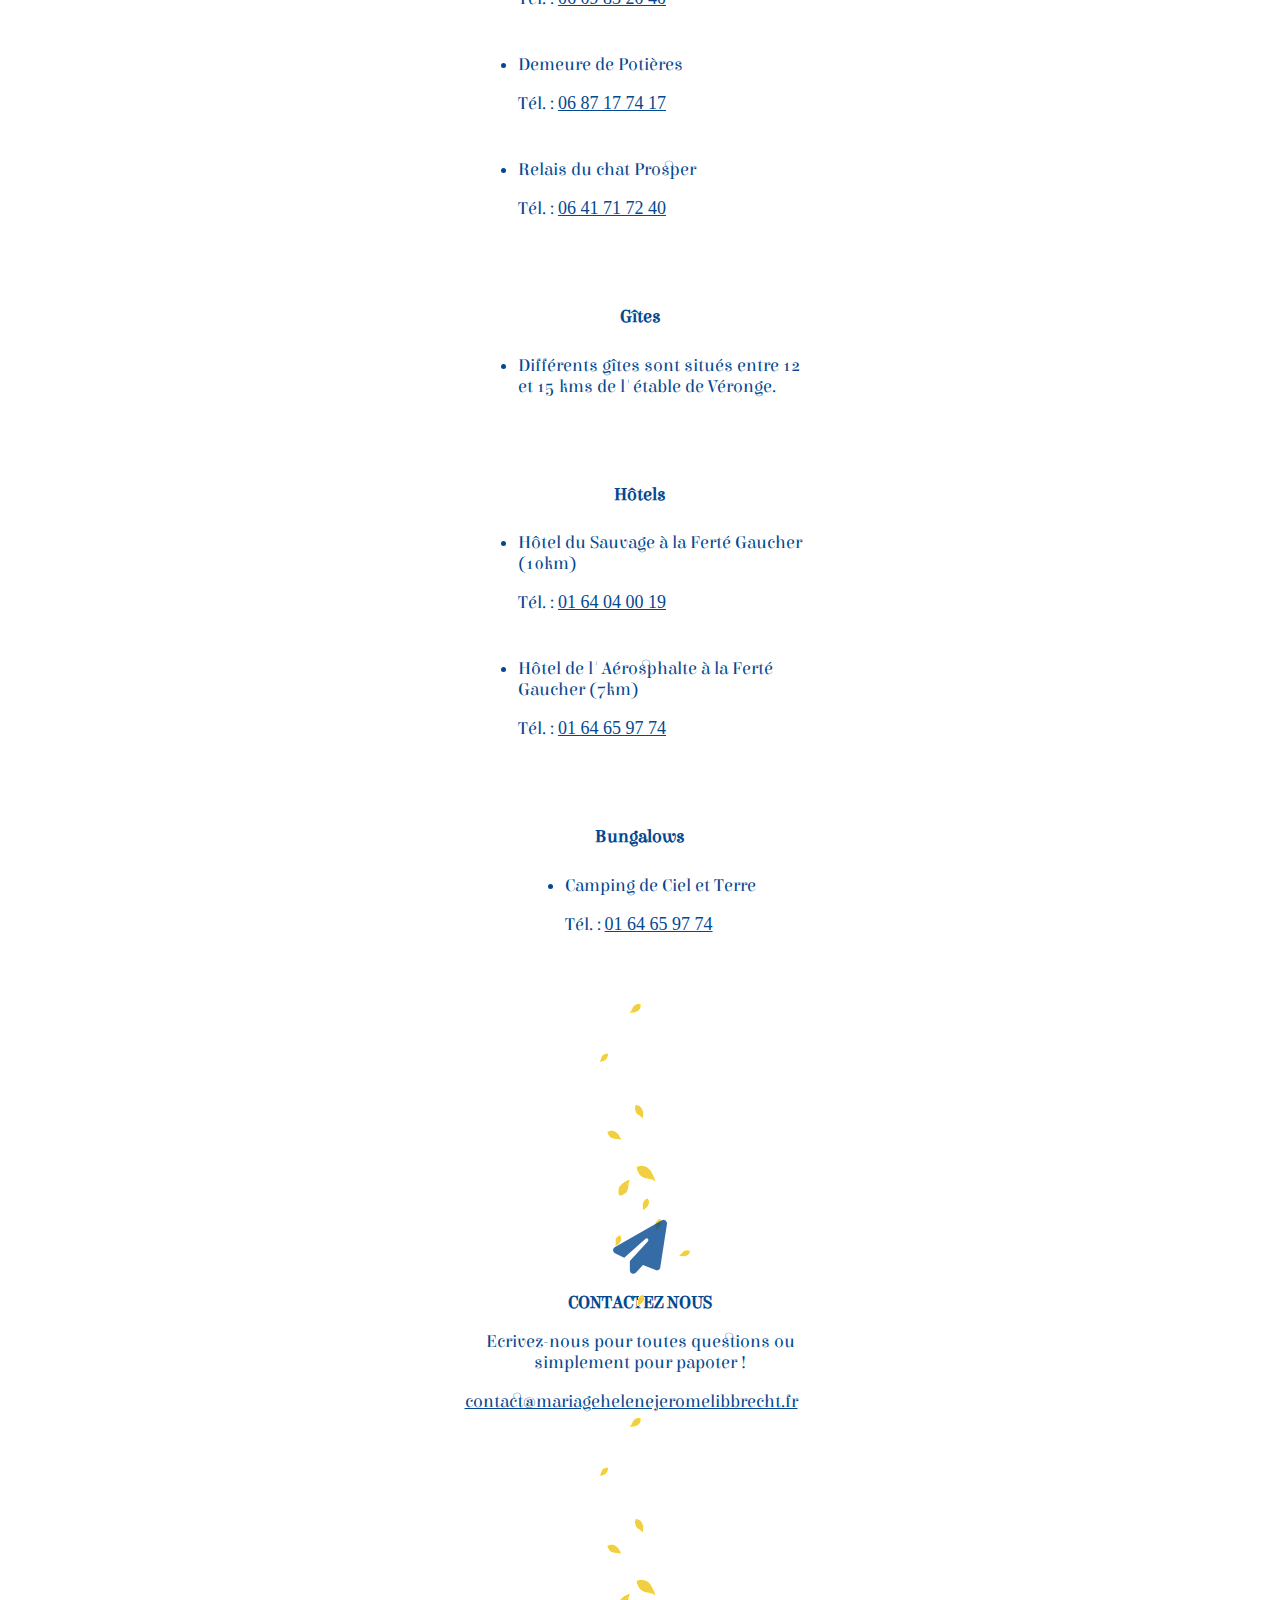
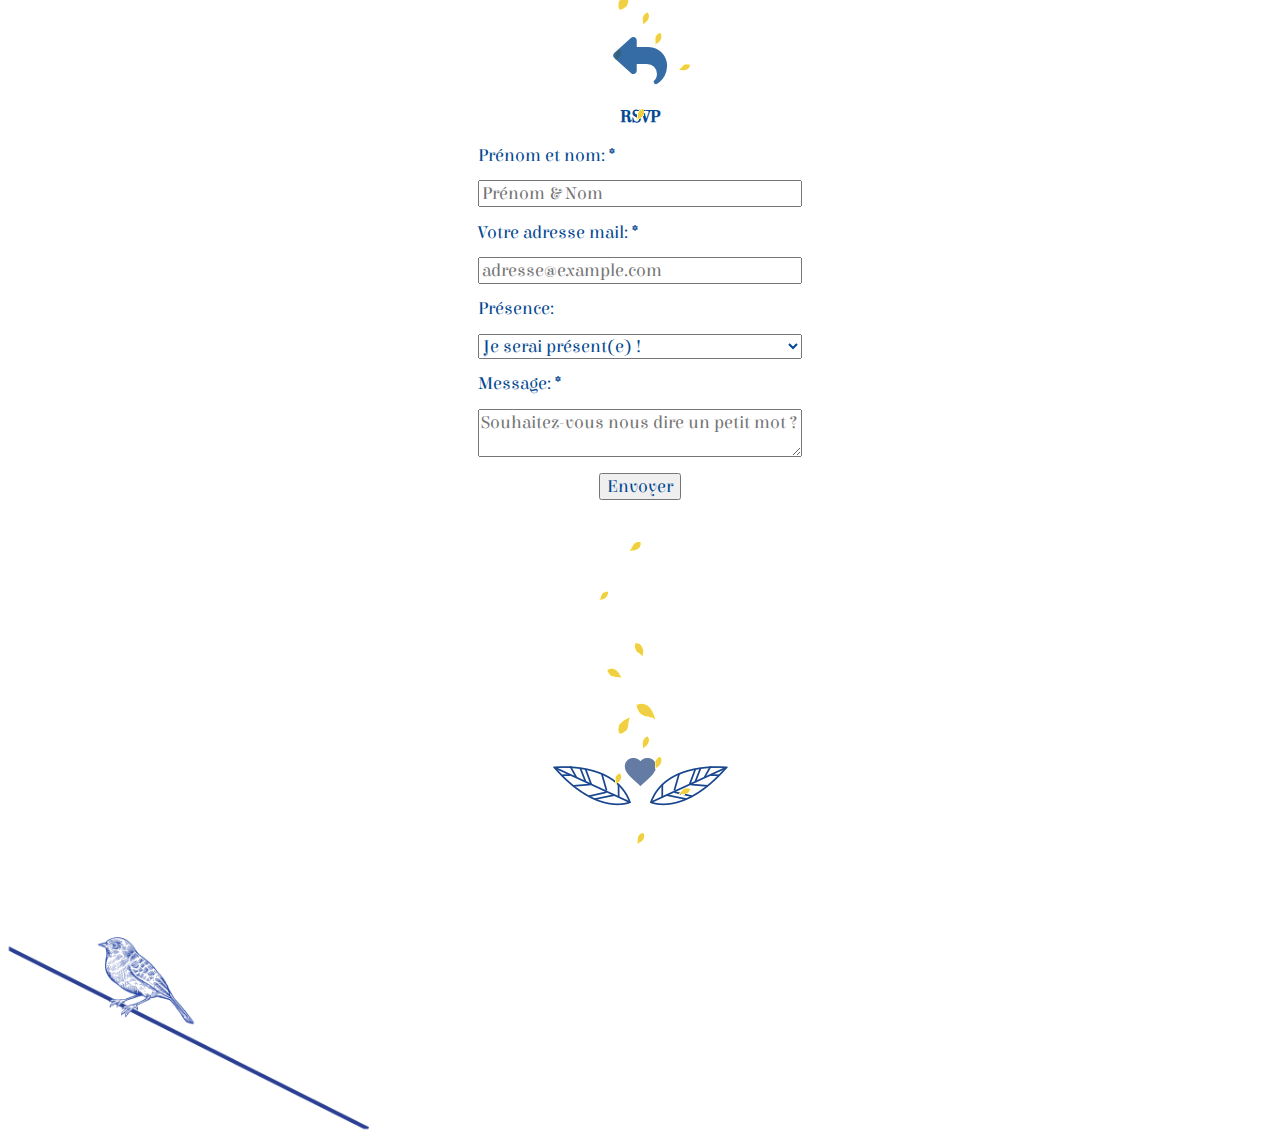
==== commit 85a148fe: "add bus hours" ====
--- a/src/index.html
+++ b/src/index.html
@@ -99,8 +99,13 @@
         <div >
           <iframe class="maps" src="https://www.google.com/maps/embed?pb=!1m18!1m12!1m3!1d2629.1061904564126!2d3.383361624335913!3d48.779862922709356!2m3!1f0!2f0!3f0!3m2!1i1024!2i768!4f13.1!3m3!1m2!1s0x47e8d1ba09dffe93%3A0x116416984f51b587!2sL&#39;Etable%20de%20V%C3%A9ronge!5e0!3m2!1sfr!2sfr!4v1673992248790!5m2!1sfr!2sfr" width="500" height="375" style="border:0;" allowfullscreen="" loading="lazy" referrerpolicy="no-referrer-when-downgrade"></iframe>
         </div>
- 
-      </div>
+        </div>
+        <div class="details">
+          <i class="fas fa-bus"></i>
+          <h3 class="details-heading">Accès par bus (Ligne 17)</h3>
+          <a href="./documents//ACCES-BUS_ligne_17-01082022_230501_173401.pdf">Horaires des bus de la ligne 17</a>
+        </div>
+      
       <div class="petales">
         <img src="./img/petales.png" />
       </div>
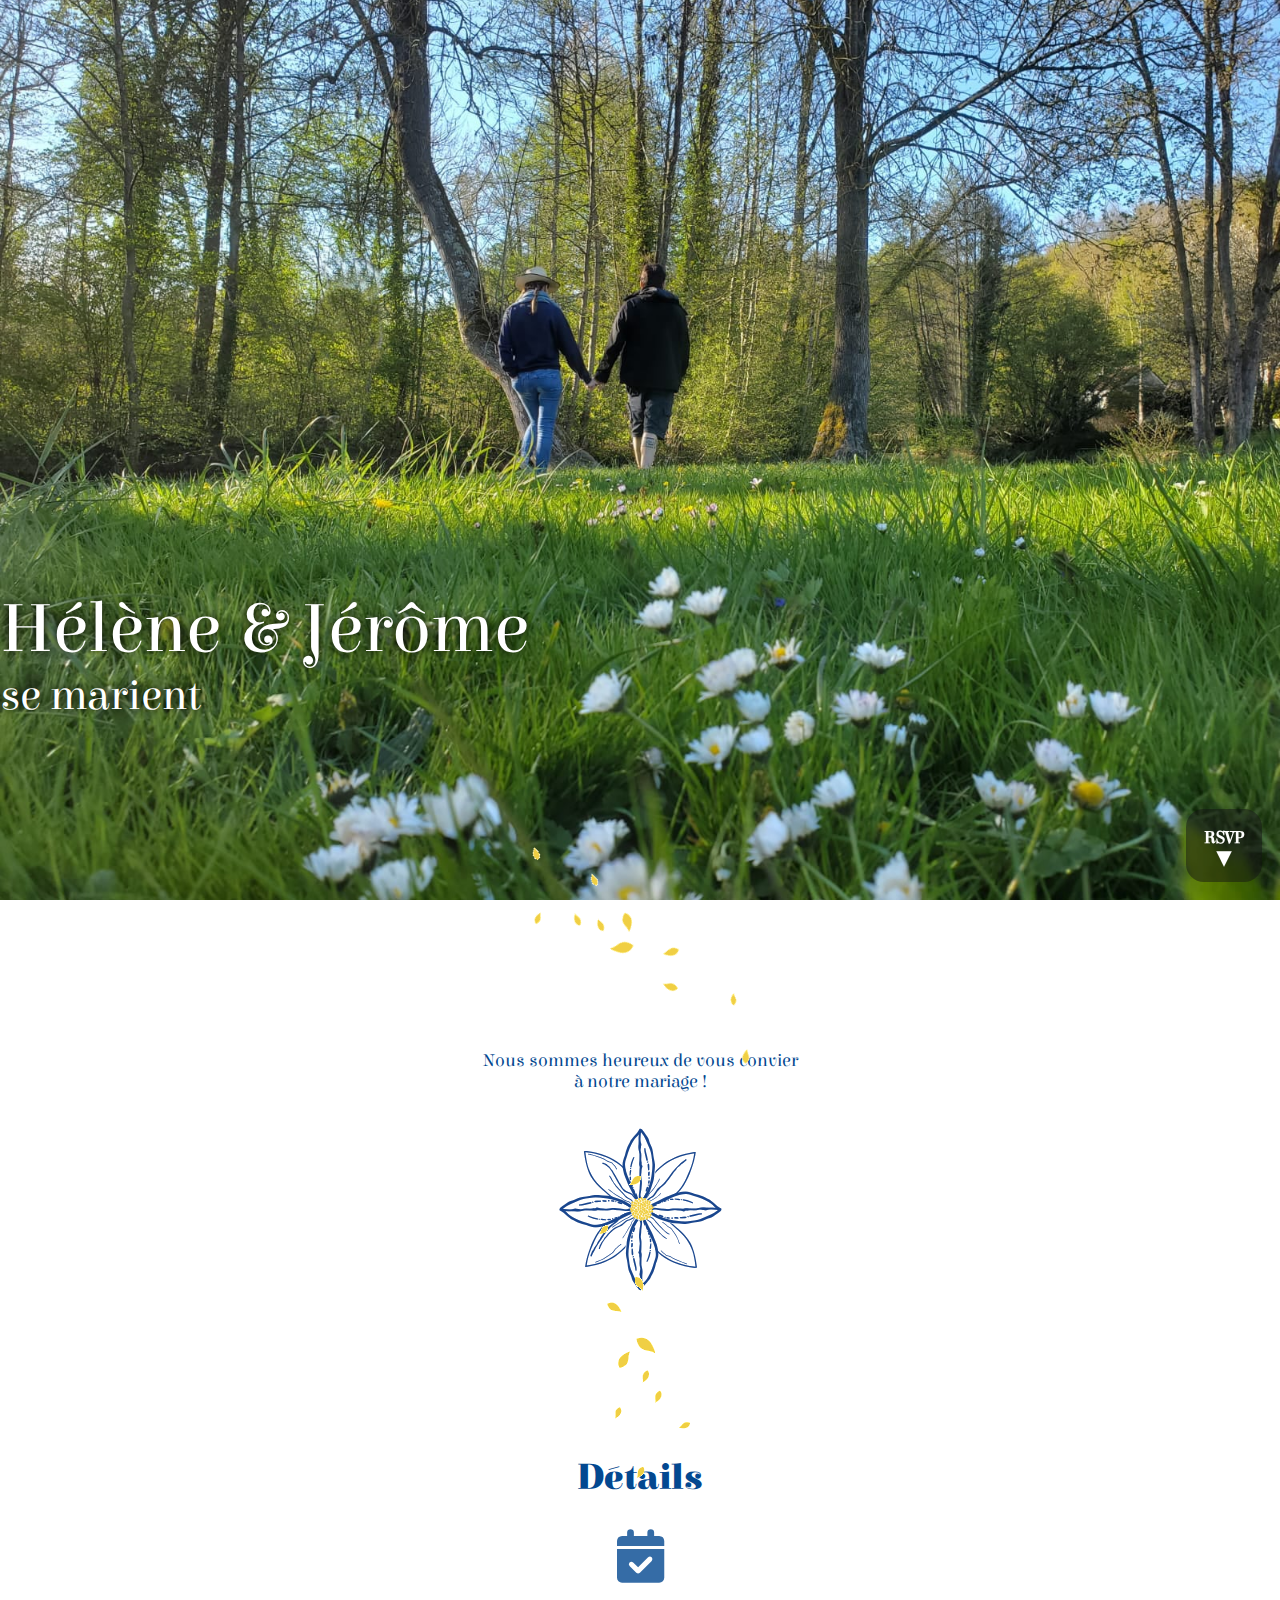
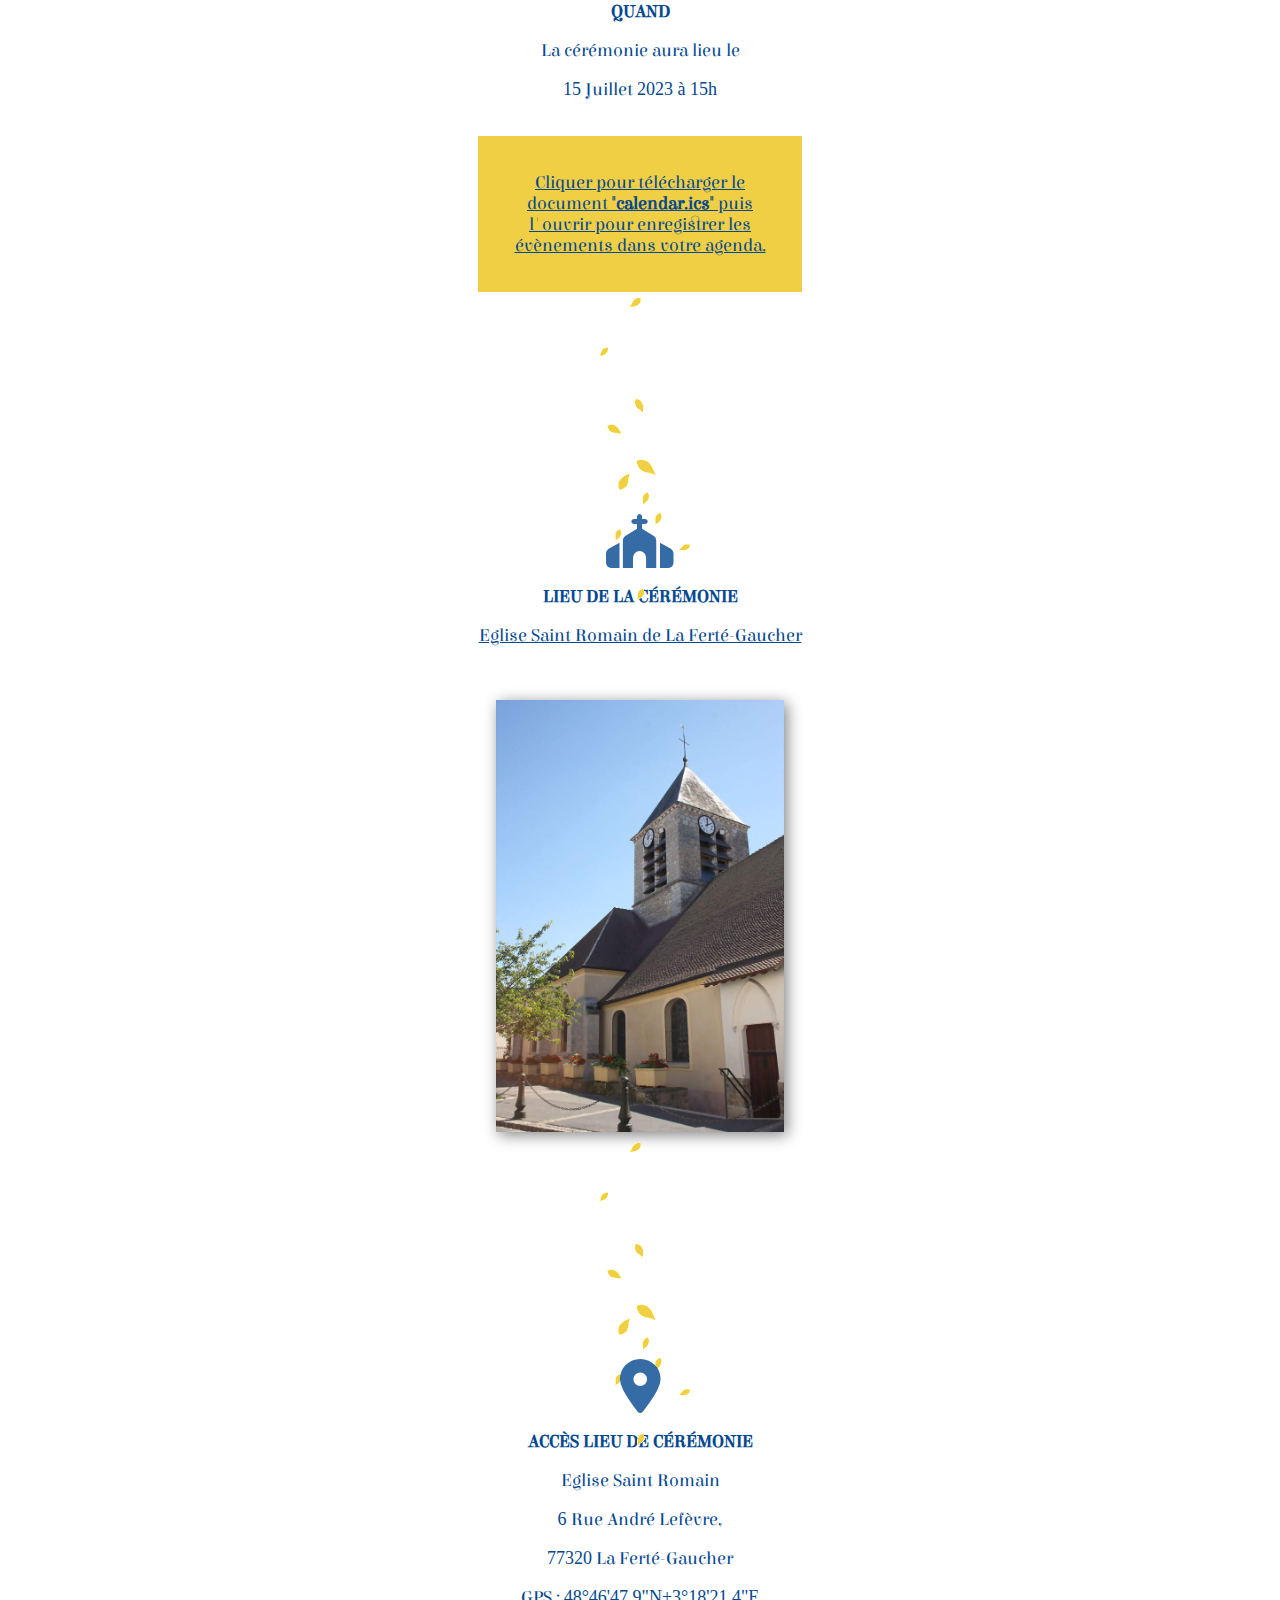
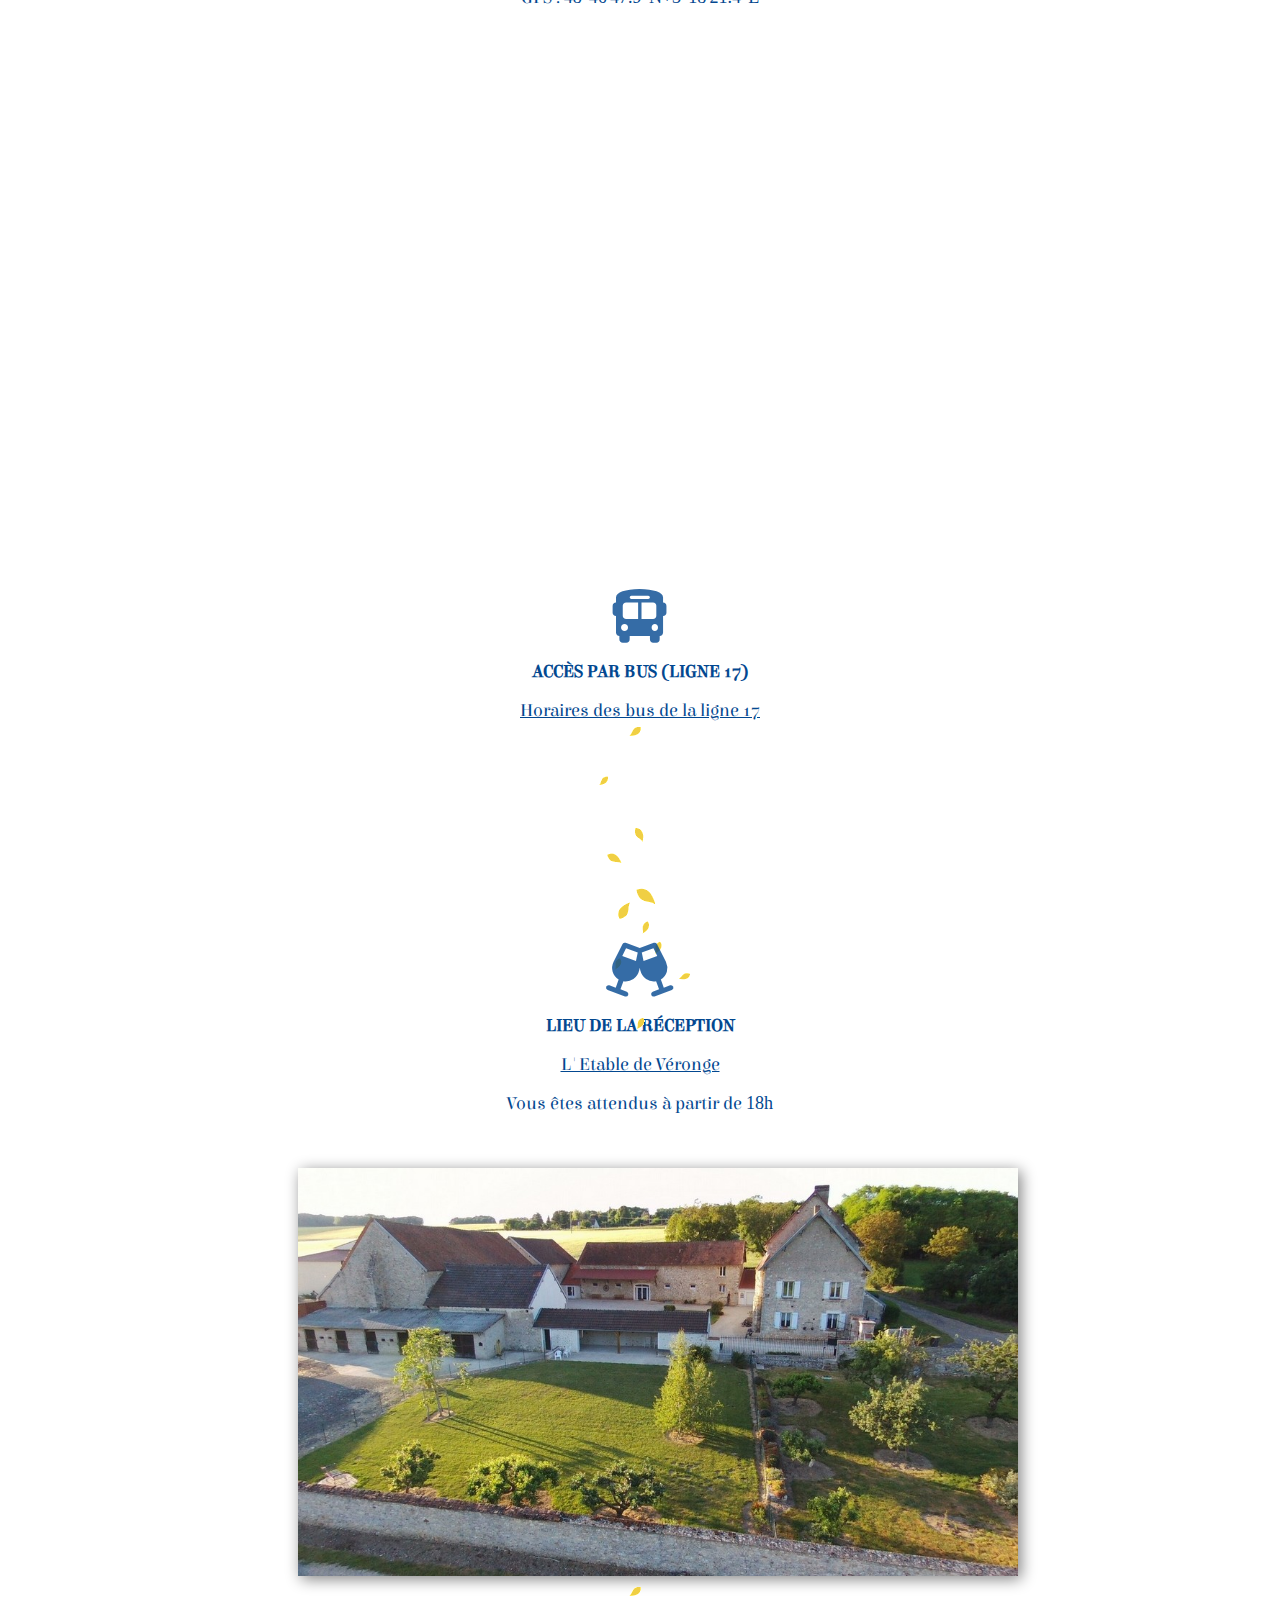
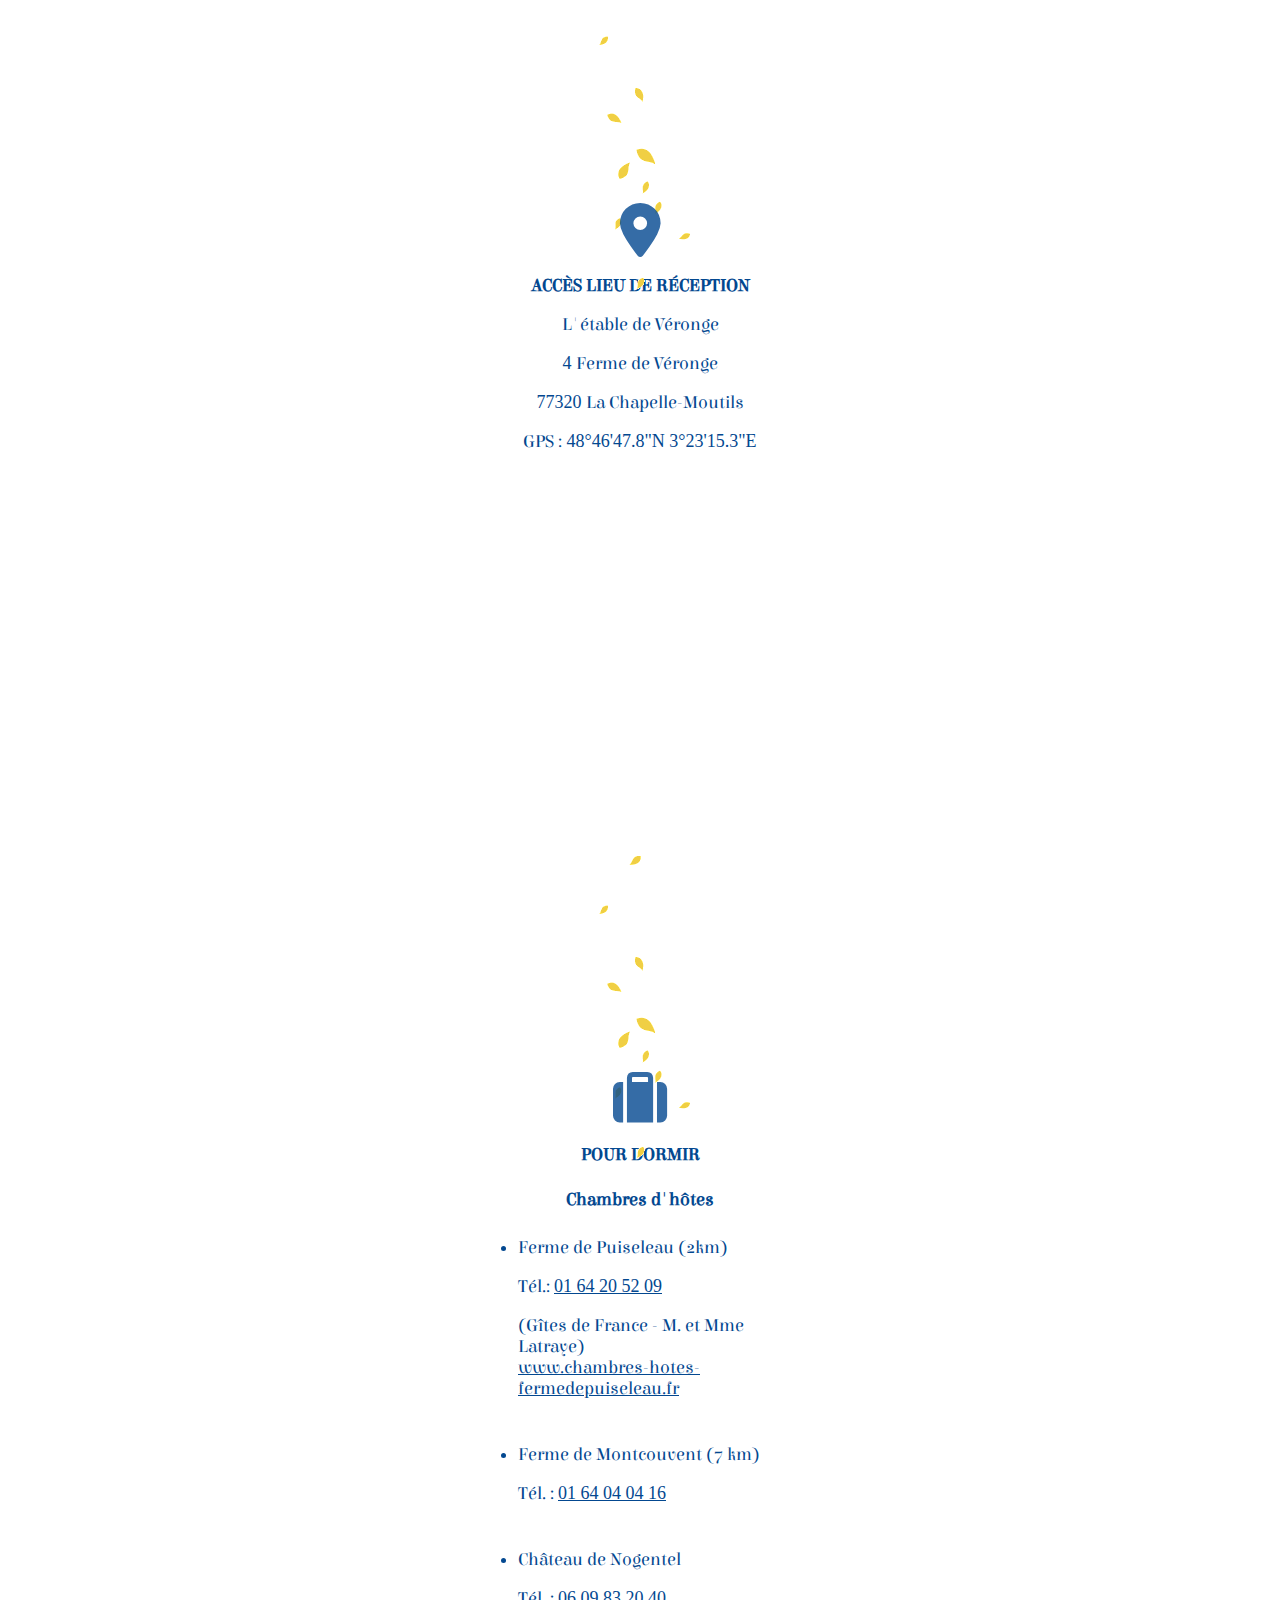
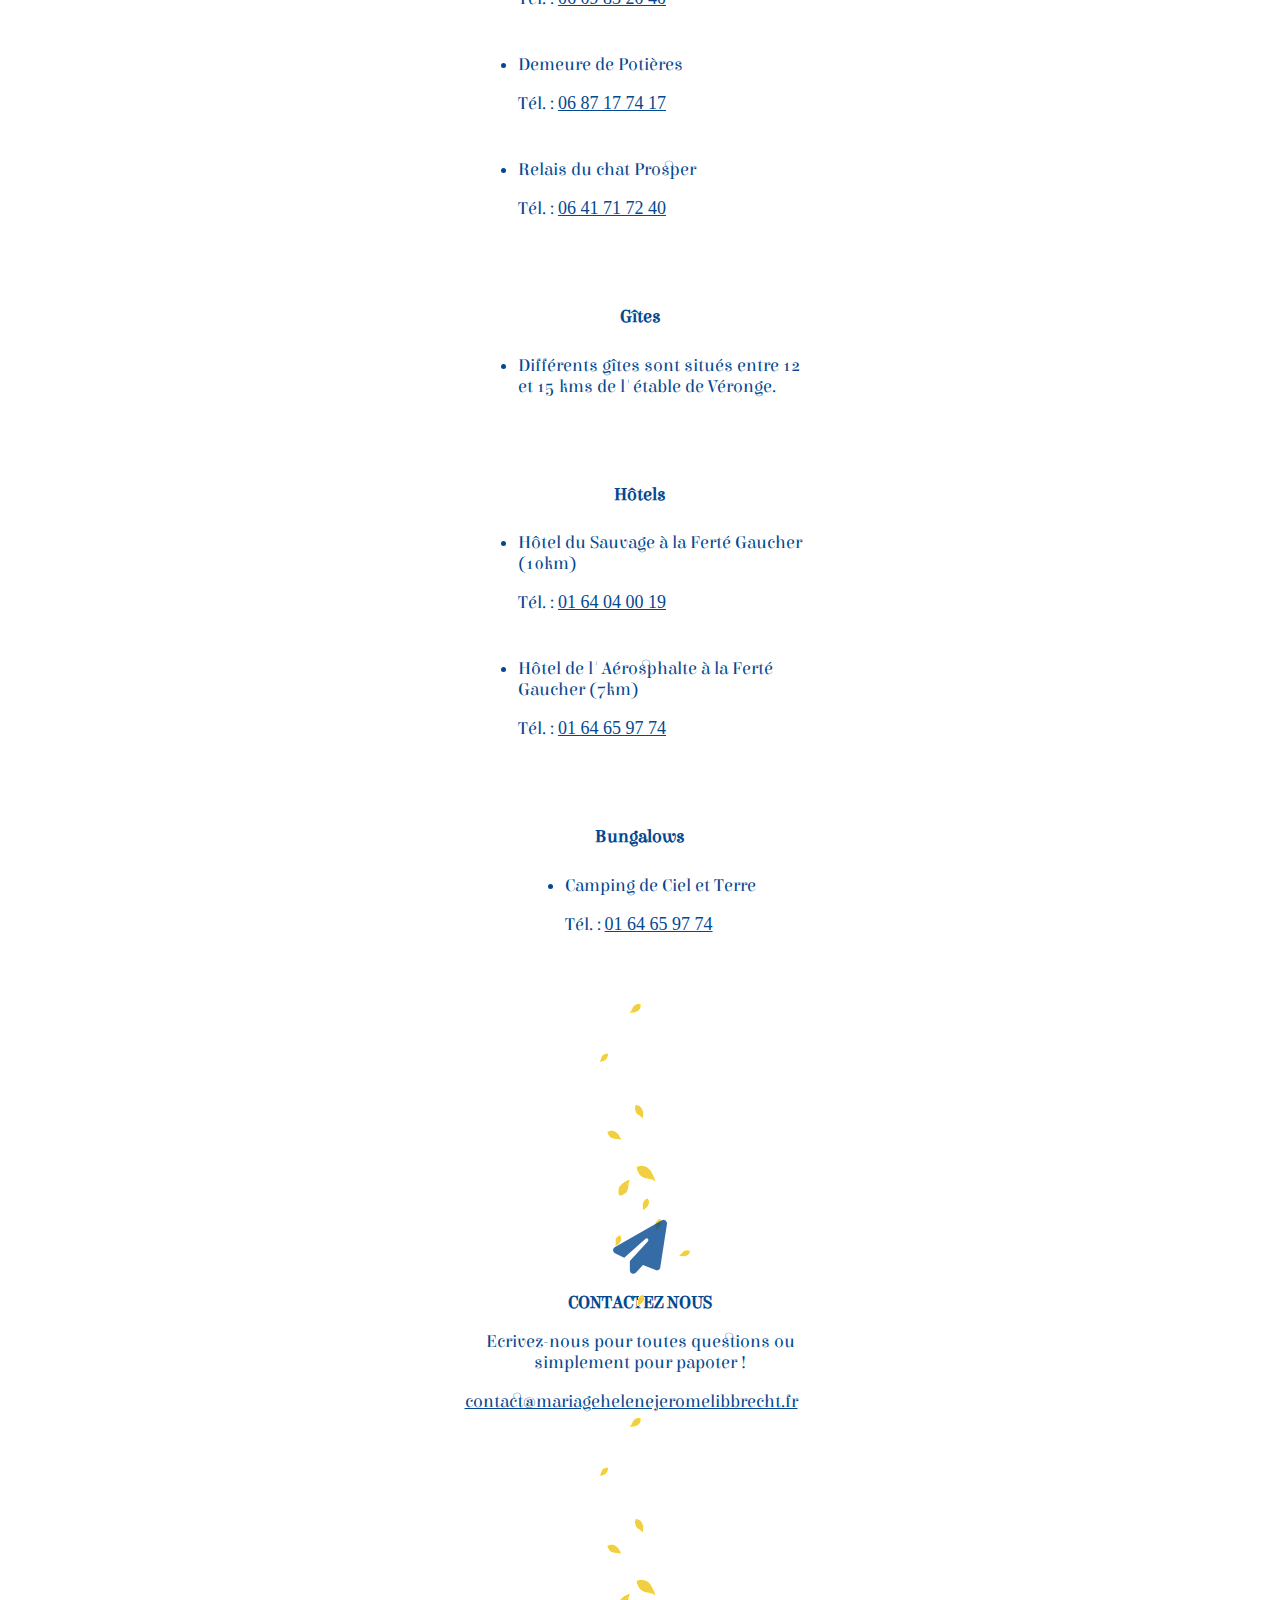
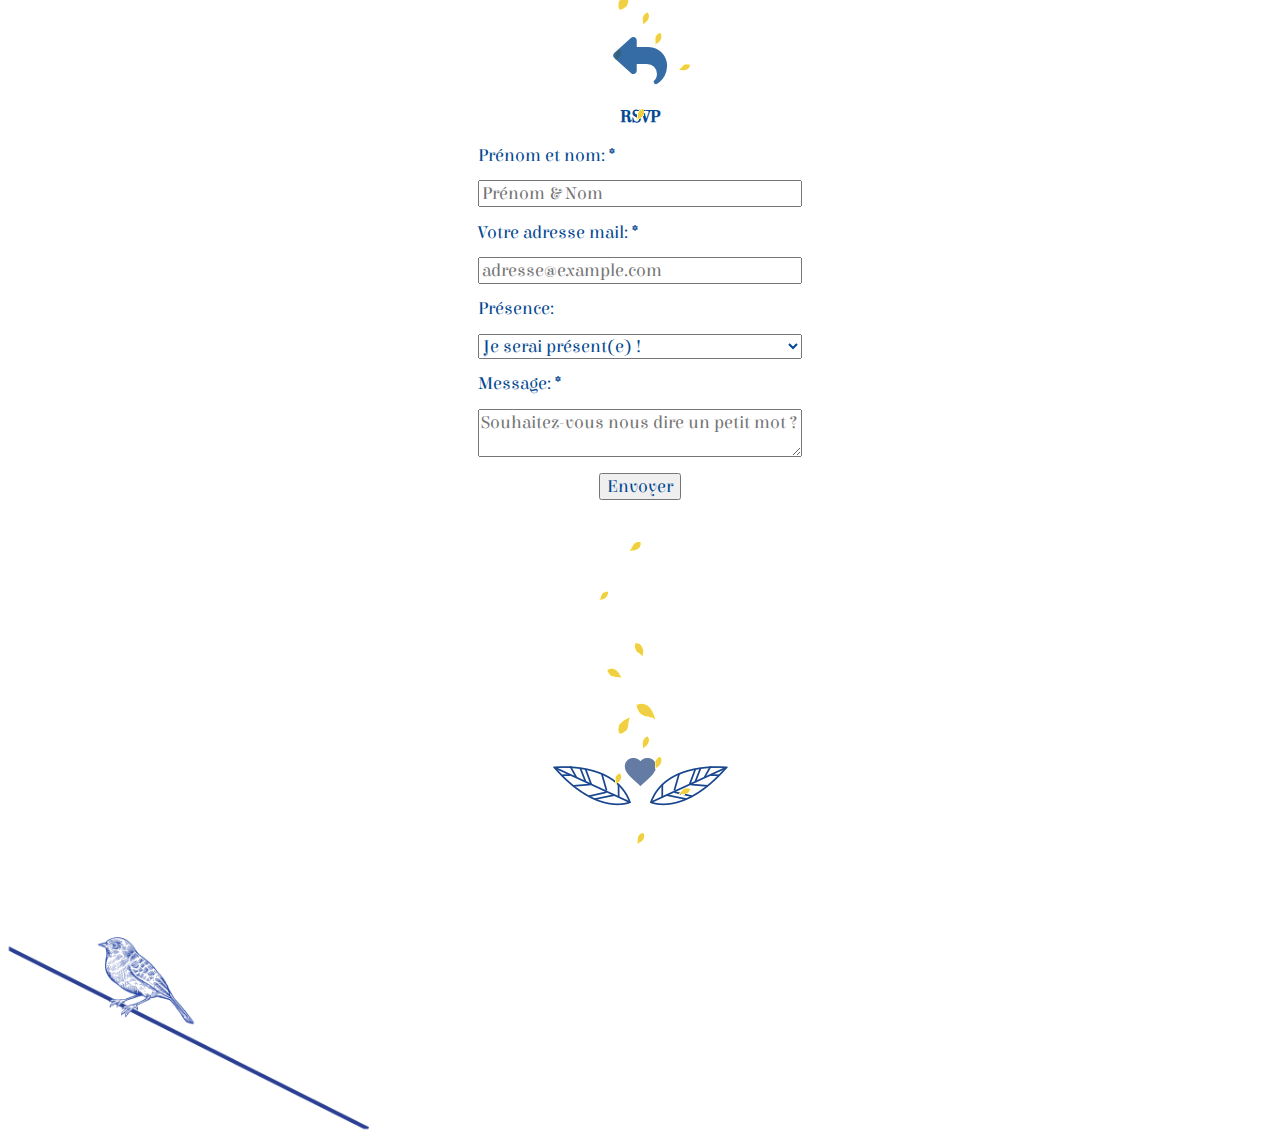
==== commit 7785a521: "fix bus position" ====
--- a/src/index.html
+++ b/src/index.html
@@ -75,6 +75,14 @@
         </div>
         
       </div>
+
+      <div class="details">
+        <i class="fas fa-bus"></i>
+        <h3 class="details-heading">Accès par bus (Ligne 17)</h3>
+        <a href="./documents//ACCES-BUS_ligne_17-01082022_230501_173401.pdf">Horaires des bus de la ligne 17</a>
+      </div>
+    
+
       <div class="petales">
         <img src="./img/petales.png" />
       </div>
@@ -99,11 +107,6 @@
         <div >
           <iframe class="maps" src="https://www.google.com/maps/embed?pb=!1m18!1m12!1m3!1d2629.1061904564126!2d3.383361624335913!3d48.779862922709356!2m3!1f0!2f0!3f0!3m2!1i1024!2i768!4f13.1!3m3!1m2!1s0x47e8d1ba09dffe93%3A0x116416984f51b587!2sL&#39;Etable%20de%20V%C3%A9ronge!5e0!3m2!1sfr!2sfr!4v1673992248790!5m2!1sfr!2sfr" width="500" height="375" style="border:0;" allowfullscreen="" loading="lazy" referrerpolicy="no-referrer-when-downgrade"></iframe>
         </div>
-        </div>
-        <div class="details">
-          <i class="fas fa-bus"></i>
-          <h3 class="details-heading">Accès par bus (Ligne 17)</h3>
-          <a href="./documents//ACCES-BUS_ligne_17-01082022_230501_173401.pdf">Horaires des bus de la ligne 17</a>
         </div>
       
       <div class="petales">
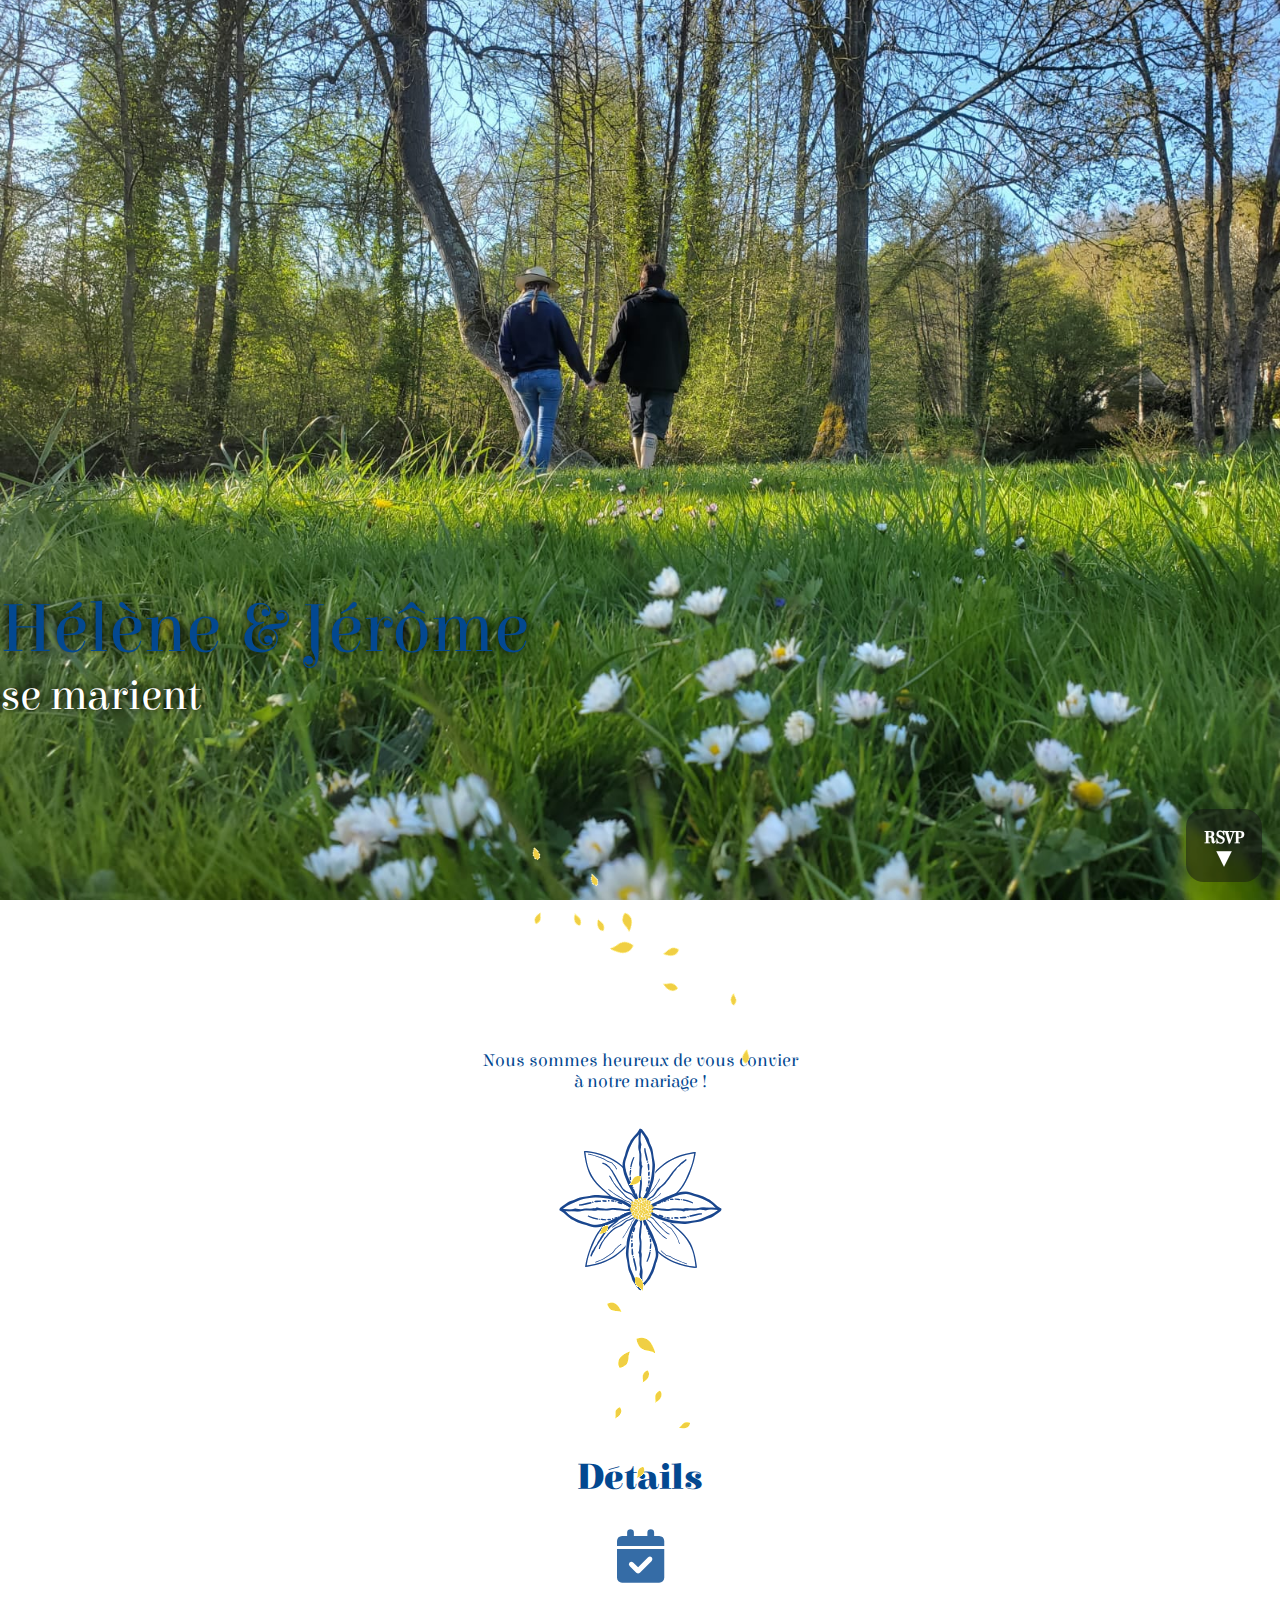
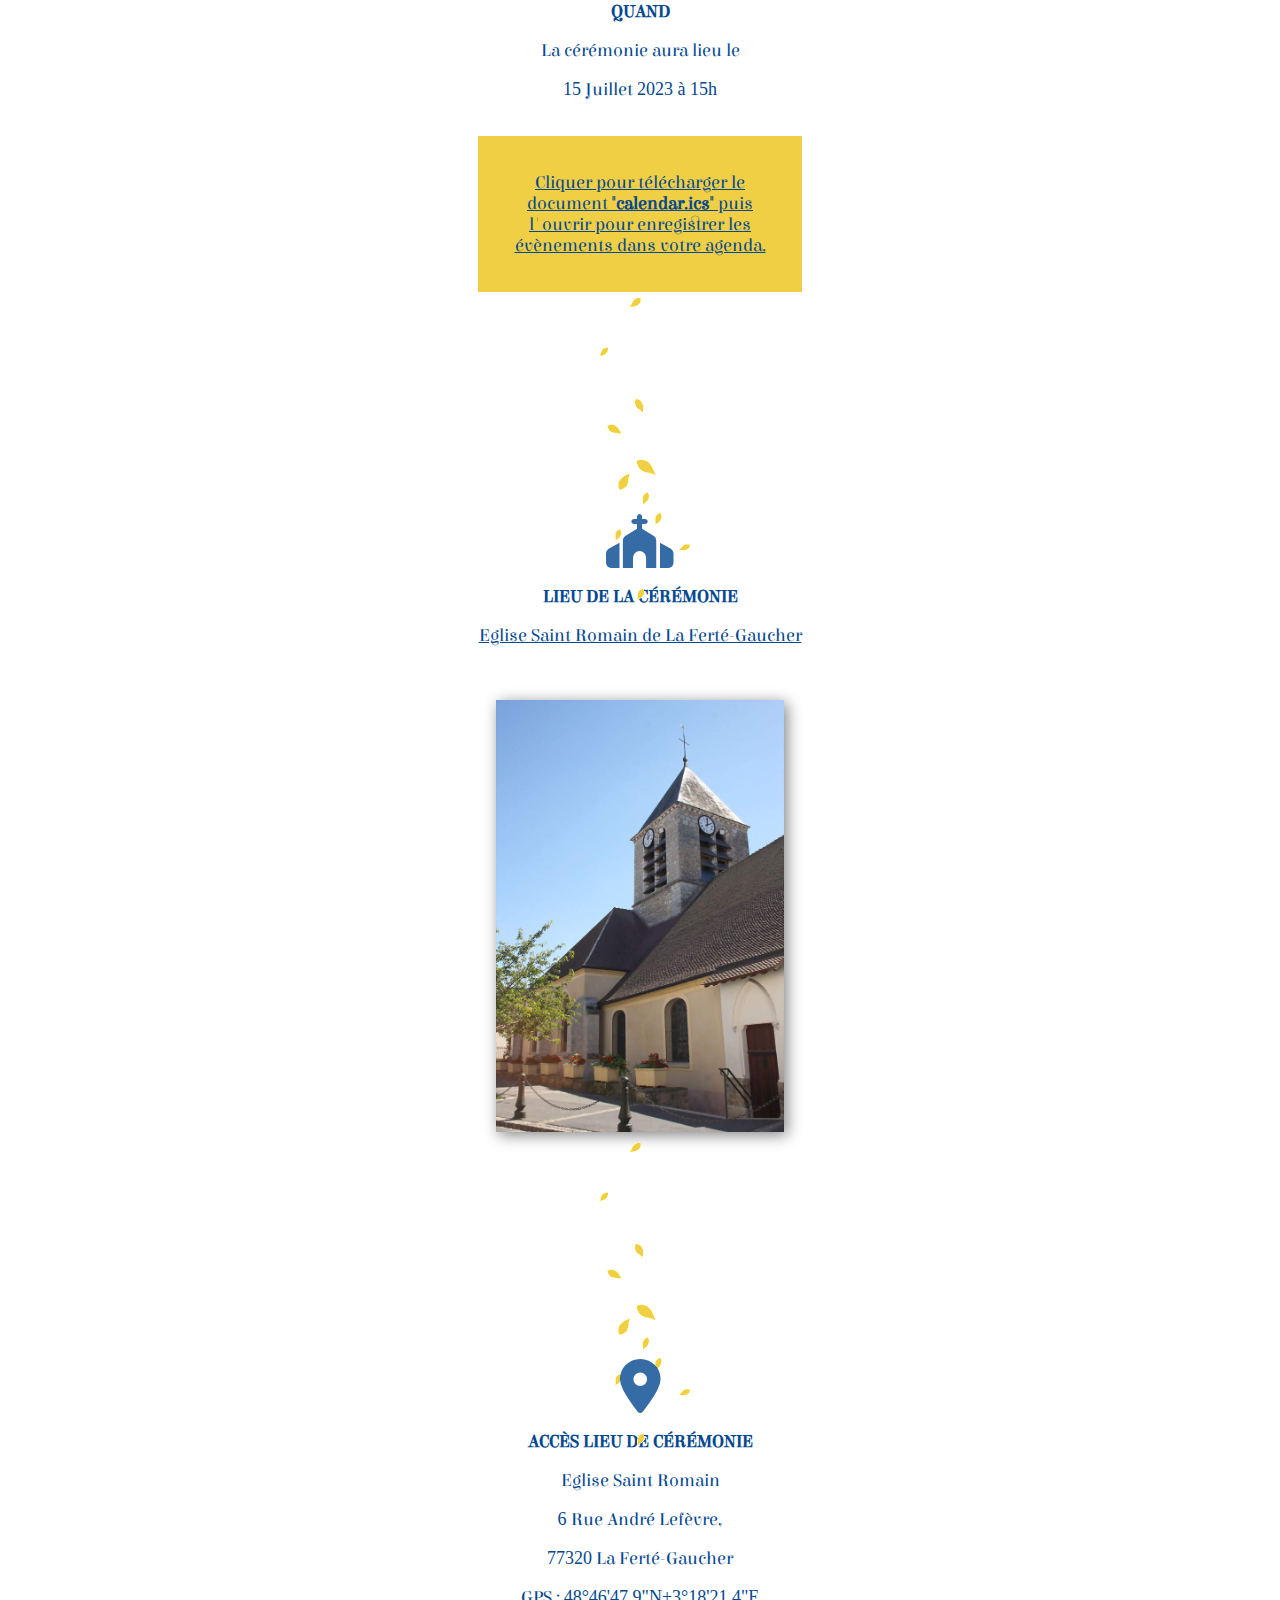
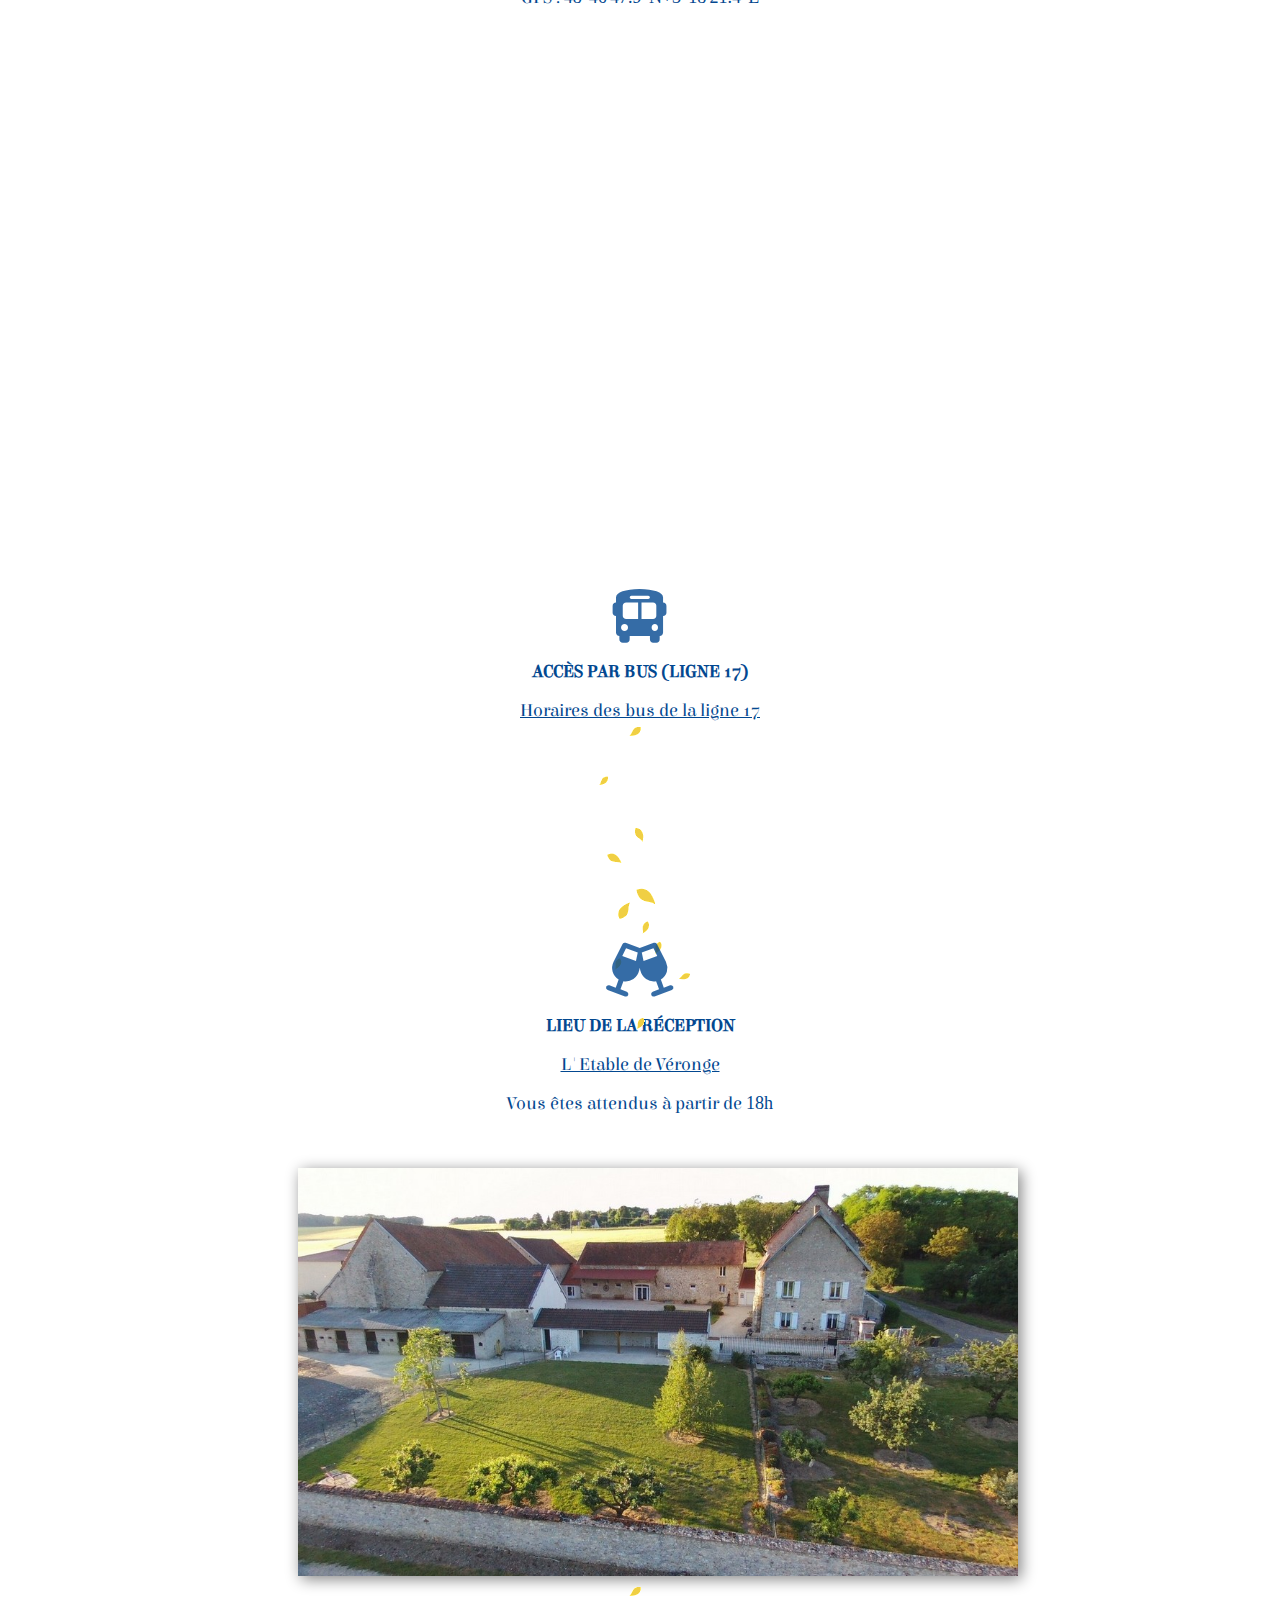
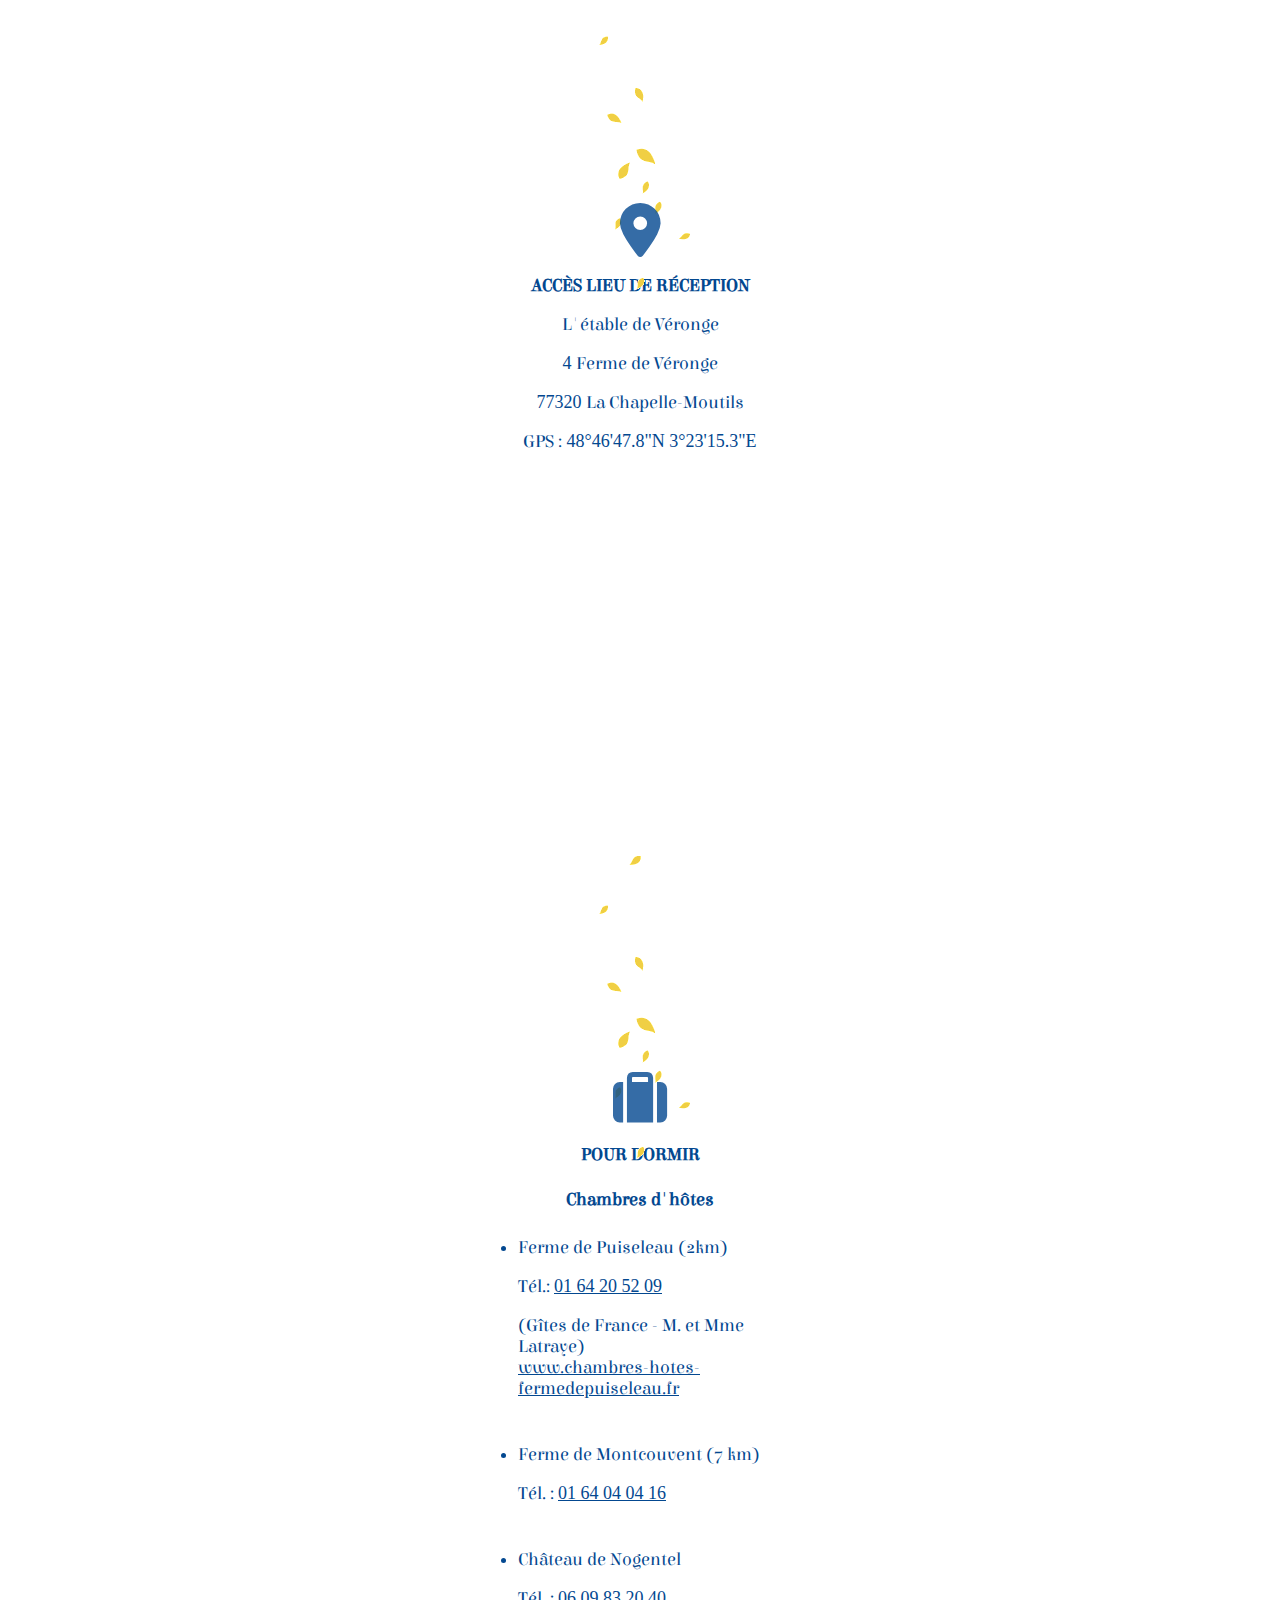
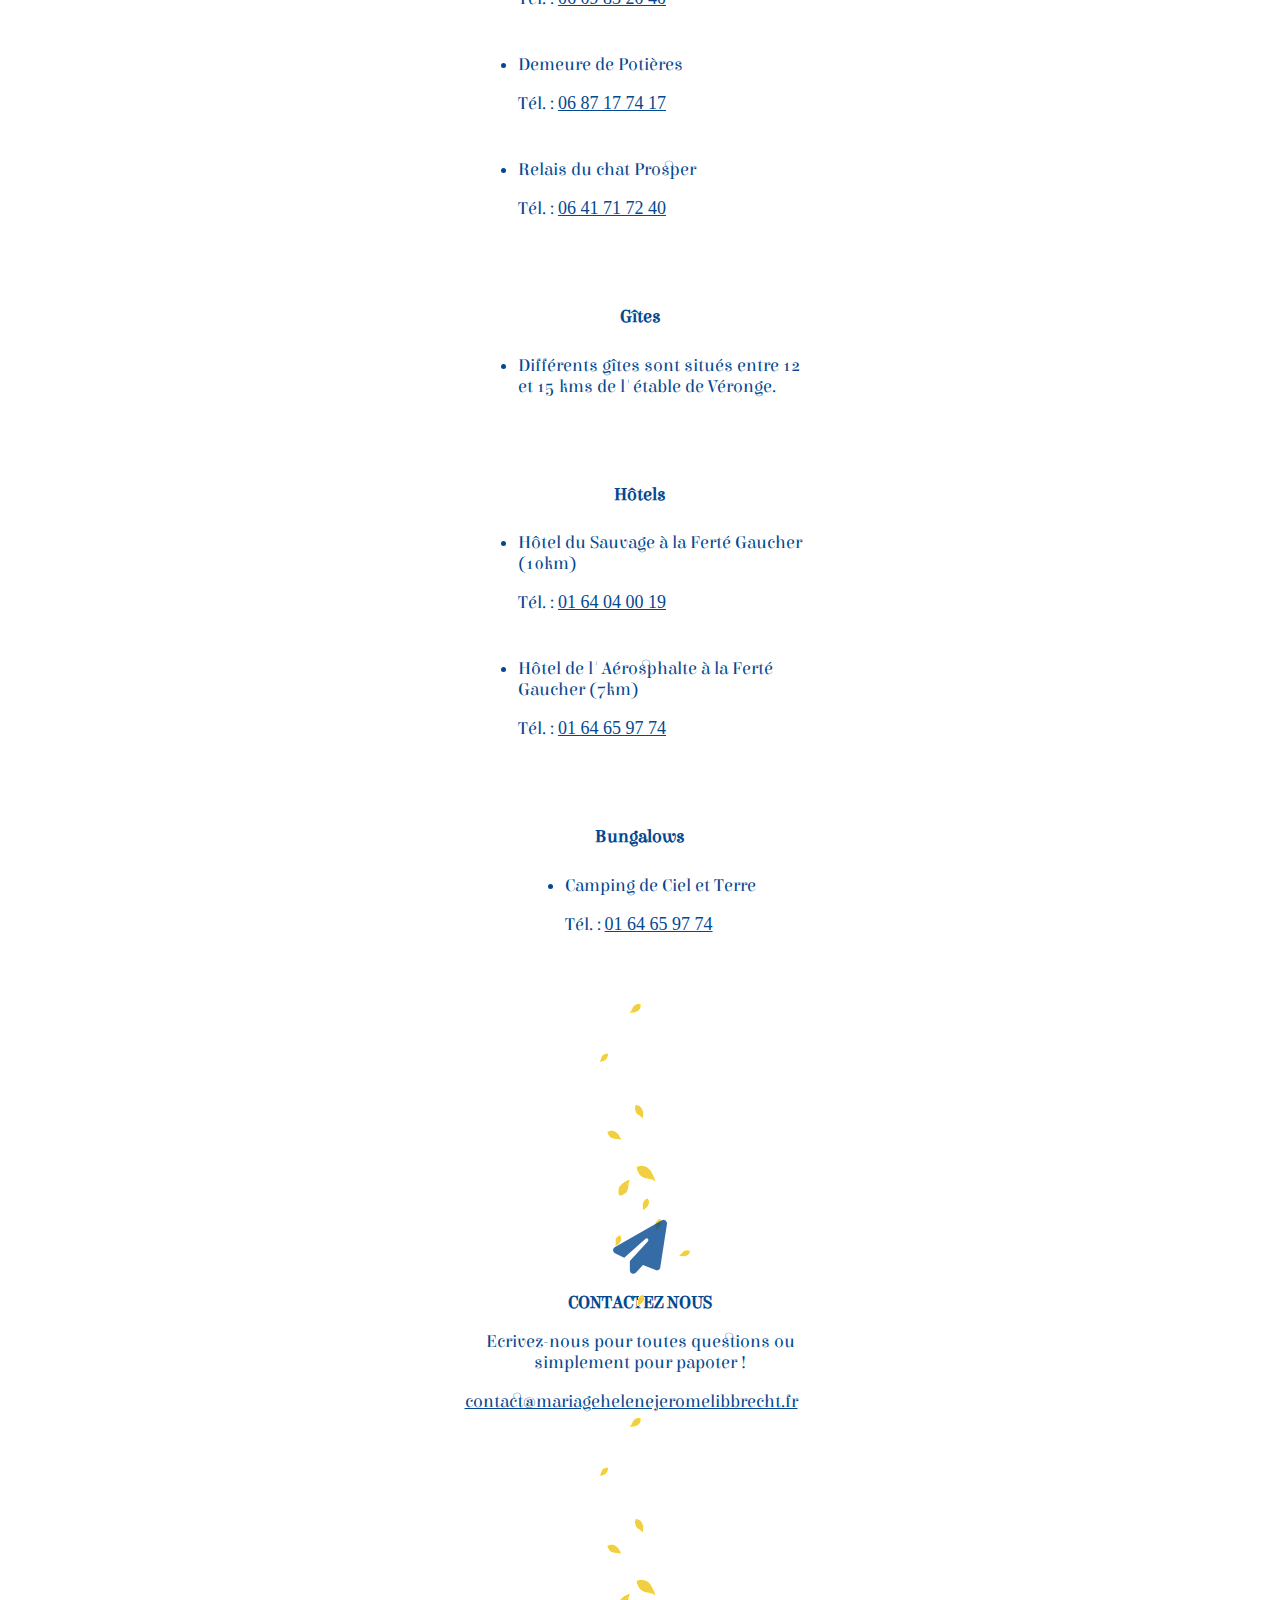
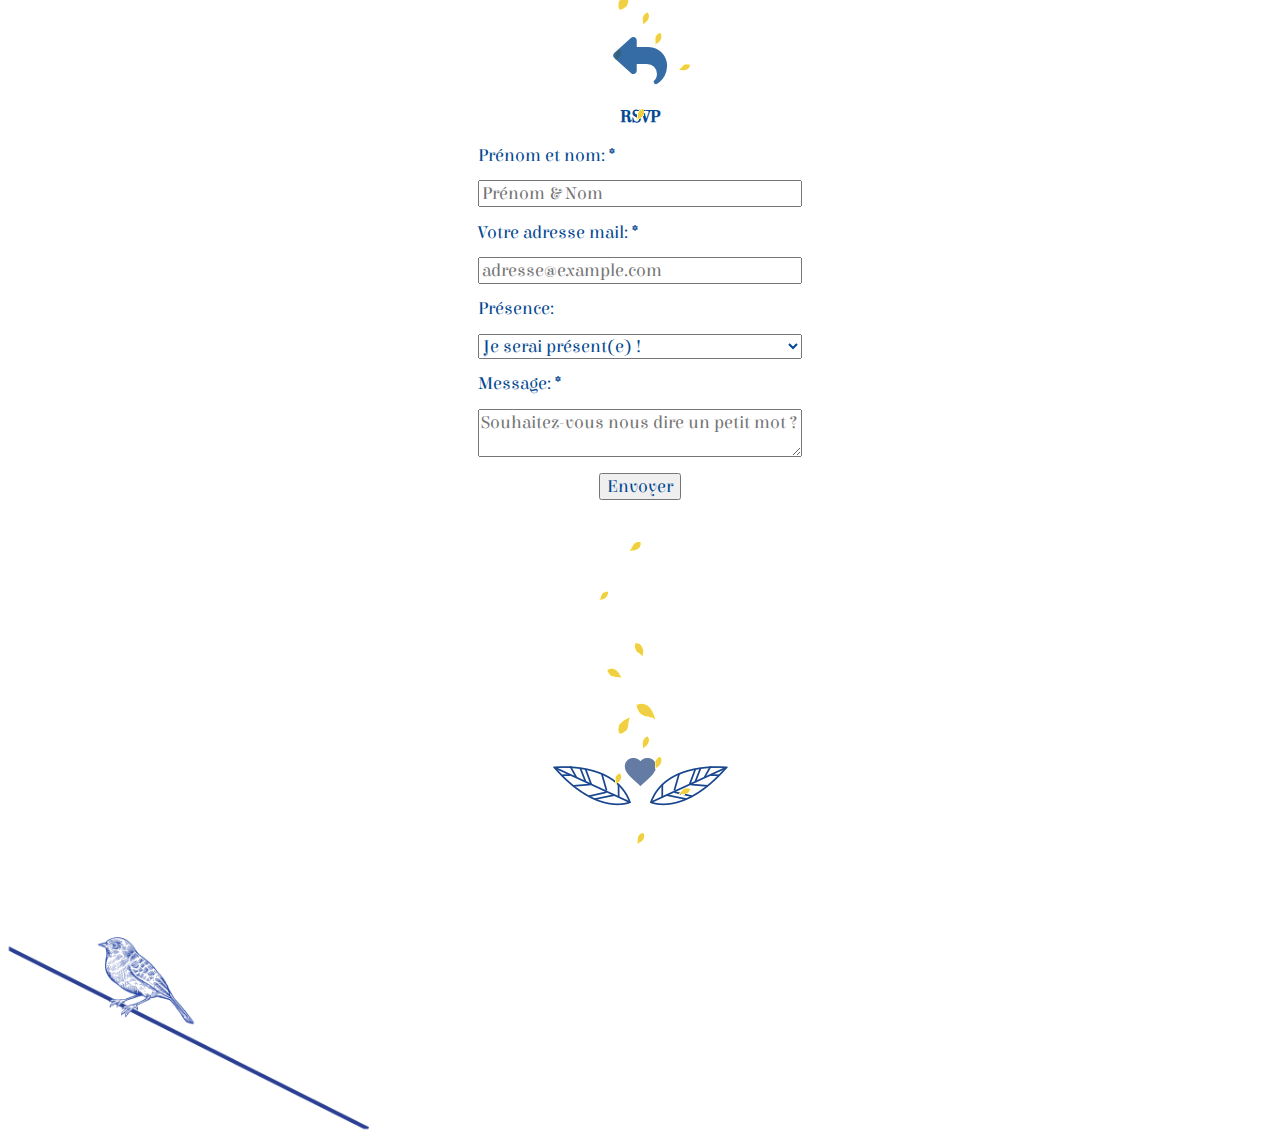
==== commit 0cfbc13d: "refactor index/css to add photos.html page" ====
--- a/src/index.html
+++ b/src/index.html
@@ -12,11 +12,11 @@
   <body>
     <div class="papillon particle elem1 anim-delay1"></div>
     
-    <header class="header">
-      <h1 class="heading">
+    <header class="header-ban">
+      <h1 class="heading-ban">
         Hélène & Jérôme
         
-        <span class="heading-subtext"> se marient </span>
+        <span class="heading-ban-subtext"> se marient </span>
       </h1>
     </header>
     
--- a/src/theme.css
+++ b/src/theme.css
@@ -19,7 +19,7 @@
     text-align: center;
 }
 
-.header{
+.header-ban{
     background-image: url(./img/banniere-min.jpeg);
     background-repeat: no-repeat;
     background-position: 40% 50%;
@@ -29,8 +29,8 @@
     margin: 0;
     padding-top: 60vh;
 }
-.heading {
-    color: #ffffff;
+
+.heading-ban {
     display: block;
     font-family: 'Elsie-Regular', cursive;
     font-size: 4em;
@@ -39,12 +39,25 @@
     text-align: left;
 }
 
+.heading-ban-subtext{
+    color: #fff;
+    display: block;
+    font-family: 'Elsie-Regular', cursive;
+    font-size: .6em;
+}
+
+.heading {
+    font-family: 'Elsie-Regular', cursive;
+    font-size: 4em;
+    font-weight: normal;
+}
+
 .heading-subtext{
-    color: #fff;
     display: block;
     font-family: 'Elsie-Regular', cursive;
     font-size: .6em;
 }
+
 
 .fixed-button{
     background: rgba(20,20,20,.5);
